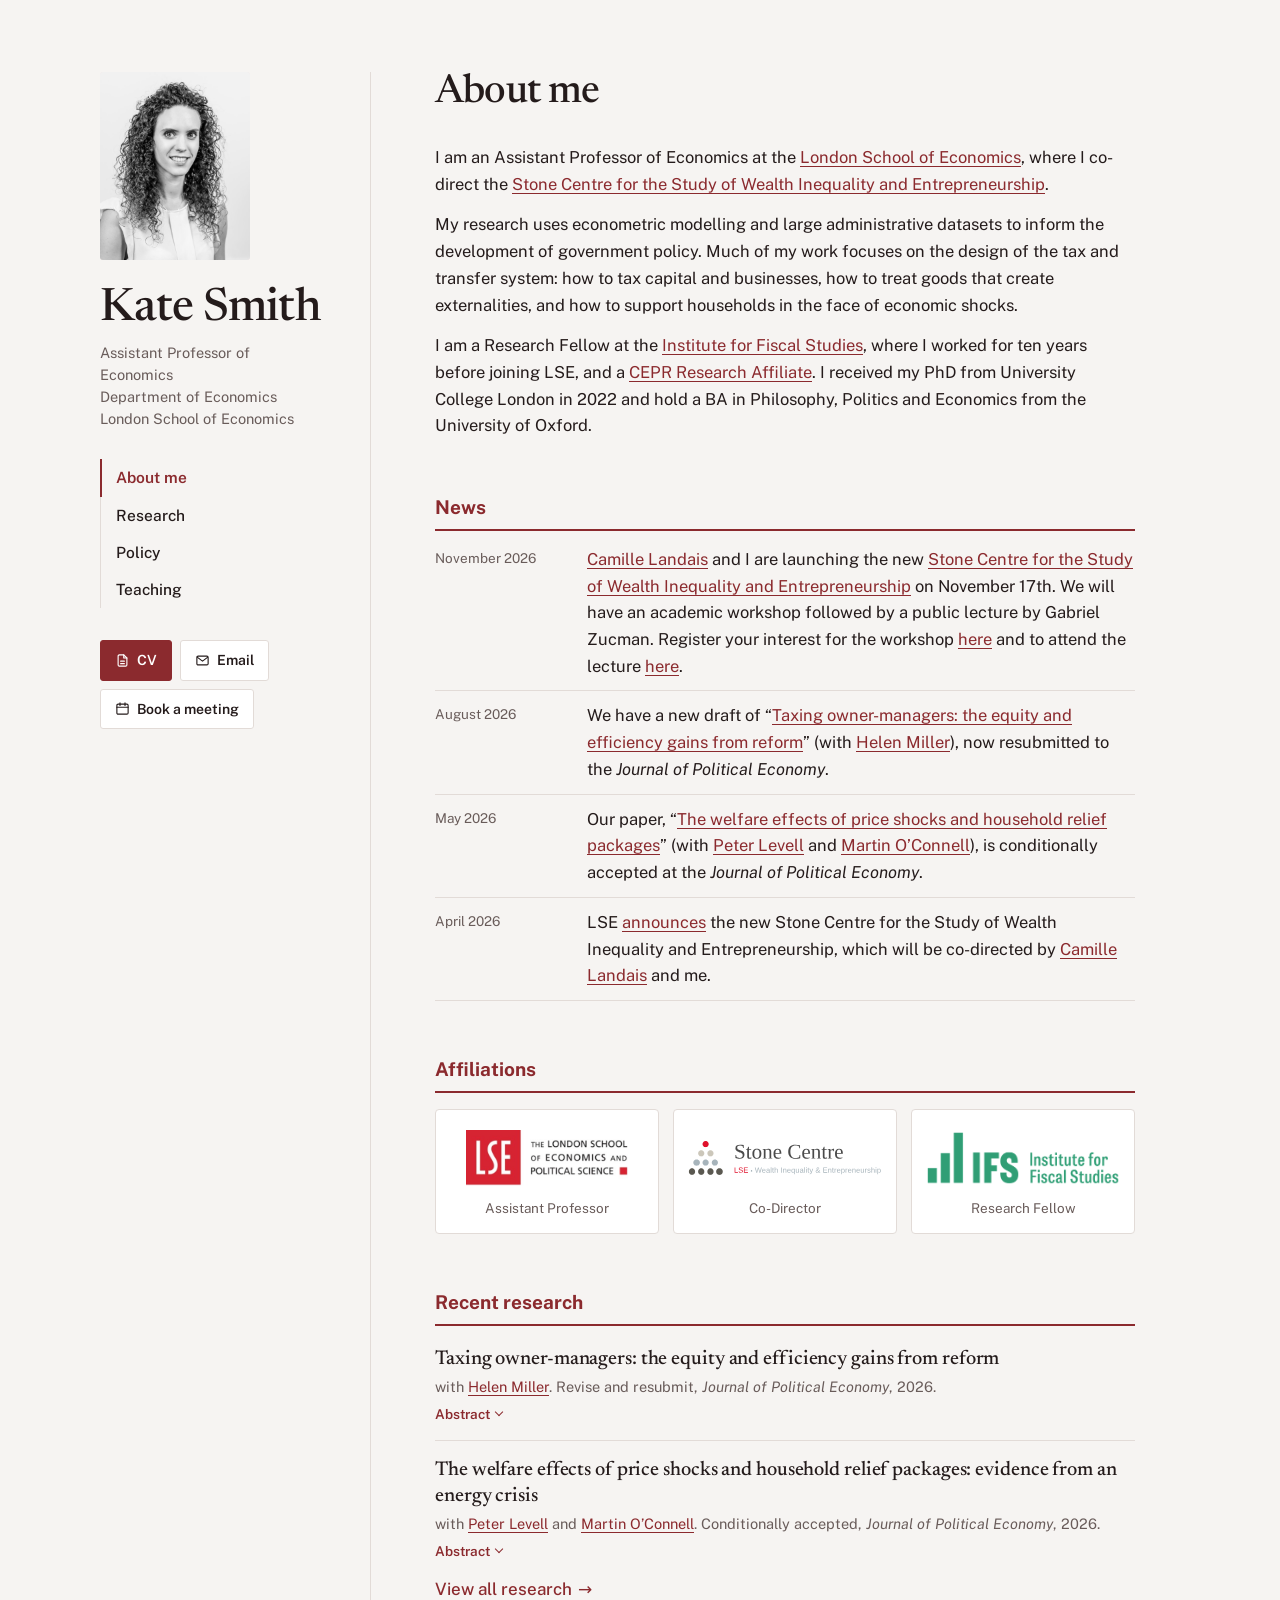
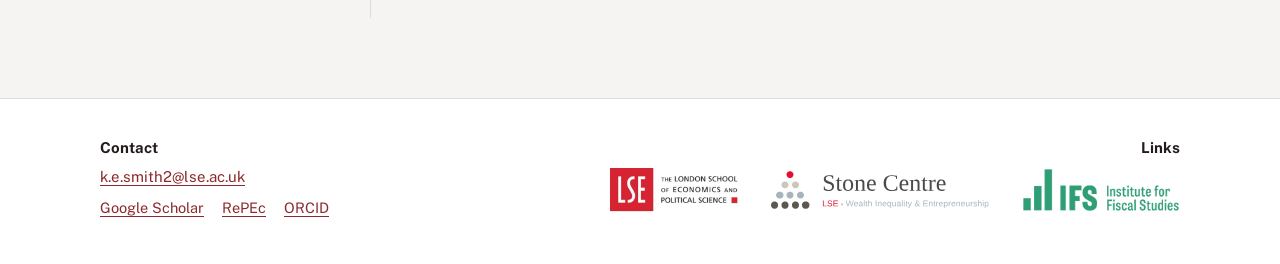
==== index.html @ f7a87a7f "Add files via upload" ====
<!DOCTYPE html>
<html lang="en-GB" class="vA"><head>
<meta charset="utf-8">

<meta name="viewport" content="width=device-width, initial-scale=1, viewport-fit=cover">
<title>Kate Smith</title>
<meta name="description" content="Kate Smith is an Assistant Professor of Economics at the London School of Economics, co-director of the Stone Centre, and a Research Fellow at the Institute for Fiscal Studies.">
<meta name="theme-color" content="#F6F4F2">
<link rel="canonical" href="https://katesmith.me/">
<link rel="icon" href="favicon.svg" type="image/svg+xml">
<meta property="og:type" content="website">
<meta property="og:site_name" content="Kate Smith">
<meta property="og:title" content="Kate Smith">
<meta property="og:description" content="Kate Smith is an Assistant Professor of Economics at the London School of Economics, co-director of the Stone Centre, and a Research Fellow at the Institute for Fiscal Studies.">
<meta property="og:url" content="https://katesmith.me/">
<meta property="og:image" content="https://katesmith.me/wp-content/uploads/2013/09/ifsp_024.jpg">
<meta name="twitter:card" content="summary">
<link rel="stylesheet" href="assets/site.css">
<link rel="preconnect" href="https://fonts.googleapis.com">
<link rel="preconnect" href="https://fonts.gstatic.com" crossorigin="">
<link href="https://fonts.googleapis.com/css2?family=Newsreader:ital,opsz,wght@0,6..72,400;0,6..72,500;1,6..72,400&amp;family=Public+Sans:ital,wght@0,400;0,500;0,600;0,700;1,400&amp;display=swap" rel="stylesheet">

</head>
<body>

<div id="app"><div class="va page-home">
  <aside class="va-side">
    <img class="va-portrait" src="wp-content/uploads/2013/09/ifsp_024.jpg" alt="Kate Smith">
    <p class="va-name"><a href="./">Kate Smith</a></p>
    <p class="va-role">Assistant Professor of Economics<br>Department of Economics<br>London School of Economics</p>
    <nav class="va-nav" aria-label="Site">
      <a href="./" data-page="home" aria-current="page">About me</a><a href="research/" data-page="research">Research</a><a href="policy/" data-page="policy">Policy</a><a href="teaching/" data-page="teaching">Teaching</a>
    </nav>
    <div class="va-actions">
      <a class="va-btn primary" href="https://www.dropbox.com/scl/fi/2sx51ne8oxvomlgno3qdt/CV_KSmith.pdf?rlkey=33ikx7h8c22lcuieb03z72zxr&amp;st=sshk4lo8&amp;dl=0" target="_blank" rel="noopener"><svg viewBox="0 0 24 24" aria-hidden="true"><path d="M14 3H7a2 2 0 0 0-2 2v14a2 2 0 0 0 2 2h10a2 2 0 0 0 2-2V8z"></path><path d="M14 3v5h5M9 13h6M9 17h6"></path></svg>CV</a>
      <a class="va-btn" href="mailto:k.e.smith2@lse.ac.uk"><svg viewBox="0 0 24 24" aria-hidden="true"><rect x="3" y="5" width="18" height="14" rx="2"></rect><path d="m4 7 8 6 8-6"></path></svg>Email</a>
      <a class="va-btn" href="https://calendly.com/katesmith_meetings" target="_blank" rel="noopener"><svg viewBox="0 0 24 24" aria-hidden="true"><rect x="3" y="5" width="18" height="16" rx="2"></rect><path d="M3 10h18M8 3v4M16 3v4"></path></svg>Book a meeting</a>
    </div>
  </aside>
  <main class="va-main" id="main"><h1 class="va-ptitle">About me</h1>
    <section><p>I am an Assistant Professor of Economics at the <a href="https://www.lse.ac.uk/economics/people/faculty/kate-smith" target="_blank" rel="noopener">London School of Economics</a>, where I co-direct the <a href="https://www.stone-centre-lse.com/" target="_blank" rel="noopener">Stone Centre for the Study of Wealth Inequality and Entrepreneurship</a>.</p><p>My research uses econometric modelling and large administrative datasets to inform the development of government policy. Much of my work focuses on the design of the tax and transfer system: how to tax capital and businesses, how to treat goods that create externalities, and how to support households in the face of economic shocks.</p><p>I am a Research Fellow at the <a href="https://ifs.org.uk/people/kate-smith" target="_blank" rel="noopener">Institute for Fiscal Studies</a>, where I worked for ten years before joining LSE, and a <a href="https://cepr.org/about/people/kate-smith" target="_blank" rel="noopener">CEPR Research Affiliate</a>. I received my PhD from University College London in 2022 and hold a BA in Philosophy, Politics and Economics from the University of Oxford.</p></section>
    <section><h2>News</h2><ul class="va-news"><li><span class="d">November 2026</span><span><a href="https://www.camillelandais.com/" target="_blank" rel="noopener">Camille Landais</a> and I are launching the new <a href="https://www.stone-centre-lse.com/" target="_blank" rel="noopener">Stone Centre for the Study of Wealth Inequality and Entrepreneurship</a> on November 17th. We will have an academic workshop followed by a public lecture by Gabriel Zucman. Register your interest for the workshop <a href="https://forms.cloud.microsoft/pages/responsepage.aspx?id=_epnVXfnpUKRu5RA_UO4kzwd2AAm4IVBlGo14iNeoltUNURGQ0VZUEQzVDc4T1RYUkQ2R1ZJTkpFUi4u&amp;route=shorturl" target="_blank" rel="noopener">here</a> and to attend the lecture <a href="https://forms.cloud.microsoft/pages/responsepage.aspx?id=_epnVXfnpUKRu5RA_UO4kzwd2AAm4IVBlGo14iNeoltUQlBORzBYNFRVQkpURzlJSDE0MlJOSDRISy4u&amp;route=shorturl" target="_blank" rel="noopener">here</a>.</span></li><li><span class="d">August 2026</span><span>We have a new draft of “<a href="wp-content/uploads/2026/08/smithmiller2026.pdf" target="_blank" rel="noopener">Taxing owner-managers: the equity and efficiency gains from reform</a>” (with <a href="https://ifs.org.uk/people/helen-miller" target="_blank" rel="noopener">Helen Miller</a>), now resubmitted to the <i>Journal of Political Economy</i>.</span></li><li><span class="d">May 2026</span><span>Our paper, “<a href="https://ifs.org.uk/sites/default/files/2025-11/WP202555-The-welfare-effects-of-price-shocks-and-household-relief-packages-evidence-from-an-energy-crisis.pdf" target="_blank" rel="noopener">The welfare effects of price shocks and household relief packages</a>” (with <a href="https://sites.google.com/view/peter-levell/home" target="_blank" rel="noopener">Peter Levell</a> and <a href="https://sites.google.com/site/drmartinoconnell/home" target="_blank" rel="noopener">Martin O’Connell</a>), is conditionally accepted at the <i>Journal of Political Economy</i>.</span></li><li><span class="d">April 2026</span><span>LSE <a href="https://www.lse.ac.uk/news/latest-news-from-lse/lse-announces-stone-centre-for-study-of-wealth-inequality" target="_blank" rel="noopener">announces</a> the new Stone Centre for the Study of Wealth Inequality and Entrepreneurship, which will be co-directed by <a href="https://www.camillelandais.com/" target="_blank" rel="noopener">Camille Landais</a> and me.</span></li></ul></section>
    <section><h2>Affiliations</h2><ul class="va-affil"><li><a href="https://www.lse.ac.uk/economics" aria-label="London School of Economics (Assistant Professor)" target="_blank" rel="noopener"><span class="logo"><img src="logos/lse.jpg" alt="London School of Economics"></span><span class="r">Assistant Professor</span></a></li><li><a href="https://www.stone-centre-lse.com/" aria-label="Stone Centre at LSE (Co-Director)" target="_blank" rel="noopener"><span class="logo"><img src="logos/stone-centre.svg" alt="Stone Centre at LSE"></span><span class="r">Co-Director</span></a></li><li><a href="https://ifs.org.uk/people/kate-smith" aria-label="Institute for Fiscal Studies (Research Fellow)" target="_blank" rel="noopener"><span class="logo"><img src="logos/ifs.png" alt="Institute for Fiscal Studies"></span><span class="r">Research Fellow</span></a></li></ul></section>
    <section class="va-recent"><h2>Recent research</h2><article class="paper" data-tags="taxation inequality firms">
      <h4 class="p-title"><a href="wp-content/uploads/2026/08/smithmiller2026.pdf" target="_blank" rel="noopener">Taxing owner-managers: the equity and efficiency gains from reform</a></h4>
      <p class="p-meta">with <a href="https://ifs.org.uk/people/helen-miller" target="_blank" rel="noopener">Helen Miller</a>. Revise and resubmit, <i>Journal of Political Economy</i>, 2026.</p>
      
      
      <div class="p-actions"><button type="button" class="p-act" aria-expanded="false" aria-controls="p0-abs">Abstract<span class="chev" aria-hidden="true"></span></button></div>
      <div class="p-panel" id="p0-abs" hidden=""><p>We develop a dynamic model of business owner-managership to study the equity and efficiency effects of capital tax reforms. We model owner-managers’ choices in a rich tax environment, allowing for both real and shifting responses to tax. Increasing all capital tax rates by the same amount raises revenue progressively but comes at an efficiency cost. However, this ignores tax rate differentials and holds the tax base fixed—we show that relaxing these assumptions reveals the existence of implementable reforms that boost equity and efficiency. First, reducing the differentials between the tax rates on different types of capital return lowers income shifting and the associated distortions to the intertemporal allocation of resources. Second, further efficiency gains are achieved by reforming the tax base, which allows the policymaker to raise revenue from taxing inframarginal investments, while not discouraging marginal investments.</p></div>
  </article><article class="paper" data-tags="prices consumption inequality">
      <h4 class="p-title"><a href="https://ifs.org.uk/sites/default/files/2025-11/WP202555-The-welfare-effects-of-price-shocks-and-household-relief-packages-evidence-from-an-energy-crisis.pdf" target="_blank" rel="noopener">The welfare effects of price shocks and household relief packages: evidence from an energy crisis</a></h4>
      <p class="p-meta">with <a href="https://sites.google.com/view/peter-levell/home" target="_blank" rel="noopener">Peter Levell</a> and <a href="https://sites.google.com/site/drmartinoconnell/home" target="_blank" rel="noopener">Martin O’Connell</a>. Conditionally accepted, <i>Journal of Political Economy</i>, 2026.</p>
      
      
      <div class="p-actions"><button type="button" class="p-act" aria-expanded="false" aria-controls="p1-abs">Abstract<span class="chev" aria-hidden="true"></span></button></div>
      <div class="p-panel" id="p1-abs" hidden=""><p>Aggregate price shocks can lead to significant inequality in losses both across and within income groups. This creates a trade-off between supporting households through subsidies, which target those most affected but introduce inefficiencies, and transfers, which are less distortionary but harder to target precisely. We develop a framework to quantify this trade-off, using rich panel data on energy spending and income, alongside price and policy variation from the 2022-23 European Energy Crisis. We show that, in the absence of policy intervention, average household welfare losses would have been equivalent to 6% of income, with some households facing much larger losses. A combination of an energy price subsidy and universal transfers reduced both the mean and dispersion of household losses but incurred efficiency costs equivalent to 12% of the total funds spent on the relief package. Under a range of social preferences, better targeted transfers would have reduced the optimal subsidy rate, though not eliminated it entirely.</p></div>
  </article>
      <p class="va-more"><a class="va-btn-outline" href="research/">View all research <span class="arr" aria-hidden="true">→</span></a></p></section></main>
</div>
<footer class="foot"><div class="foot-in">
  <div class="foot-contact">
    <h2 class="foot-h">Contact</h2>
    <p><a href="mailto:k.e.smith2@lse.ac.uk">k.e.smith2@lse.ac.uk</a></p>
    <ul class="foot-profiles"><li><a href="https://scholar.google.com/citations?user=Jk-JDFUAAAAJ&amp;hl=en" target="_blank" rel="noopener">Google Scholar</a></li><li><a href="https://ideas.repec.org/e/psm177.html" target="_blank" rel="noopener">RePEc</a></li><li><a href="https://orcid.org/0000-0003-3229-0439" target="_blank" rel="noopener">ORCID</a></li></ul>
  </div>
  <div class="foot-links">
    <h2 class="foot-h">Links</h2>
    <ul class="foot-logos"><li><a href="https://www.lse.ac.uk/economics" aria-label="London School of Economics" target="_blank" rel="noopener"><img src="logos/lse.jpg" alt="London School of Economics"></a></li><li><a href="https://www.stone-centre-lse.com/" aria-label="Stone Centre at LSE" target="_blank" rel="noopener"><img src="logos/stone-centre.svg" alt="Stone Centre at LSE"></a></li><li><a href="https://ifs.org.uk/people/kate-smith" aria-label="Institute for Fiscal Studies" target="_blank" rel="noopener"><img src="logos/ifs.png" alt="Institute for Fiscal Studies"></a></li></ul>
  </div>
</div></footer></div>






<script src="assets/site.js" defer></script>
</body></html>
---- assets/site.css ----
:root{
  --bg:#F6F4F2; --panel:#FFFFFF; --ink:#241B1B; --muted:#695C5A; --rule:#E2DBD7; --accent:#8B2A2E; --link:#8B2A2E; --soft:#F1E3E2; --on:#FFFFFF;
  --f-head:"Newsreader",Georgia,serif; --f-body:"Public Sans",system-ui,sans-serif; --f-ui:"Public Sans",system-ui,sans-serif;
  --hw:500; --tw:500; --hs:1; --bs:16.5px; --blh:1.62;
  box-sizing:border-box;padding-top:env(safe-area-inset-top,0px);padding-bottom:env(safe-area-inset-bottom,0px);background:var(--bg)
}
html{scroll-padding-top:env(safe-area-inset-top,0px)}
*,*::before,*::after{box-sizing:inherit}
body{margin:0;background:var(--bg);color:var(--ink);-webkit-font-smoothing:antialiased;text-rendering:optimizeLegibility}
img,svg{max-width:100%}
[hidden]{display:none!important}
ul{padding:0;margin:0;list-style:none}
details>summary{list-style:none;cursor:pointer}
details>summary::-webkit-details-marker{display:none}
.p-gutter{display:none}

/* ---------- Layout: centred column with sidebar ---------- */
.va{max-width:1160px;margin:0 auto;display:grid;grid-template-columns:270px minmax(0,1fr);padding:72px 40px 80px;font-family:var(--f-body);font-size:var(--bs);line-height:var(--blh);color:var(--ink)}
.va a{color:var(--link);text-decoration-thickness:1px;text-underline-offset:3px}
.va a:hover{text-decoration-thickness:2px}
.va :focus-visible{outline:2px solid var(--accent);outline-offset:2px;border-radius:2px}
.va-side{align-self:start;padding-right:48px;font-family:var(--f-ui)}
@media (min-width:901px) and (min-height:860px){.va-side{position:sticky;top:calc(56px + env(safe-area-inset-top,0px))}}
.va-portrait{width:150px;aspect-ratio:4/5;border-radius:3px;background:var(--soft);display:block;object-fit:cover;object-position:center top;margin-bottom:26px}
.va-name{font-family:var(--f-head);font-weight:var(--hw);font-size:calc(46px * var(--hs));line-height:1.02;letter-spacing:-.015em;margin:0 0 10px}
.va-name a{color:var(--ink)!important;text-decoration:none!important}
.va-role{margin:0 0 30px;color:var(--muted);font-size:14.5px;line-height:1.5}
.va-nav{display:flex;flex-direction:column;margin-bottom:32px;border-left:1px solid var(--rule)}
.va-nav a{color:var(--ink);text-decoration:none;padding:6px 0 6px 14px;margin-left:-1px;border-left:2px solid transparent;font-weight:500;font-size:15.5px}
.va-nav a:hover{color:var(--link)}
.va-nav a[aria-current="page"]{color:var(--accent);border-left-color:var(--accent);font-weight:600}
.va-actions{display:flex;flex-wrap:wrap;gap:8px;margin-bottom:28px}
.va-btn{display:inline-flex;align-items:center;gap:7px;font-size:14px;font-weight:600;padding:8px 14px;border-radius:3px;border:1px solid var(--rule);color:var(--ink)!important;text-decoration:none!important;background:var(--panel)}
.va-btn.primary{background:var(--accent);border-color:var(--accent);color:var(--on)!important}
.va-btn:hover{border-color:var(--accent)}
.va-btn svg{width:15px;height:15px;flex:none;fill:none;stroke:currentColor;stroke-width:1.8;stroke-linecap:round;stroke-linejoin:round}
.va-profiles{font-size:14px;color:var(--muted)}
.va-profiles ul{display:flex;flex-wrap:wrap;gap:4px 14px}
.va-main{min-width:0;padding-left:64px;border-left:1px solid var(--rule)}
.va-main>*{max-width:700px}
.va .va-main:focus,.va .va-main:focus-visible{outline:none}
.va-ptitle{font-family:var(--f-head);font-weight:var(--hw);font-size:calc(40px * var(--hs));line-height:1.05;letter-spacing:-.02em;margin:0 0 30px}
.va-main section+section{margin-top:56px}
.va-main h2,.va-main h3{font-family:var(--f-ui);font-weight:700;font-size:19px;line-height:1.3;letter-spacing:0;color:var(--accent);margin:0 0 4px;padding-bottom:9px;border-bottom:2px solid var(--accent)}
.va-main h3{margin:48px 0 0}
.va-topics+.va-papers>.rgroup:first-child>h3{margin-top:36px}
.va-recent .paper:last-of-type{border-bottom:0}
.va-main p{margin:0 0 14px}
.va-lead{font-family:var(--f-head);font-size:calc(22px * var(--hs));line-height:1.45}
.va-news li{display:grid;grid-template-columns:8.5rem 1fr;gap:16px;padding:11px 0;border-bottom:1px solid var(--rule)}
.va-news .d{font-family:var(--f-ui);color:var(--muted);font-size:13.5px;padding-top:2px}
.va-more{margin-top:28px}
.va-btn-outline{display:inline-flex;align-items:center;gap:6px;font-family:var(--f-ui);font-size:17px;font-weight:500;color:var(--accent)!important;text-decoration:none!important}
.va-btn-outline:hover{text-decoration:underline!important;text-underline-offset:4px}
.va-btn-outline .arr{transition:transform .15s}
.va-btn-outline:hover .arr{transform:translateX(3px)}
@media (prefers-reduced-motion: reduce){.va-btn-outline .arr{transition:none}}
.va-affil{display:grid;grid-template-columns:repeat(3,minmax(0,1fr));gap:14px;margin-top:16px}
.va-affil a{display:flex;flex-direction:column;align-items:center;justify-content:space-between;gap:12px;height:100%;padding:20px 14px 14px;background:var(--panel);border:1px solid var(--rule);border-radius:4px;text-decoration:none!important;text-align:center}
.va-affil a:hover{border-color:var(--accent)}
.va-affil .logo{height:56px;display:flex;align-items:center;justify-content:center;width:100%}
.va-affil img{max-height:56px;max-width:100%;object-fit:contain}
.va-affil .aff-text{font-family:var(--f-head);font-size:19px;line-height:1.2;color:var(--ink)}
.va-affil .r{font-family:var(--f-ui);color:var(--muted);font-size:13.5px}
.va-topics{display:flex;align-items:flex-start;gap:14px;margin:0 0 6px}
.va-topics-label{font-family:var(--f-ui);font-size:14px;font-weight:600;color:var(--muted);padding-top:7px;flex:none}
@media (max-width:560px){.va-affil{grid-template-columns:1fr}.va-topics{flex-direction:column;gap:8px}.va-topics-label{padding-top:0}}
.va-chips{display:flex;flex-wrap:wrap;gap:8px}
.va-chips button{font:500 14px/1 var(--f-ui);padding:8px 13px;border-radius:999px;border:1px solid var(--rule);background:var(--panel);color:var(--ink);cursor:pointer}
.va-chips button:hover{border-color:var(--accent)}
.va-chips button[aria-pressed="true"]{background:var(--accent);border-color:var(--accent);color:var(--on)}
.va-chips button .n{opacity:.7;margin-left:5px}
.va .paper{padding:16px 0;border-bottom:1px solid var(--rule)}
.va .p-title{font-family:var(--f-head);font-weight:var(--tw);font-size:calc(20px * var(--hs));line-height:1.3;letter-spacing:-.005em;margin:0 0 4px}
.va .p-title a{color:var(--ink);text-decoration:none}
.va .p-title a:hover{color:var(--link);text-decoration:underline}
.va .p-note{font-style:italic}
.va .lede{color:var(--muted)}
.va .p-meta,.va .p-note{font-family:var(--f-ui);font-size:14.5px;line-height:1.5;color:var(--muted);margin:0}
.va .p-note{margin-top:2px}
.va .p-actions{display:flex;flex-wrap:wrap;gap:4px 20px;margin-top:7px}
.va .p-act{display:inline-flex;align-items:center;gap:6px;font:600 13.5px/1.4 var(--f-ui);color:var(--link)!important;background:none;border:0;border-radius:0;padding:0;text-decoration:none!important;cursor:pointer}
.va .p-act:hover{text-decoration:underline!important;text-underline-offset:3px}
.va .p-act .chev{width:6px;height:6px;border-right:1.5px solid currentColor;border-bottom:1.5px solid currentColor;transform:translateY(-2px) rotate(45deg);transition:transform .15s}
.va .p-act[aria-expanded="true"] .chev{transform:translateY(1px) rotate(-135deg)}
@media (prefers-reduced-motion: reduce){.va .p-act .chev{transition:none}}
.va .p-panel{margin-top:8px;padding-left:16px;border-left:2px solid var(--soft)}
.va .p-panel p{margin:0}
.va .p-press{display:flex;flex-wrap:wrap;gap:4px 20px;font-family:var(--f-ui);font-size:14.5px}
.va .p-desc{margin:5px 0 0;font-size:15.5px;line-height:1.55}
.va .va-quals{margin-top:22px;color:var(--muted);font-size:15px}
.va .pl-meta{font-family:var(--f-ui);color:var(--muted);font-size:14.5px}
.foot{background:var(--panel);border-top:1px solid var(--rule);font-family:var(--f-ui)}
.foot-in{max-width:1160px;margin:0 auto;padding:40px 40px 48px;display:grid;grid-template-columns:1fr auto;gap:32px 48px;align-items:start}
.foot-h{font-size:15px;font-weight:700;color:var(--ink);margin:0 0 12px}
.foot-contact p{margin:0 0 6px;font-size:15px}
.foot-profiles{display:flex;flex-wrap:wrap;gap:4px 18px;margin-top:14px;font-size:14.5px}
.foot a{color:var(--link);text-underline-offset:3px}
.foot :focus-visible{outline:2px solid var(--accent);outline-offset:3px}
.foot-links{text-align:right}
.foot-logos{display:flex;flex-wrap:wrap;justify-content:flex-end;align-items:center;gap:16px 32px}
.foot-logos a{display:flex;align-items:center;height:44px;text-decoration:none}
.foot-logos img{max-height:44px;max-width:220px;object-fit:contain}
.foot-logos .aff-text{font-family:var(--f-head);font-size:18px;color:var(--ink)}
@media (max-width:900px){.foot-in{grid-template-columns:1fr;padding:32px 22px calc(40px + env(safe-area-inset-bottom,0px))}.foot-links{text-align:left}.foot-logos{justify-content:flex-start}}
@media (max-width:900px){
  .va{grid-template-columns:1fr;padding:0 0 56px}
  .va-side{position:static;padding:28px 22px 22px;border-bottom:1px solid var(--rule);display:grid;grid-template-columns:96px 1fr;column-gap:20px}
  .va-portrait{width:96px;grid-row:span 2;margin:0}
  .va-name{align-self:end;font-size:calc(34px * var(--hs))}
  .va-role{margin:0}
  .va-nav,.va-actions,.va-profiles{grid-column:1/-1}
  .va-side{padding-bottom:0}
  .va-actions{order:1;margin:18px 0 0;gap:6px}
  .va-btn{padding:8px 11px;font-size:13.5px;white-space:nowrap}
  .va-btn svg{width:14px;height:14px}
  .va-nav{order:2;flex-direction:row;gap:0 24px;margin:16px 0 -1px;border-left:0;overflow-x:auto;scrollbar-width:none}
  .va-nav a{padding:12px 0 11px;margin:0;border-left:0;border-bottom:2px solid transparent;white-space:nowrap}
  .va-nav a[aria-current="page"]{border-bottom-color:var(--accent)}
  .va-main{padding:32px 22px 0;border-left:0}
  .va-ptitle{font-size:calc(30px * var(--hs))}
  .va-news li{grid-template-columns:1fr;gap:2px}
  .va:not(.page-home) .va-portrait,.va:not(.page-home) .va-actions,.va:not(.page-home) .va-profiles,.va:not(.page-home) .va-role{display:none}
  .va:not(.page-home) .va-side{grid-template-columns:1fr;padding-top:22px}
  .va:not(.page-home) .va-nav{margin-top:8px}
}
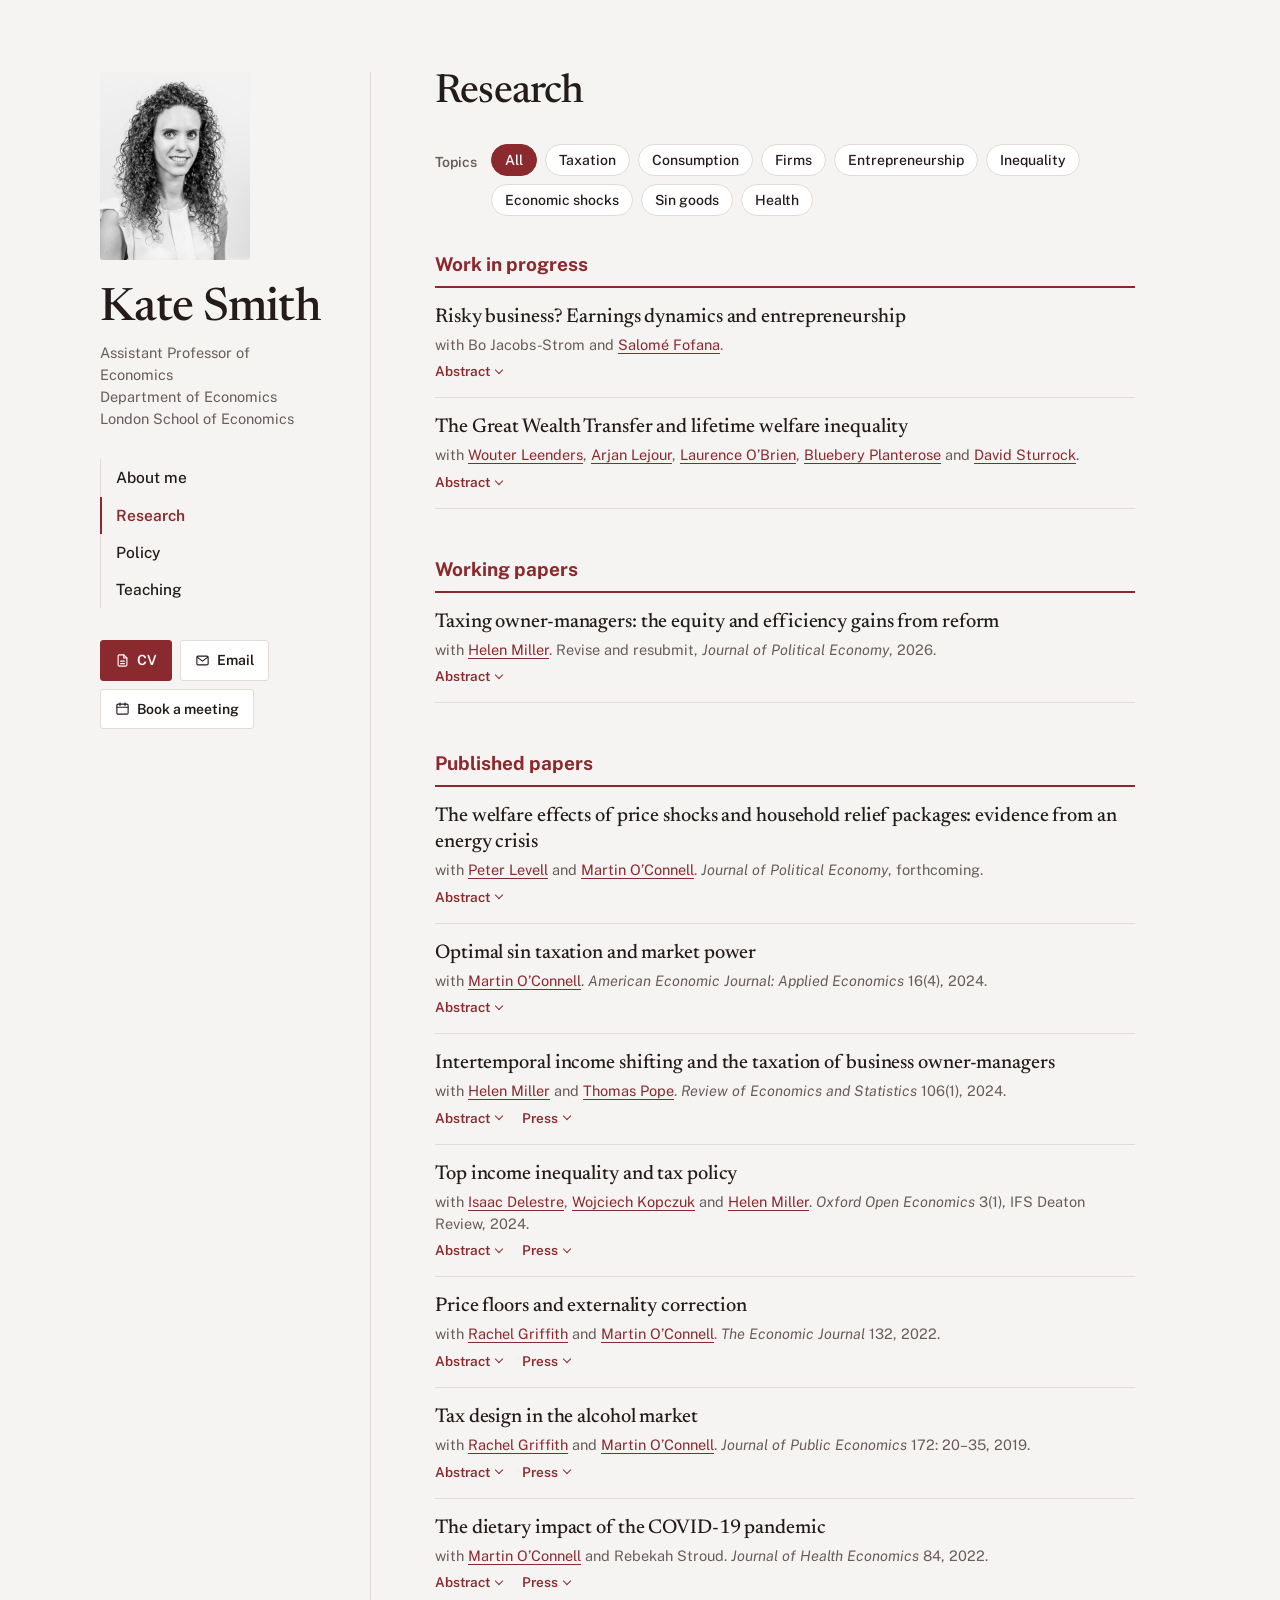
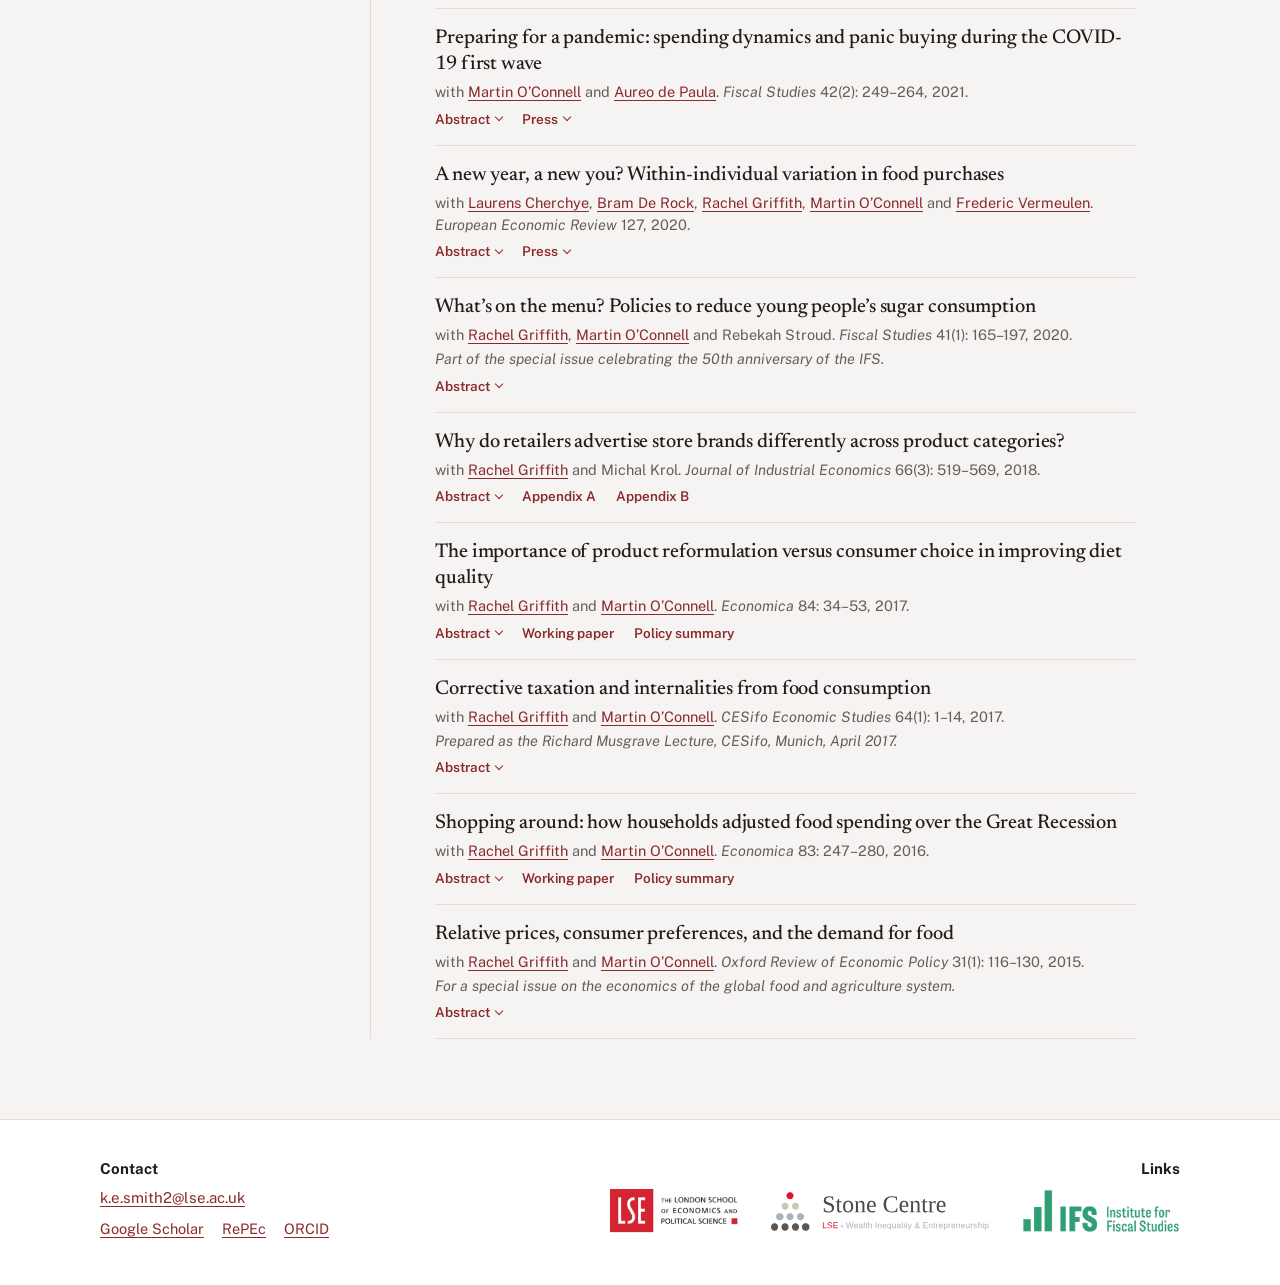
==== commit 4b1cd5ad: "Add files via upload" ====
--- a/index.html
+++ b/index.html
@@ -3,19 +3,19 @@
 <meta charset="utf-8">
 
 <meta name="viewport" content="width=device-width, initial-scale=1, viewport-fit=cover">
-<title>Kate Smith</title>
-<meta name="description" content="Kate Smith is an Assistant Professor of Economics at the London School of Economics, co-director of the Stone Centre, and a Research Fellow at the Institute for Fiscal Studies.">
+<title>Research | Kate Smith</title>
+<meta name="description" content="Research papers by Kate Smith on taxation, consumption, sin goods, economic shocks, inequality, health and firms.">
 <meta name="theme-color" content="#F6F4F2">
-<link rel="canonical" href="https://katesmith.me/">
-<link rel="icon" href="favicon.svg" type="image/svg+xml">
+<link rel="canonical" href="https://katesmith.me/research/">
+<link rel="icon" href="../favicon.svg" type="image/svg+xml">
 <meta property="og:type" content="website">
 <meta property="og:site_name" content="Kate Smith">
-<meta property="og:title" content="Kate Smith">
-<meta property="og:description" content="Kate Smith is an Assistant Professor of Economics at the London School of Economics, co-director of the Stone Centre, and a Research Fellow at the Institute for Fiscal Studies.">
-<meta property="og:url" content="https://katesmith.me/">
+<meta property="og:title" content="Research | Kate Smith">
+<meta property="og:description" content="Research papers by Kate Smith on taxation, consumption, sin goods, economic shocks, inequality, health and firms.">
+<meta property="og:url" content="https://katesmith.me/research/">
 <meta property="og:image" content="https://katesmith.me/wp-content/uploads/2013/09/ifsp_024.jpg">
 <meta name="twitter:card" content="summary">
-<link rel="stylesheet" href="assets/site.css">
+<link rel="stylesheet" href="../assets/site.css">
 <link rel="preconnect" href="https://fonts.googleapis.com">
 <link rel="preconnect" href="https://fonts.gstatic.com" crossorigin="">
 <link href="https://fonts.googleapis.com/css2?family=Newsreader:ital,opsz,wght@0,6..72,400;0,6..72,500;1,6..72,400&amp;family=Public+Sans:ital,wght@0,400;0,500;0,600;0,700;1,400&amp;display=swap" rel="stylesheet">
@@ -23,13 +23,13 @@
 </head>
 <body>
 
-<div id="app"><div class="va page-home">
+<div id="app"><div class="va page-research">
   <aside class="va-side">
-    <img class="va-portrait" src="wp-content/uploads/2013/09/ifsp_024.jpg" alt="Kate Smith">
-    <p class="va-name"><a href="./">Kate Smith</a></p>
+    <img class="va-portrait" src="../wp-content/uploads/2013/09/ifsp_024.jpg" alt="Kate Smith">
+    <p class="va-name"><a href="../">Kate Smith</a></p>
     <p class="va-role">Assistant Professor of Economics<br>Department of Economics<br>London School of Economics</p>
     <nav class="va-nav" aria-label="Site">
-      <a href="./" data-page="home" aria-current="page">About me</a><a href="research/" data-page="research">Research</a><a href="policy/" data-page="policy">Policy</a><a href="teaching/" data-page="teaching">Teaching</a>
+      <a href="../" data-page="home">About me</a><a href="../research/" data-page="research" aria-current="page">Research</a><a href="../policy/" data-page="policy">Policy</a><a href="../teaching/" data-page="teaching">Teaching</a>
     </nav>
     <div class="va-actions">
       <a class="va-btn primary" href="https://www.dropbox.com/scl/fi/2sx51ne8oxvomlgno3qdt/CV_KSmith.pdf?rlkey=33ikx7h8c22lcuieb03z72zxr&amp;st=sshk4lo8&amp;dl=0" target="_blank" rel="noopener"><svg viewBox="0 0 24 24" aria-hidden="true"><path d="M14 3H7a2 2 0 0 0-2 2v14a2 2 0 0 0 2 2h10a2 2 0 0 0 2-2V8z"></path><path d="M14 3v5h5M9 13h6M9 17h6"></path></svg>CV</a>
@@ -37,26 +37,145 @@
       <a class="va-btn" href="https://calendly.com/katesmith_meetings" target="_blank" rel="noopener"><svg viewBox="0 0 24 24" aria-hidden="true"><rect x="3" y="5" width="18" height="16" rx="2"></rect><path d="M3 10h18M8 3v4M16 3v4"></path></svg>Book a meeting</a>
     </div>
   </aside>
-  <main class="va-main" id="main"><h1 class="va-ptitle">About me</h1>
-    <section><p>I am an Assistant Professor of Economics at the <a href="https://www.lse.ac.uk/economics/people/faculty/kate-smith" target="_blank" rel="noopener">London School of Economics</a>, where I co-direct the <a href="https://www.stone-centre-lse.com/" target="_blank" rel="noopener">Stone Centre for the Study of Wealth Inequality and Entrepreneurship</a>.</p><p>My research uses econometric modelling and large administrative datasets to inform the development of government policy. Much of my work focuses on the design of the tax and transfer system: how to tax capital and businesses, how to treat goods that create externalities, and how to support households in the face of economic shocks.</p><p>I am a Research Fellow at the <a href="https://ifs.org.uk/people/kate-smith" target="_blank" rel="noopener">Institute for Fiscal Studies</a>, where I worked for ten years before joining LSE, and a <a href="https://cepr.org/about/people/kate-smith" target="_blank" rel="noopener">CEPR Research Affiliate</a>. I received my PhD from University College London in 2022 and hold a BA in Philosophy, Politics and Economics from the University of Oxford.</p></section>
-    <section><h2>News</h2><ul class="va-news"><li><span class="d">November 2026</span><span><a href="https://www.camillelandais.com/" target="_blank" rel="noopener">Camille Landais</a> and I are launching the new <a href="https://www.stone-centre-lse.com/" target="_blank" rel="noopener">Stone Centre for the Study of Wealth Inequality and Entrepreneurship</a> on November 17th. We will have an academic workshop followed by a public lecture by Gabriel Zucman. Register your interest for the workshop <a href="https://forms.cloud.microsoft/pages/responsepage.aspx?id=_epnVXfnpUKRu5RA_UO4kzwd2AAm4IVBlGo14iNeoltUNURGQ0VZUEQzVDc4T1RYUkQ2R1ZJTkpFUi4u&amp;route=shorturl" target="_blank" rel="noopener">here</a> and to attend the lecture <a href="https://forms.cloud.microsoft/pages/responsepage.aspx?id=_epnVXfnpUKRu5RA_UO4kzwd2AAm4IVBlGo14iNeoltUQlBORzBYNFRVQkpURzlJSDE0MlJOSDRISy4u&amp;route=shorturl" target="_blank" rel="noopener">here</a>.</span></li><li><span class="d">August 2026</span><span>We have a new draft of “<a href="wp-content/uploads/2026/08/smithmiller2026.pdf" target="_blank" rel="noopener">Taxing owner-managers: the equity and efficiency gains from reform</a>” (with <a href="https://ifs.org.uk/people/helen-miller" target="_blank" rel="noopener">Helen Miller</a>), now resubmitted to the <i>Journal of Political Economy</i>.</span></li><li><span class="d">May 2026</span><span>Our paper, “<a href="https://ifs.org.uk/sites/default/files/2025-11/WP202555-The-welfare-effects-of-price-shocks-and-household-relief-packages-evidence-from-an-energy-crisis.pdf" target="_blank" rel="noopener">The welfare effects of price shocks and household relief packages</a>” (with <a href="https://sites.google.com/view/peter-levell/home" target="_blank" rel="noopener">Peter Levell</a> and <a href="https://sites.google.com/site/drmartinoconnell/home" target="_blank" rel="noopener">Martin O’Connell</a>), is conditionally accepted at the <i>Journal of Political Economy</i>.</span></li><li><span class="d">April 2026</span><span>LSE <a href="https://www.lse.ac.uk/news/latest-news-from-lse/lse-announces-stone-centre-for-study-of-wealth-inequality" target="_blank" rel="noopener">announces</a> the new Stone Centre for the Study of Wealth Inequality and Entrepreneurship, which will be co-directed by <a href="https://www.camillelandais.com/" target="_blank" rel="noopener">Camille Landais</a> and me.</span></li></ul></section>
-    <section><h2>Affiliations</h2><ul class="va-affil"><li><a href="https://www.lse.ac.uk/economics" aria-label="London School of Economics (Assistant Professor)" target="_blank" rel="noopener"><span class="logo"><img src="logos/lse.jpg" alt="London School of Economics"></span><span class="r">Assistant Professor</span></a></li><li><a href="https://www.stone-centre-lse.com/" aria-label="Stone Centre at LSE (Co-Director)" target="_blank" rel="noopener"><span class="logo"><img src="logos/stone-centre.svg" alt="Stone Centre at LSE"></span><span class="r">Co-Director</span></a></li><li><a href="https://ifs.org.uk/people/kate-smith" aria-label="Institute for Fiscal Studies (Research Fellow)" target="_blank" rel="noopener"><span class="logo"><img src="logos/ifs.png" alt="Institute for Fiscal Studies"></span><span class="r">Research Fellow</span></a></li></ul></section>
-    <section class="va-recent"><h2>Recent research</h2><article class="paper" data-tags="taxation inequality firms">
-      <h4 class="p-title"><a href="wp-content/uploads/2026/08/smithmiller2026.pdf" target="_blank" rel="noopener">Taxing owner-managers: the equity and efficiency gains from reform</a></h4>
+  <main class="va-main" id="main"><h1 class="va-ptitle">Research</h1>
+      <div class="va-topics"><span class="va-topics-label" id="topics-label">Topics</span><div class="va-chips" role="group" aria-labelledby="topics-label"><button type="button" data-tag="all" aria-pressed="true">All</button><button type="button" data-tag="taxation" aria-pressed="false">Taxation</button><button type="button" data-tag="consumption" aria-pressed="false">Consumption</button><button type="button" data-tag="firms" aria-pressed="false">Firms</button><button type="button" data-tag="entrepreneurship" aria-pressed="false">Entrepreneurship</button><button type="button" data-tag="inequality" aria-pressed="false">Inequality</button><button type="button" data-tag="prices" aria-pressed="false">Economic shocks</button><button type="button" data-tag="sin" aria-pressed="false">Sin goods</button><button type="button" data-tag="health" aria-pressed="false">Health</button></div></div>
+      <div class="va-papers"><div class="rgroup" data-group="wip">
+    <h3>Work in progress</h3>
+    <article class="paper" data-tags="taxation firms entrepreneurship">
+      <h4 class="p-title">Risky business? Earnings dynamics and entrepreneurship</h4>
+      <p class="p-meta">with Bo Jacobs-Strom and <a href="https://www.salomefofana.com/" target="_blank" rel="noopener">Salomé Fofana</a>.</p>
+      
+      
+      <div class="p-actions"><button type="button" class="p-act" aria-expanded="false" aria-controls="p16-abs">Abstract<span class="chev" aria-hidden="true"></span></button></div>
+      <div class="p-panel" id="p16-abs" hidden=""><p>To what extent do the risks of starting and running a business deter entrepreneurial activity? Individuals face a variety of risks when starting a business - a key one is the difference in earnings relative to staying in salaried employment. Starting a business may offer a higher probability of faster earnings growth, but can also increase the probability of very low earnings realizations. We provide novel evidence on the earnings dynamics of business owners compared with employees using rich administrative data from the UK. We complement these findings by implementing a new survey to elicit the risk preferences and constraints faced by potential and current business owners. Informed by these findings we develop and estimate a model of occupational choice to quantify the extent to which earning risk discourages entrepreneurship and study the different ways policy can alleviate these risks.</p></div>
+  </article><article class="paper" data-tags="taxation inequality">
+      <h4 class="p-title">The Great Wealth Transfer and lifetime welfare inequality</h4>
+      <p class="p-meta">with <a href="https://wouterleenders.eu/" target="_blank" rel="noopener">Wouter Leenders</a>, <a href="https://www.tilburguniversity.edu/staff/a-m-lejour" target="_blank" rel="noopener">Arjan Lejour</a>, <a href="https://sites.google.com/view/laurenceobrien" target="_blank" rel="noopener">Laurence O’Brien</a>, <a href="https://bluebery-planterose.com/" target="_blank" rel="noopener">Bluebery Planterose</a> and <a href="https://sites.google.com/site/davidjsturrock/home" target="_blank" rel="noopener">David Sturrock</a>.</p>
+      
+      
+      <div class="p-actions"><button type="button" class="p-act" aria-expanded="false" aria-controls="p17-abs">Abstract<span class="chev" aria-hidden="true"></span></button></div>
+      <div class="p-panel" id="p17-abs" hidden=""><p>Inheritance and gift flows are increasingly important in many countries, a trend likely to continue as baby boomers bequeath their wealth in the “Great Wealth Transfer.” We provide new evidence on the long-term distributional effects of intergenerational wealth transfers using rich administrative data from the Netherlands and an empirical strategy that exploits randomness in the timing of parental and grandparental deaths. We first estimate how transfer receipt affects outcomes in the short to medium-run, describing heterogeneity across ages, transfer size, and economic circumstances. Informed by this evidence, we estimate a structural lifecycle model that allows us to trace out impacts across individuals’ entire lifetimes and decompose the channels through which inheritances affect welfare.</p></div>
+  </article>
+  </div>
+<div class="rgroup" data-group="wp">
+    <h3>Working papers</h3>
+    <article class="paper" data-tags="taxation inequality firms entrepreneurship">
+      <h4 class="p-title"><a href="../wp-content/uploads/2026/08/smithmiller2026.pdf" target="_blank" rel="noopener">Taxing owner-managers: the equity and efficiency gains from reform</a></h4>
       <p class="p-meta">with <a href="https://ifs.org.uk/people/helen-miller" target="_blank" rel="noopener">Helen Miller</a>. Revise and resubmit, <i>Journal of Political Economy</i>, 2026.</p>
       
       
       <div class="p-actions"><button type="button" class="p-act" aria-expanded="false" aria-controls="p0-abs">Abstract<span class="chev" aria-hidden="true"></span></button></div>
       <div class="p-panel" id="p0-abs" hidden=""><p>We develop a dynamic model of business owner-managership to study the equity and efficiency effects of capital tax reforms. We model owner-managers’ choices in a rich tax environment, allowing for both real and shifting responses to tax. Increasing all capital tax rates by the same amount raises revenue progressively but comes at an efficiency cost. However, this ignores tax rate differentials and holds the tax base fixed—we show that relaxing these assumptions reveals the existence of implementable reforms that boost equity and efficiency. First, reducing the differentials between the tax rates on different types of capital return lowers income shifting and the associated distortions to the intertemporal allocation of resources. Second, further efficiency gains are achieved by reforming the tax base, which allows the policymaker to raise revenue from taxing inframarginal investments, while not discouraging marginal investments.</p></div>
-  </article><article class="paper" data-tags="prices consumption inequality">
+  </article>
+  </div><div class="rgroup" data-group="pub">
+    <h3>Published papers</h3>
+    <article class="paper" data-tags="prices consumption inequality">
       <h4 class="p-title"><a href="https://ifs.org.uk/sites/default/files/2025-11/WP202555-The-welfare-effects-of-price-shocks-and-household-relief-packages-evidence-from-an-energy-crisis.pdf" target="_blank" rel="noopener">The welfare effects of price shocks and household relief packages: evidence from an energy crisis</a></h4>
-      <p class="p-meta">with <a href="https://sites.google.com/view/peter-levell/home" target="_blank" rel="noopener">Peter Levell</a> and <a href="https://sites.google.com/site/drmartinoconnell/home" target="_blank" rel="noopener">Martin O’Connell</a>. Conditionally accepted, <i>Journal of Political Economy</i>, 2026.</p>
+      <p class="p-meta">with <a href="https://sites.google.com/view/peter-levell/home" target="_blank" rel="noopener">Peter Levell</a> and <a href="https://sites.google.com/site/drmartinoconnell/home" target="_blank" rel="noopener">Martin O’Connell</a>. <i>Journal of Political Economy</i>, forthcoming.</p>
       
       
       <div class="p-actions"><button type="button" class="p-act" aria-expanded="false" aria-controls="p1-abs">Abstract<span class="chev" aria-hidden="true"></span></button></div>
       <div class="p-panel" id="p1-abs" hidden=""><p>Aggregate price shocks can lead to significant inequality in losses both across and within income groups. This creates a trade-off between supporting households through subsidies, which target those most affected but introduce inefficiencies, and transfers, which are less distortionary but harder to target precisely. We develop a framework to quantify this trade-off, using rich panel data on energy spending and income, alongside price and policy variation from the 2022-23 European Energy Crisis. We show that, in the absence of policy intervention, average household welfare losses would have been equivalent to 6% of income, with some households facing much larger losses. A combination of an energy price subsidy and universal transfers reduced both the mean and dispersion of household losses but incurred efficiency costs equivalent to 12% of the total funds spent on the relief package. Under a range of social preferences, better targeted transfers would have reduced the optimal subsidy rate, though not eliminated it entirely.</p></div>
+  </article><article class="paper" data-tags="taxation sin firms">
+      <h4 class="p-title"><a href="https://www.aeaweb.org/articles?id=10.1257/app.20220407" target="_blank" rel="noopener">Optimal sin taxation and market power</a></h4>
+      <p class="p-meta">with <a href="https://sites.google.com/site/drmartinoconnell/home" target="_blank" rel="noopener">Martin O’Connell</a>. <i>American Economic Journal: Applied Economics</i> 16(4), 2024.</p>
+      
+      
+      <div class="p-actions"><button type="button" class="p-act" aria-expanded="false" aria-controls="p2-abs">Abstract<span class="chev" aria-hidden="true"></span></button></div>
+      <div class="p-panel" id="p2-abs" hidden=""><p>We study how market power impacts the efficiency and redistributive properties of sin taxation, with an empirical application to sugar-sweetened beverage taxation. We estimate an equilibrium model of the UK drinks market, which we embed in a tax design framework to solve for optimal sugar-sweetened beverage tax policy. Positive price-cost margins for drinks create inefficiencies that lower the optimal rate compared with a perfectly competitive setting. Since profits mainly accrue to the rich, this is partially mitigated under social preferences for equity. Overall, ignoring market power when setting tax policy leads to welfare gains 40% below those at the optimum.</p></div>
+  </article><article class="paper" data-tags="taxation firms entrepreneurship">
+      <h4 class="p-title"><a href="https://doi.org/10.1162/rest_a_01166" target="_blank" rel="noopener">Intertemporal income shifting and the taxation of business owner-managers</a></h4>
+      <p class="p-meta">with <a href="https://ifs.org.uk/people/helen-miller" target="_blank" rel="noopener">Helen Miller</a> and <a href="https://www.instituteforgovernment.org.uk/person/thomas-pope" target="_blank" rel="noopener">Thomas Pope</a>. <i>Review of Economics and Statistics</i> 106(1), 2024.</p>
+      
+      
+      <div class="p-actions"><button type="button" class="p-act" aria-expanded="false" aria-controls="p3-abs">Abstract<span class="chev" aria-hidden="true"></span></button><button type="button" class="p-act" aria-expanded="false" aria-controls="p3-press">Press<span class="chev" aria-hidden="true"></span></button></div>
+      <div class="p-panel" id="p3-abs" hidden=""><p>We use newly linked tax records to show that the large responses of UK company owner-managers to personal taxes are due to intertemporal income shifting and not to reductions in real business activity. Around half of this shifting is short-term and helps prevent volatile incomes being taxed more heavily under progressive personal taxes. The remainder reflects systemic profit retention over long periods to take advantage of lower tax rates, including preferential treatment of capital gains. We find no evidence that this tax-induced retention increases business investment. It does, however, substantially reduce the tax revenue raised from high income business owners.</p></div><div class="p-panel" id="p3-press" hidden=""><ul class="p-press"><li><a href="https://www.prospectmagazine.co.uk/economics-and-finance/expensive-distortionary-and-inequitable-time-to-sort-out-the-way-we-tax-business-owners" target="_blank" rel="noopener">Prospect</a></li><li><a href="https://www.thetimes.co.uk/article/entrepreneurs-relief-criticised-by-institute-for-fiscal-studies-2k6m8vg7p" target="_blank" rel="noopener">The Times</a></li><li><a href="https://www.theguardian.com/politics/2019/oct/21/entrepreneurs-tax-break-fails-to-boost-investment-says-ifs" target="_blank" rel="noopener">The Guardian</a></li></ul></div>
+  </article><article class="paper" data-tags="taxation inequality">
+      <h4 class="p-title"><a href="https://ifs.org.uk/inequality/top-income-inequality-and-tax-policy/" target="_blank" rel="noopener">Top income inequality and tax policy</a></h4>
+      <p class="p-meta">with <a href="https://ifs.org.uk/people/isaac-delestre" target="_blank" rel="noopener">Isaac Delestre</a>, <a href="https://www.columbia.edu/~wk2110/" target="_blank" rel="noopener">Wojciech Kopczuk</a> and <a href="https://ifs.org.uk/people/helen-miller" target="_blank" rel="noopener">Helen Miller</a>. <i>Oxford Open Economics</i> 3(1), IFS Deaton Review, 2024.</p>
+      
+      
+      <div class="p-actions"><button type="button" class="p-act" aria-expanded="false" aria-controls="p4-abs">Abstract<span class="chev" aria-hidden="true"></span></button><button type="button" class="p-act" aria-expanded="false" aria-controls="p4-press">Press<span class="chev" aria-hidden="true"></span></button></div>
+      <div class="p-panel" id="p4-abs" hidden=""><p>The share of pre-tax income flowing to the top of the UK income distribution increased continually and substantially in the three decades leading up to the financial crisis, but has changed little since 2013. Using microdata sampled from UK tax records, we describe the nature of top incomes in the UK and how they are taxed. We show that wage income is the dominant source of pre-tax income, even for highest-income 0.1% of UK adults. But, ‘active’ business income – derived from self-employment or closely-held incorporated businesses – is considerably more important for the top 1% than for those with lower incomes. High-income wage earners work disproportionately in financial services. The high-income self-employed predominantly work in partnerships in professions such as accountancy and legal services. Overall, UK income taxes are progressive: average tax rates rise with income. Taxes on top incomes have been increased since 2010, with the result that the post-tax share of income flowing to the top has fallen. But average tax rates vary significantly within the top and depend on how income is received. Incomes from business ownership and investment are taxed at lower rates than employment income. We discuss options for reforming the taxation of top incomes.</p></div><div class="p-panel" id="p4-press" hidden=""><ul class="p-press"><li><a href="https://www.ft.com/content/beecf203-a2a5-46fc-be98-abc7a68cf74d" target="_blank" rel="noopener">FT</a></li><li><a href="https://www.theguardian.com/business/2022/apr/07/uks-top-01-earners-have-annual-income-of-over-half-a-million-says-ifs" target="_blank" rel="noopener">The Guardian</a></li><li><a href="https://cepr.org/voxeu/columns/top-income-inequality-and-tax-policy" target="_blank" rel="noopener">VoxEU</a></li></ul></div>
+  </article><article class="paper" data-tags="taxation sin">
+      <h4 class="p-title"><a href="https://academic.oup.com/ej/advance-article/doi/10.1093/ej/ueac011/6517679" target="_blank" rel="noopener">Price floors and externality correction</a></h4>
+      <p class="p-meta">with <a href="https://www.rachelgriffith.org/" target="_blank" rel="noopener">Rachel Griffith</a> and <a href="https://sites.google.com/site/drmartinoconnell/home" target="_blank" rel="noopener">Martin O’Connell</a>. <i>The Economic Journal</i> 132, 2022.</p>
+      
+      
+      <div class="p-actions"><button type="button" class="p-act" aria-expanded="false" aria-controls="p5-abs">Abstract<span class="chev" aria-hidden="true"></span></button><button type="button" class="p-act" aria-expanded="false" aria-controls="p5-press">Press<span class="chev" aria-hidden="true"></span></button></div>
+      <div class="p-panel" id="p5-abs" hidden=""><p>We evaluate the impact of a price floor for alcohol introduced in Scotland in 2018, using a difference-in-differences strategy with England as a control group. We show that the policy led to the largest reductions in alcohol units purchased among the heaviest drinkers — the group who, at the margin, are likely to create the largest externalities from drinking. The price floor is well targeted at heavy drinkers because they buy a much greater fraction of their units from cheap products and switched away from these products strongly, with only limited substitution towards more expensive products. We show that if the marginal external cost of drinking is at least moderately higher for heavy than lighter drinkers, then a price floor outperforms an ethanol tax. However, more flexible tax systems can achieve similar reductions in externalities to the price floor, but avoid the large transfers from public funds to the alcohol industry that arise under the floor.</p></div><div class="p-panel" id="p5-press" hidden=""><ul class="p-press"><li><a href="https://www.thetimes.co.uk/article/alcohol-tax-reform-would-target-heavy-drinkers-fszl7cpgk" target="_blank" rel="noopener">The Times</a></li></ul></div>
+  </article><article class="paper" data-tags="taxation sin">
+      <h4 class="p-title"><a href="https://www.sciencedirect.com/science/article/pii/S0047272718302329" target="_blank" rel="noopener">Tax design in the alcohol market</a></h4>
+      <p class="p-meta">with <a href="https://www.rachelgriffith.org/" target="_blank" rel="noopener">Rachel Griffith</a> and <a href="https://sites.google.com/site/drmartinoconnell/home" target="_blank" rel="noopener">Martin O’Connell</a>. <i>Journal of Public Economics</i> 172: 20–35, 2019.</p>
+      
+      
+      <div class="p-actions"><button type="button" class="p-act" aria-expanded="false" aria-controls="p6-abs">Abstract<span class="chev" aria-hidden="true"></span></button><button type="button" class="p-act" aria-expanded="false" aria-controls="p6-press">Press<span class="chev" aria-hidden="true"></span></button></div>
+      <div class="p-panel" id="p6-abs" hidden=""><p>We study optimal corrective taxation in the alcohol market. Consumption generates negative externalities that are non-linear in the total amount of alcohol consumed. If tastes for products are heterogeneous and correlated with marginal externalities, then varying tax rates on different products can lead to welfare gains. We study this problem in an optimal tax framework and empirically for the UK alcohol market. We find heavy drinkers have systematically different patterns of alcohol demands and that welfare gains from optimally varying rates are higher the more concentrated externalities are amongst heavy drinkers.</p></div><div class="p-panel" id="p6-press" hidden=""><ul class="p-press"><li><a href="http://voxeu.org/article/designing-alcohol-taxes" target="_blank" rel="noopener">VoxEU</a></li></ul></div>
+  </article><article class="paper" data-tags="consumption health prices">
+      <h4 class="p-title"><a href="https://www.sciencedirect.com/science/article/pii/S0167629622000601" target="_blank" rel="noopener">The dietary impact of the COVID-19 pandemic</a></h4>
+      <p class="p-meta">with <a href="https://sites.google.com/site/drmartinoconnell/home" target="_blank" rel="noopener">Martin O’Connell</a> and Rebekah Stroud. <i>Journal of Health Economics</i> 84, 2022.</p>
+      
+      
+      <div class="p-actions"><button type="button" class="p-act" aria-expanded="false" aria-controls="p7-abs">Abstract<span class="chev" aria-hidden="true"></span></button><button type="button" class="p-act" aria-expanded="false" aria-controls="p7-press">Press<span class="chev" aria-hidden="true"></span></button></div>
+      <div class="p-panel" id="p7-abs" hidden=""><p>The COVID-19 pandemic has led to significant changes in where people work, eat and socialise. We use novel data on the food and non-alcoholic drink purchases from stores, takeaways, restaurants and other outlets to quantify the impact of the pandemic on the diets of a large, representative panel of British households. We find that a substantial and persistent increase in calories consumed at home more than offset reductions in calories eaten out. By May 2020 (towards the end of the UK’s first national lockdown), total calories were, on average, 15% above normal levels, and they remained higher than normal for the rest of 2020. All socioeconomic groups increased their calorie purchases, with the largest rises for the highest SES households and the smallest for retired ones. Our findings suggest that the COVID-19 pandemic and the associated changes in people’s lifestyles have exacerbated the challenges of improving population diet and reducing obesity levels.</p></div><div class="p-panel" id="p7-press" hidden=""><ul class="p-press"><li><a href="https://www.bbc.co.uk/news/health-57968651" target="_blank" rel="noopener">BBC</a></li><li><a href="https://news.sky.com/story/covid-19-calorie-intake-rises-in-90-of-households-during-pandemic-and-working-from-home-could-be-a-factor-12345696" target="_blank" rel="noopener">Sky News</a></li><li><a href="https://www.theguardian.com/food/2021/jul/01/british-households-increased-calorie-intake-in-pandemic-study-finds" target="_blank" rel="noopener">The Guardian</a></li><li><a href="https://www.thenational.scot/news/national/19410973.pandemic-leads-significant-increase-calorie-consumption/" target="_blank" rel="noopener">The National</a></li></ul></div>
+  </article><article class="paper" data-tags="consumption prices">
+      <h4 class="p-title"><a href="https://onlinelibrary.wiley.com/doi/10.1111/1475-5890.12271" target="_blank" rel="noopener">Preparing for a pandemic: spending dynamics and panic buying during the COVID-19 first wave</a></h4>
+      <p class="p-meta">with <a href="https://sites.google.com/site/drmartinoconnell/home" target="_blank" rel="noopener">Martin O’Connell</a> and <a href="https://www.homepages.ucl.ac.uk/~uctpand/" target="_blank" rel="noopener">Aureo de Paula</a>. <i>Fiscal Studies</i> 42(2): 249–264, 2021.</p>
+      
+      
+      <div class="p-actions"><button type="button" class="p-act" aria-expanded="false" aria-controls="p8-abs">Abstract<span class="chev" aria-hidden="true"></span></button><button type="button" class="p-act" aria-expanded="false" aria-controls="p8-press">Press<span class="chev" aria-hidden="true"></span></button></div>
+      <div class="p-panel" id="p8-abs" hidden=""><p>We study consumer spending dynamics during the first infection wave of the COVID-19 pandemic using household scanner data covering fast-moving consumer goods in the United Kingdom. We document a large spike in spending for storable products, such as food staples and household supplies, in the days before lockdown. Demand increases were concentrated in 30 of 138 product categories, e.g. soap, soup, canned goods and dried pasta. Households in all socioeconomic groups exhibit unusually high demand pre-lockdown, but there is a clear gradient, with the largest demand spikes for wealthier households. Although stories of people purchasing extreme amounts received a lot of attention, higher aggregate demand was mainly driven by more households than usual choosing to buy storable products, with only small increases in average quantities bought on a given trip. Temporary limits on the number of units per transaction, introduced following the demand spike, are therefore unlikely to lead to the avoidance of stock-outs. Given rapidly increasing case numbers in the ongoing second wave, and the spectre of further national lockdowns, our work provides timely evidence for preparing for a future demand spike.</p></div><div class="p-panel" id="p8-press" hidden=""><ul class="p-press"><li><a href="https://www.thetimes.co.uk/article/supermarket-rationing-did-not-prevent-food-shortages-before-the-lockdown-7wp3jp2sq" target="_blank" rel="noopener">The Times</a></li><li><a href="https://voxeu.org/article/spending-dynamics-and-panic-buying-during-covid-19-first-wave" target="_blank" rel="noopener">VoxEU</a></li><li><a href="https://www.coronavirusandtheeconomy.com/question/does-rationing-essential-goods-help-prevent-panic-buying-and-shortages" target="_blank" rel="noopener">Economics Observatory</a></li></ul></div>
+  </article><article class="paper" data-tags="consumption health">
+      <h4 class="p-title"><a href="https://doi.org/10.1016/j.euroecorev.2020.103478" target="_blank" rel="noopener">A new year, a new you? Within-individual variation in food purchases</a></h4>
+      <p class="p-meta">with <a href="https://sites.google.com/site/laurenscherchye/home" target="_blank" rel="noopener">Laurens Cherchye</a>, <a href="https://sites.google.com/site/bramderock/" target="_blank" rel="noopener">Bram De Rock</a>, <a href="https://www.rachelgriffith.org/" target="_blank" rel="noopener">Rachel Griffith</a>, <a href="https://sites.google.com/site/drmartinoconnell/home" target="_blank" rel="noopener">Martin O’Connell</a> and <a href="https://sites.google.com/site/fmpvermeulen/" target="_blank" rel="noopener">Frederic Vermeulen</a>. <i>European Economic Review</i> 127, 2020.</p>
+      
+      
+      <div class="p-actions"><button type="button" class="p-act" aria-expanded="false" aria-controls="p9-abs">Abstract<span class="chev" aria-hidden="true"></span></button><button type="button" class="p-act" aria-expanded="false" aria-controls="p9-press">Press<span class="chev" aria-hidden="true"></span></button></div>
+      <div class="p-panel" id="p9-abs" hidden=""><p>We document that within-individual variation in food choices is substantial and has potentially important consequences for nutrition, and hence well-being. We develop an approach that allows us to study the determinants of this within-individual variation within an economic framework and allow for across-individual preference heterogeneity. We show that around one-fifth of within-individual fluctuations in diet quality is explained by standard economic variables (prices and budgets), along with advertising and weather. The residual fluctuations are important and are larger for lower income and younger people, and individuals who state they are impulsive. We propose a two-selves model of food purchase behavior to structurally interpret these empirical patterns. We use nonparametric revealed preference techniques to show that this model rationalizes our food purchase data.</p></div><div class="p-panel" id="p9-press" hidden=""><ul class="p-press"><li><a href="https://voxeu.org/article/new-year-new-you" target="_blank" rel="noopener">VoxEU</a></li></ul></div>
+  </article><article class="paper" data-tags="sin health">
+      <h4 class="p-title"><a href="https://doi.org/10.1111/1475-5890.12194" target="_blank" rel="noopener">What’s on the menu? Policies to reduce young people’s sugar consumption</a></h4>
+      <p class="p-meta">with <a href="https://www.rachelgriffith.org/" target="_blank" rel="noopener">Rachel Griffith</a>, <a href="https://sites.google.com/site/drmartinoconnell/home" target="_blank" rel="noopener">Martin O’Connell</a> and Rebekah Stroud. <i>Fiscal Studies</i> 41(1): 165–197, 2020.</p>
+      <p class="p-note">Part of the special issue celebrating the 50th anniversary of the IFS.</p>
+      
+      <div class="p-actions"><button type="button" class="p-act" aria-expanded="false" aria-controls="p10-abs">Abstract<span class="chev" aria-hidden="true"></span></button></div>
+      <div class="p-panel" id="p10-abs" hidden=""><p>Young people in the UK consume far above the maximum recommended levels of added sugar. It is likely that neither they nor their parents fully take account of the future health, social and economic costs of this high sugar consumption. This provides a rationale for policy intervention. The majority of young people’s added sugar consumption occurs in the home, where purchases are typically made by parents. This means that understanding the purchase decisions of adults is important for policy design, even if the policies aim to reduce the consumption of young people. We discuss the merits of popular policies, including taxes, advertising restrictions and restrictions on the availability of specific foods, and we identify promising avenues for future research.</p></div>
+  </article><article class="paper" data-tags="firms consumption">
+      <h4 class="p-title"><a href="https://onlinelibrary.wiley.com/doi/10.1111/joie.12178" target="_blank" rel="noopener">Why do retailers advertise store brands differently across product categories?</a></h4>
+      <p class="p-meta">with <a href="https://www.rachelgriffith.org/" target="_blank" rel="noopener">Rachel Griffith</a> and Michal Krol. <i>Journal of Industrial Economics</i> 66(3): 519–569, 2018.</p>
+      
+      
+      <div class="p-actions"><button type="button" class="p-act" aria-expanded="false" aria-controls="p11-abs">Abstract<span class="chev" aria-hidden="true"></span></button><a class="p-act" href="../wp-content/uploads/2016/12/appendix-a.pdf" target="_blank" rel="noopener">Appendix A</a><a class="p-act" href="../wp-content/uploads/2016/12/appendix-b.pdf" target="_blank" rel="noopener">Appendix B</a></div>
+      <div class="p-panel" id="p11-abs" hidden=""><p>We provide new evidence on retailers’ pricing and advertising of store brands in the UK grocery markets. We analyse a simple Hotelling model in which retailers and manufacturers endogenously advertise their respective brands; we account for the impact of advertising on retailer–manufacturer bargaining and downstream competition. The model predicts that retailers advertise their store brands less when advertising is more rivalrous. We present empirical evidence consistent with this prediction. According to our model, aggregate consumer surplus can be higher with store brands than when they are absent from the market.</p></div>
+  </article><article class="paper" data-tags="health firms consumption">
+      <h4 class="p-title"><a href="https://onlinelibrary.wiley.com/doi/10.1111/ecca.12192/full" target="_blank" rel="noopener">The importance of product reformulation versus consumer choice in improving diet quality</a></h4>
+      <p class="p-meta">with <a href="https://www.rachelgriffith.org/" target="_blank" rel="noopener">Rachel Griffith</a> and <a href="https://sites.google.com/site/drmartinoconnell/home" target="_blank" rel="noopener">Martin O’Connell</a>. <i>Economica</i> 84: 34–53, 2017.</p>
+      
+      
+      <div class="p-actions"><button type="button" class="p-act" aria-expanded="false" aria-controls="p12-abs">Abstract<span class="chev" aria-hidden="true"></span></button><a class="p-act" href="http://www.ifs.org.uk/uploads/publications/wps/wp201415.pdf" target="_blank" rel="noopener">Working paper</a><a class="p-act" href="http://www.ifs.org.uk/publications/7330" target="_blank" rel="noopener">Policy summary</a></div>
+      <div class="p-panel" id="p12-abs" hidden=""><p>Improving diet quality has been a target of public health policy. Governments have encouraged consumers to make healthier food choices and firms to reformulate food products. Evaluation of such policies has focused on the impact on consumer behaviour; firm behaviour has been less well studied. We show that the recent decline in dietary salt intake in the UK was entirely attributable to product reformulation; consumer switching between products worked in the opposite direction and led to a slight increase in grocery salt intensity. These findings point to the important role that firms can play in achieving public policy goals.</p></div>
+  </article><article class="paper" data-tags="taxation sin health">
+      <h4 class="p-title"><a href="https://doi.org/10.1093/cesifo/ifx018" target="_blank" rel="noopener">Corrective taxation and internalities from food consumption</a></h4>
+      <p class="p-meta">with <a href="https://www.rachelgriffith.org/" target="_blank" rel="noopener">Rachel Griffith</a> and <a href="https://sites.google.com/site/drmartinoconnell/home" target="_blank" rel="noopener">Martin O’Connell</a>. <i>CESifo Economic Studies</i> 64(1): 1–14, 2017.</p>
+      <p class="p-note">Prepared as the Richard Musgrave Lecture, CESifo, Munich, April 2017.</p>
+      
+      <div class="p-actions"><button type="button" class="p-act" aria-expanded="false" aria-controls="p13-abs">Abstract<span class="chev" aria-hidden="true"></span></button></div>
+      <div class="p-panel" id="p13-abs" hidden=""><p>Corrective taxes have been implemented in a number of countries with the aim of addressing growing concern about the rise in obesity- and diet-related diseases. The rationale is that food consumption imposes costs on the consumer in the future that they do not fully take into account at the point of consumption (‘internalities’). Corrective taxes have the potential to improve welfare by reducing suboptimally high consumption. We review the literature on the size of these internalities and on the optimal corrective tax, which depends on the patterns of internalities, the price responsiveness of consumers, and on redistributive aims.</p></div>
+  </article><article class="paper" data-tags="consumption prices health">
+      <h4 class="p-title"><a href="http://onlinelibrary.wiley.com/doi/10.1111/ecca.12166/abstract" target="_blank" rel="noopener">Shopping around: how households adjusted food spending over the Great Recession</a></h4>
+      <p class="p-meta">with <a href="https://www.rachelgriffith.org/" target="_blank" rel="noopener">Rachel Griffith</a> and <a href="https://sites.google.com/site/drmartinoconnell/home" target="_blank" rel="noopener">Martin O’Connell</a>. <i>Economica</i> 83: 247–280, 2016.</p>
+      
+      
+      <div class="p-actions"><button type="button" class="p-act" aria-expanded="false" aria-controls="p14-abs">Abstract<span class="chev" aria-hidden="true"></span></button><a class="p-act" href="http://www.ifs.org.uk/uploads/publications/wps/WP201529.pdf" target="_blank" rel="noopener">Working paper</a><a class="p-act" href="http://www.ifs.org.uk/bns/bn143.pdf" target="_blank" rel="noopener">Policy summary</a></div>
+      <div class="p-panel" id="p14-abs" hidden=""><p>Over the Great Recession UK households reduced real food expenditure. We show that they were able to maintain the number of calories that they purchased, and the nutritional quality of these calories, by adjusting their shopping behaviour. We document the mechanisms that households used. We motivate our analysis with a model of shopping behaviour in which households adjust shopping effort and the characteristics of their shopping basket in response to economic shocks. We use detailed longitudinal data and focus on within household changes in basket characteristics and proxies for shopping effort.</p></div>
+  </article><article class="paper" data-tags="prices consumption health">
+      <h4 class="p-title"><a href="https://academic.oup.com/oxrep/article-lookup/doi/10.1093/oxrep/grv004" target="_blank" rel="noopener">Relative prices, consumer preferences, and the demand for food</a></h4>
+      <p class="p-meta">with <a href="https://www.rachelgriffith.org/" target="_blank" rel="noopener">Rachel Griffith</a> and <a href="https://sites.google.com/site/drmartinoconnell/home" target="_blank" rel="noopener">Martin O’Connell</a>. <i>Oxford Review of Economic Policy</i> 31(1): 116–130, 2015.</p>
+      <p class="p-note">For a special issue on the economics of the global food and agriculture system.</p>
+      
+      <div class="p-actions"><button type="button" class="p-act" aria-expanded="false" aria-controls="p15-abs">Abstract<span class="chev" aria-hidden="true"></span></button></div>
+      <div class="p-panel" id="p15-abs" hidden=""><p>Shocks to world commodity prices and the depreciation of sterling led to a large increase in the price of food in the UK. It also resulted in large changes in the relative prices of different foods. We document these changes, and consider how they affected the composition of households’ shopping baskets. We isolate the impact of changes in relative food prices from variation in preferences using data on purchasing decisions made by a representative panel of British households. We show that changes in relative food prices led to a worsening in the nutritional quality of households’ shopping baskets, though this was partially mitigated by offsetting changes in preferences.</p></div>
   </article>
-      <p class="va-more"><a class="va-btn-outline" href="research/">View all research <span class="arr" aria-hidden="true">→</span></a></p></section></main>
+  </div></div></main>
 </div>
 <footer class="foot"><div class="foot-in">
   <div class="foot-contact">
@@ -66,7 +185,7 @@
   </div>
   <div class="foot-links">
     <h2 class="foot-h">Links</h2>
-    <ul class="foot-logos"><li><a href="https://www.lse.ac.uk/economics" aria-label="London School of Economics" target="_blank" rel="noopener"><img src="logos/lse.jpg" alt="London School of Economics"></a></li><li><a href="https://www.stone-centre-lse.com/" aria-label="Stone Centre at LSE" target="_blank" rel="noopener"><img src="logos/stone-centre.svg" alt="Stone Centre at LSE"></a></li><li><a href="https://ifs.org.uk/people/kate-smith" aria-label="Institute for Fiscal Studies" target="_blank" rel="noopener"><img src="logos/ifs.png" alt="Institute for Fiscal Studies"></a></li></ul>
+    <ul class="foot-logos"><li><a href="https://www.lse.ac.uk/economics" aria-label="London School of Economics" target="_blank" rel="noopener"><img src="../logos/lse.jpg" alt="London School of Economics"></a></li><li><a href="https://www.stone-centre-lse.com/" aria-label="Stone Centre at LSE" target="_blank" rel="noopener"><img src="../logos/stone-centre.svg" alt="Stone Centre at LSE"></a></li><li><a href="https://ifs.org.uk/people/kate-smith" aria-label="Institute for Fiscal Studies" target="_blank" rel="noopener"><img src="../logos/ifs.png" alt="Institute for Fiscal Studies"></a></li></ul>
   </div>
 </div></footer></div>
 
@@ -75,5 +194,5 @@
 
 
 
-<script src="assets/site.js" defer></script>
+<script src="../assets/site.js" defer></script>
 </body></html>
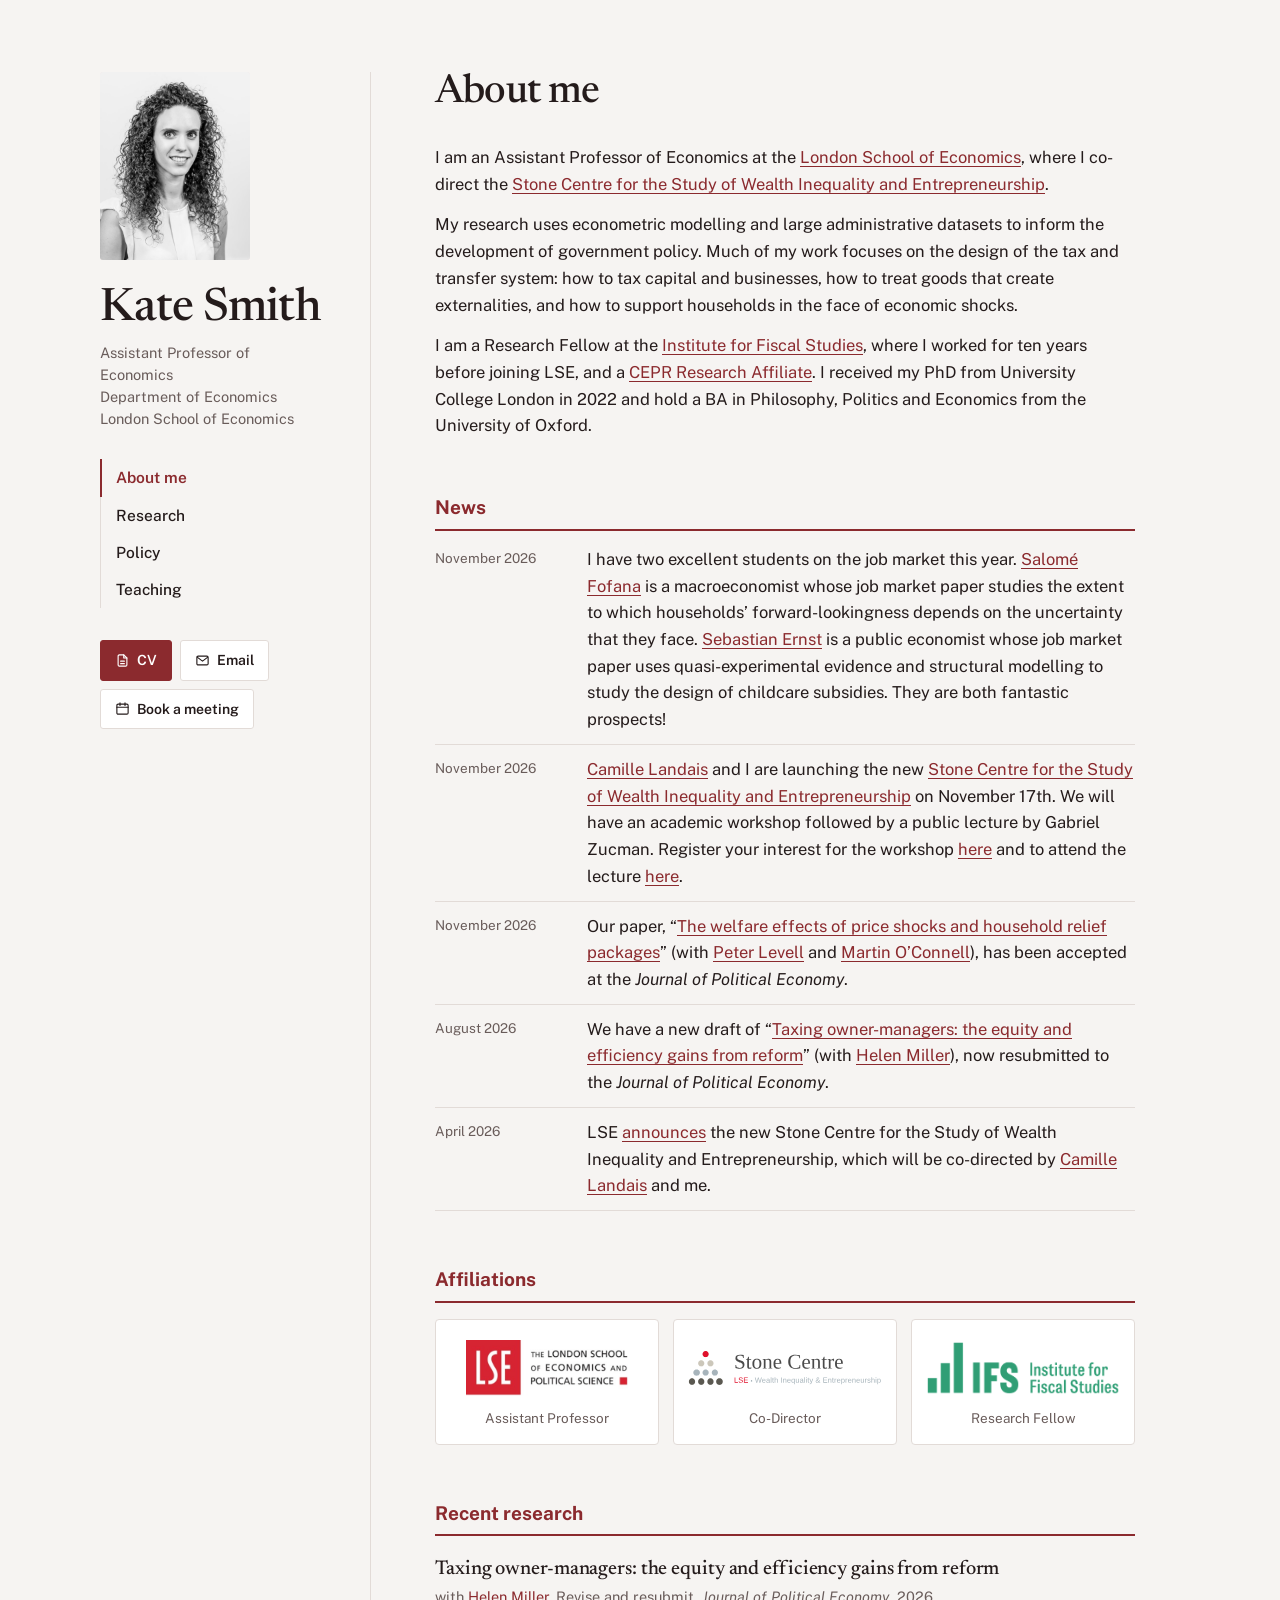
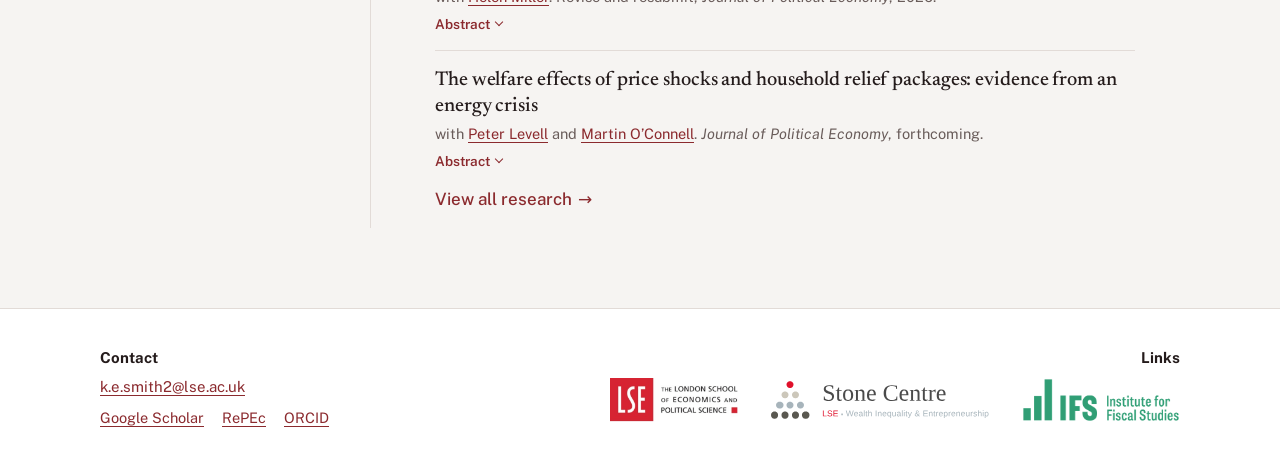
==== commit f7b6e3a3: "Add files via upload" ====
--- a/index.html
+++ b/index.html
@@ -3,19 +3,19 @@
 <meta charset="utf-8">
 
 <meta name="viewport" content="width=device-width, initial-scale=1, viewport-fit=cover">
-<title>Research | Kate Smith</title>
-<meta name="description" content="Research papers by Kate Smith on taxation, consumption, sin goods, economic shocks, inequality, health and firms.">
+<title>Kate Smith</title>
+<meta name="description" content="Kate Smith is an Assistant Professor of Economics at the London School of Economics, co-director of the Stone Centre, and a Research Fellow at the Institute for Fiscal Studies.">
 <meta name="theme-color" content="#F6F4F2">
-<link rel="canonical" href="https://katesmith.me/research/">
-<link rel="icon" href="../favicon.svg" type="image/svg+xml">
+<link rel="canonical" href="https://katesmith.me/">
+<link rel="icon" href="favicon.svg" type="image/svg+xml">
 <meta property="og:type" content="website">
 <meta property="og:site_name" content="Kate Smith">
-<meta property="og:title" content="Research | Kate Smith">
-<meta property="og:description" content="Research papers by Kate Smith on taxation, consumption, sin goods, economic shocks, inequality, health and firms.">
-<meta property="og:url" content="https://katesmith.me/research/">
+<meta property="og:title" content="Kate Smith">
+<meta property="og:description" content="Kate Smith is an Assistant Professor of Economics at the London School of Economics, co-director of the Stone Centre, and a Research Fellow at the Institute for Fiscal Studies.">
+<meta property="og:url" content="https://katesmith.me/">
 <meta property="og:image" content="https://katesmith.me/wp-content/uploads/2013/09/ifsp_024.jpg">
 <meta name="twitter:card" content="summary">
-<link rel="stylesheet" href="../assets/site.css">
+<link rel="stylesheet" href="assets/site.css">
 <link rel="preconnect" href="https://fonts.googleapis.com">
 <link rel="preconnect" href="https://fonts.gstatic.com" crossorigin="">
 <link href="https://fonts.googleapis.com/css2?family=Newsreader:ital,opsz,wght@0,6..72,400;0,6..72,500;1,6..72,400&amp;family=Public+Sans:ital,wght@0,400;0,500;0,600;0,700;1,400&amp;display=swap" rel="stylesheet">
@@ -23,13 +23,13 @@
 </head>
 <body>
 
-<div id="app"><div class="va page-research">
+<div id="app"><div class="va page-home">
   <aside class="va-side">
-    <img class="va-portrait" src="../wp-content/uploads/2013/09/ifsp_024.jpg" alt="Kate Smith">
-    <p class="va-name"><a href="../">Kate Smith</a></p>
+    <img class="va-portrait" src="wp-content/uploads/2013/09/ifsp_024.jpg" alt="Kate Smith">
+    <p class="va-name"><a href="./">Kate Smith</a></p>
     <p class="va-role">Assistant Professor of Economics<br>Department of Economics<br>London School of Economics</p>
     <nav class="va-nav" aria-label="Site">
-      <a href="../" data-page="home">About me</a><a href="../research/" data-page="research" aria-current="page">Research</a><a href="../policy/" data-page="policy">Policy</a><a href="../teaching/" data-page="teaching">Teaching</a>
+      <a href="./" data-page="home" aria-current="page">About me</a><a href="research/" data-page="research">Research</a><a href="policy/" data-page="policy">Policy</a><a href="teaching/" data-page="teaching">Teaching</a>
     </nav>
     <div class="va-actions">
       <a class="va-btn primary" href="https://www.dropbox.com/scl/fi/2sx51ne8oxvomlgno3qdt/CV_KSmith.pdf?rlkey=33ikx7h8c22lcuieb03z72zxr&amp;st=sshk4lo8&amp;dl=0" target="_blank" rel="noopener"><svg viewBox="0 0 24 24" aria-hidden="true"><path d="M14 3H7a2 2 0 0 0-2 2v14a2 2 0 0 0 2 2h10a2 2 0 0 0 2-2V8z"></path><path d="M14 3v5h5M9 13h6M9 17h6"></path></svg>CV</a>
@@ -37,145 +37,26 @@
       <a class="va-btn" href="https://calendly.com/katesmith_meetings" target="_blank" rel="noopener"><svg viewBox="0 0 24 24" aria-hidden="true"><rect x="3" y="5" width="18" height="16" rx="2"></rect><path d="M3 10h18M8 3v4M16 3v4"></path></svg>Book a meeting</a>
     </div>
   </aside>
-  <main class="va-main" id="main"><h1 class="va-ptitle">Research</h1>
-      <div class="va-topics"><span class="va-topics-label" id="topics-label">Topics</span><div class="va-chips" role="group" aria-labelledby="topics-label"><button type="button" data-tag="all" aria-pressed="true">All</button><button type="button" data-tag="taxation" aria-pressed="false">Taxation</button><button type="button" data-tag="consumption" aria-pressed="false">Consumption</button><button type="button" data-tag="firms" aria-pressed="false">Firms</button><button type="button" data-tag="entrepreneurship" aria-pressed="false">Entrepreneurship</button><button type="button" data-tag="inequality" aria-pressed="false">Inequality</button><button type="button" data-tag="prices" aria-pressed="false">Economic shocks</button><button type="button" data-tag="sin" aria-pressed="false">Sin goods</button><button type="button" data-tag="health" aria-pressed="false">Health</button></div></div>
-      <div class="va-papers"><div class="rgroup" data-group="wip">
-    <h3>Work in progress</h3>
-    <article class="paper" data-tags="taxation firms entrepreneurship">
-      <h4 class="p-title">Risky business? Earnings dynamics and entrepreneurship</h4>
-      <p class="p-meta">with Bo Jacobs-Strom and <a href="https://www.salomefofana.com/" target="_blank" rel="noopener">Salomé Fofana</a>.</p>
-      
-      
-      <div class="p-actions"><button type="button" class="p-act" aria-expanded="false" aria-controls="p16-abs">Abstract<span class="chev" aria-hidden="true"></span></button></div>
-      <div class="p-panel" id="p16-abs" hidden=""><p>To what extent do the risks of starting and running a business deter entrepreneurial activity? Individuals face a variety of risks when starting a business - a key one is the difference in earnings relative to staying in salaried employment. Starting a business may offer a higher probability of faster earnings growth, but can also increase the probability of very low earnings realizations. We provide novel evidence on the earnings dynamics of business owners compared with employees using rich administrative data from the UK. We complement these findings by implementing a new survey to elicit the risk preferences and constraints faced by potential and current business owners. Informed by these findings we develop and estimate a model of occupational choice to quantify the extent to which earning risk discourages entrepreneurship and study the different ways policy can alleviate these risks.</p></div>
-  </article><article class="paper" data-tags="taxation inequality">
-      <h4 class="p-title">The Great Wealth Transfer and lifetime welfare inequality</h4>
-      <p class="p-meta">with <a href="https://wouterleenders.eu/" target="_blank" rel="noopener">Wouter Leenders</a>, <a href="https://www.tilburguniversity.edu/staff/a-m-lejour" target="_blank" rel="noopener">Arjan Lejour</a>, <a href="https://sites.google.com/view/laurenceobrien" target="_blank" rel="noopener">Laurence O’Brien</a>, <a href="https://bluebery-planterose.com/" target="_blank" rel="noopener">Bluebery Planterose</a> and <a href="https://sites.google.com/site/davidjsturrock/home" target="_blank" rel="noopener">David Sturrock</a>.</p>
-      
-      
-      <div class="p-actions"><button type="button" class="p-act" aria-expanded="false" aria-controls="p17-abs">Abstract<span class="chev" aria-hidden="true"></span></button></div>
-      <div class="p-panel" id="p17-abs" hidden=""><p>Inheritance and gift flows are increasingly important in many countries, a trend likely to continue as baby boomers bequeath their wealth in the “Great Wealth Transfer.” We provide new evidence on the long-term distributional effects of intergenerational wealth transfers using rich administrative data from the Netherlands and an empirical strategy that exploits randomness in the timing of parental and grandparental deaths. We first estimate how transfer receipt affects outcomes in the short to medium-run, describing heterogeneity across ages, transfer size, and economic circumstances. Informed by this evidence, we estimate a structural lifecycle model that allows us to trace out impacts across individuals’ entire lifetimes and decompose the channels through which inheritances affect welfare.</p></div>
-  </article>
-  </div>
-<div class="rgroup" data-group="wp">
-    <h3>Working papers</h3>
-    <article class="paper" data-tags="taxation inequality firms entrepreneurship">
-      <h4 class="p-title"><a href="../wp-content/uploads/2026/08/smithmiller2026.pdf" target="_blank" rel="noopener">Taxing owner-managers: the equity and efficiency gains from reform</a></h4>
+  <main class="va-main" id="main"><h1 class="va-ptitle">About me</h1>
+    <section><p>I am an Assistant Professor of Economics at the <a href="https://www.lse.ac.uk/economics/people/faculty/kate-smith" target="_blank" rel="noopener">London School of Economics</a>, where I co-direct the <a href="https://www.stone-centre-lse.com/" target="_blank" rel="noopener">Stone Centre for the Study of Wealth Inequality and Entrepreneurship</a>.</p><p>My research uses econometric modelling and large administrative datasets to inform the development of government policy. Much of my work focuses on the design of the tax and transfer system: how to tax capital and businesses, how to treat goods that create externalities, and how to support households in the face of economic shocks.</p><p>I am a Research Fellow at the <a href="https://ifs.org.uk/people/kate-smith" target="_blank" rel="noopener">Institute for Fiscal Studies</a>, where I worked for ten years before joining LSE, and a <a href="https://cepr.org/about/people/kate-smith" target="_blank" rel="noopener">CEPR Research Affiliate</a>. I received my PhD from University College London in 2022 and hold a BA in Philosophy, Politics and Economics from the University of Oxford.</p></section>
+    <section><h2>News</h2><ul class="va-news"><li><span class="d">November 2026</span><span>I have two excellent students on the job market this year. <a href="https://www.salomefofana.com/" target="_blank" rel="noopener">Salomé Fofana</a> is a macroeconomist whose job market paper studies the extent to which households’ forward-lookingness depends on the uncertainty that they face. <a href="https://seb-ernst.github.io/" target="_blank" rel="noopener">Sebastian Ernst</a> is a public economist whose job market paper uses quasi-experimental evidence and structural modelling to study the design of childcare subsidies. They are both fantastic prospects!</span></li><li><span class="d">November 2026</span><span><a href="https://www.camillelandais.com/" target="_blank" rel="noopener">Camille Landais</a> and I are launching the new <a href="https://www.stone-centre-lse.com/" target="_blank" rel="noopener">Stone Centre for the Study of Wealth Inequality and Entrepreneurship</a> on November 17th. We will have an academic workshop followed by a public lecture by Gabriel Zucman. Register your interest for the workshop <a href="https://forms.cloud.microsoft/pages/responsepage.aspx?id=_epnVXfnpUKRu5RA_UO4kzwd2AAm4IVBlGo14iNeoltUNURGQ0VZUEQzVDc4T1RYUkQ2R1ZJTkpFUi4u&amp;route=shorturl" target="_blank" rel="noopener">here</a> and to attend the lecture <a href="https://forms.cloud.microsoft/pages/responsepage.aspx?id=_epnVXfnpUKRu5RA_UO4kzwd2AAm4IVBlGo14iNeoltUQlBORzBYNFRVQkpURzlJSDE0MlJOSDRISy4u&amp;route=shorturl" target="_blank" rel="noopener">here</a>.</span></li><li><span class="d">November 2026</span><span>Our paper, “<a href="https://ifs.org.uk/sites/default/files/2025-11/WP202555-The-welfare-effects-of-price-shocks-and-household-relief-packages-evidence-from-an-energy-crisis.pdf" target="_blank" rel="noopener">The welfare effects of price shocks and household relief packages</a>” (with <a href="https://sites.google.com/view/peter-levell/home" target="_blank" rel="noopener">Peter Levell</a> and <a href="https://sites.google.com/site/drmartinoconnell/home" target="_blank" rel="noopener">Martin O’Connell</a>), has been accepted at the <i>Journal of Political Economy</i>.</span></li><li><span class="d">August 2026</span><span>We have a new draft of “<a href="wp-content/uploads/2026/08/smithmiller2026.pdf" target="_blank" rel="noopener">Taxing owner-managers: the equity and efficiency gains from reform</a>” (with <a href="https://ifs.org.uk/people/helen-miller" target="_blank" rel="noopener">Helen Miller</a>), now resubmitted to the <i>Journal of Political Economy</i>.</span></li><li><span class="d">April 2026</span><span>LSE <a href="https://www.lse.ac.uk/news/latest-news-from-lse/lse-announces-stone-centre-for-study-of-wealth-inequality" target="_blank" rel="noopener">announces</a> the new Stone Centre for the Study of Wealth Inequality and Entrepreneurship, which will be co-directed by <a href="https://www.camillelandais.com/" target="_blank" rel="noopener">Camille Landais</a> and me.</span></li></ul></section>
+    <section><h2>Affiliations</h2><ul class="va-affil"><li><a href="https://www.lse.ac.uk/economics" aria-label="London School of Economics (Assistant Professor)" target="_blank" rel="noopener"><span class="logo"><img src="logos/lse.jpg" alt="London School of Economics"></span><span class="r">Assistant Professor</span></a></li><li><a href="https://www.stone-centre-lse.com/" aria-label="Stone Centre at LSE (Co-Director)" target="_blank" rel="noopener"><span class="logo"><img src="logos/stone-centre.svg" alt="Stone Centre at LSE"></span><span class="r">Co-Director</span></a></li><li><a href="https://ifs.org.uk/people/kate-smith" aria-label="Institute for Fiscal Studies (Research Fellow)" target="_blank" rel="noopener"><span class="logo"><img src="logos/ifs.png" alt="Institute for Fiscal Studies"></span><span class="r">Research Fellow</span></a></li></ul></section>
+    <section class="va-recent"><h2>Recent research</h2><article class="paper" data-tags="taxation inequality firms entrepreneurship">
+      <h4 class="p-title"><a href="wp-content/uploads/2026/08/smithmiller2026.pdf" target="_blank" rel="noopener">Taxing owner-managers: the equity and efficiency gains from reform</a></h4>
       <p class="p-meta">with <a href="https://ifs.org.uk/people/helen-miller" target="_blank" rel="noopener">Helen Miller</a>. Revise and resubmit, <i>Journal of Political Economy</i>, 2026.</p>
       
       
       <div class="p-actions"><button type="button" class="p-act" aria-expanded="false" aria-controls="p0-abs">Abstract<span class="chev" aria-hidden="true"></span></button></div>
       <div class="p-panel" id="p0-abs" hidden=""><p>We develop a dynamic model of business owner-managership to study the equity and efficiency effects of capital tax reforms. We model owner-managers’ choices in a rich tax environment, allowing for both real and shifting responses to tax. Increasing all capital tax rates by the same amount raises revenue progressively but comes at an efficiency cost. However, this ignores tax rate differentials and holds the tax base fixed—we show that relaxing these assumptions reveals the existence of implementable reforms that boost equity and efficiency. First, reducing the differentials between the tax rates on different types of capital return lowers income shifting and the associated distortions to the intertemporal allocation of resources. Second, further efficiency gains are achieved by reforming the tax base, which allows the policymaker to raise revenue from taxing inframarginal investments, while not discouraging marginal investments.</p></div>
-  </article>
-  </div><div class="rgroup" data-group="pub">
-    <h3>Published papers</h3>
-    <article class="paper" data-tags="prices consumption inequality">
+  </article><article class="paper" data-tags="prices consumption inequality">
       <h4 class="p-title"><a href="https://ifs.org.uk/sites/default/files/2025-11/WP202555-The-welfare-effects-of-price-shocks-and-household-relief-packages-evidence-from-an-energy-crisis.pdf" target="_blank" rel="noopener">The welfare effects of price shocks and household relief packages: evidence from an energy crisis</a></h4>
       <p class="p-meta">with <a href="https://sites.google.com/view/peter-levell/home" target="_blank" rel="noopener">Peter Levell</a> and <a href="https://sites.google.com/site/drmartinoconnell/home" target="_blank" rel="noopener">Martin O’Connell</a>. <i>Journal of Political Economy</i>, forthcoming.</p>
       
       
       <div class="p-actions"><button type="button" class="p-act" aria-expanded="false" aria-controls="p1-abs">Abstract<span class="chev" aria-hidden="true"></span></button></div>
       <div class="p-panel" id="p1-abs" hidden=""><p>Aggregate price shocks can lead to significant inequality in losses both across and within income groups. This creates a trade-off between supporting households through subsidies, which target those most affected but introduce inefficiencies, and transfers, which are less distortionary but harder to target precisely. We develop a framework to quantify this trade-off, using rich panel data on energy spending and income, alongside price and policy variation from the 2022-23 European Energy Crisis. We show that, in the absence of policy intervention, average household welfare losses would have been equivalent to 6% of income, with some households facing much larger losses. A combination of an energy price subsidy and universal transfers reduced both the mean and dispersion of household losses but incurred efficiency costs equivalent to 12% of the total funds spent on the relief package. Under a range of social preferences, better targeted transfers would have reduced the optimal subsidy rate, though not eliminated it entirely.</p></div>
-  </article><article class="paper" data-tags="taxation sin firms">
-      <h4 class="p-title"><a href="https://www.aeaweb.org/articles?id=10.1257/app.20220407" target="_blank" rel="noopener">Optimal sin taxation and market power</a></h4>
-      <p class="p-meta">with <a href="https://sites.google.com/site/drmartinoconnell/home" target="_blank" rel="noopener">Martin O’Connell</a>. <i>American Economic Journal: Applied Economics</i> 16(4), 2024.</p>
-      
-      
-      <div class="p-actions"><button type="button" class="p-act" aria-expanded="false" aria-controls="p2-abs">Abstract<span class="chev" aria-hidden="true"></span></button></div>
-      <div class="p-panel" id="p2-abs" hidden=""><p>We study how market power impacts the efficiency and redistributive properties of sin taxation, with an empirical application to sugar-sweetened beverage taxation. We estimate an equilibrium model of the UK drinks market, which we embed in a tax design framework to solve for optimal sugar-sweetened beverage tax policy. Positive price-cost margins for drinks create inefficiencies that lower the optimal rate compared with a perfectly competitive setting. Since profits mainly accrue to the rich, this is partially mitigated under social preferences for equity. Overall, ignoring market power when setting tax policy leads to welfare gains 40% below those at the optimum.</p></div>
-  </article><article class="paper" data-tags="taxation firms entrepreneurship">
-      <h4 class="p-title"><a href="https://doi.org/10.1162/rest_a_01166" target="_blank" rel="noopener">Intertemporal income shifting and the taxation of business owner-managers</a></h4>
-      <p class="p-meta">with <a href="https://ifs.org.uk/people/helen-miller" target="_blank" rel="noopener">Helen Miller</a> and <a href="https://www.instituteforgovernment.org.uk/person/thomas-pope" target="_blank" rel="noopener">Thomas Pope</a>. <i>Review of Economics and Statistics</i> 106(1), 2024.</p>
-      
-      
-      <div class="p-actions"><button type="button" class="p-act" aria-expanded="false" aria-controls="p3-abs">Abstract<span class="chev" aria-hidden="true"></span></button><button type="button" class="p-act" aria-expanded="false" aria-controls="p3-press">Press<span class="chev" aria-hidden="true"></span></button></div>
-      <div class="p-panel" id="p3-abs" hidden=""><p>We use newly linked tax records to show that the large responses of UK company owner-managers to personal taxes are due to intertemporal income shifting and not to reductions in real business activity. Around half of this shifting is short-term and helps prevent volatile incomes being taxed more heavily under progressive personal taxes. The remainder reflects systemic profit retention over long periods to take advantage of lower tax rates, including preferential treatment of capital gains. We find no evidence that this tax-induced retention increases business investment. It does, however, substantially reduce the tax revenue raised from high income business owners.</p></div><div class="p-panel" id="p3-press" hidden=""><ul class="p-press"><li><a href="https://www.prospectmagazine.co.uk/economics-and-finance/expensive-distortionary-and-inequitable-time-to-sort-out-the-way-we-tax-business-owners" target="_blank" rel="noopener">Prospect</a></li><li><a href="https://www.thetimes.co.uk/article/entrepreneurs-relief-criticised-by-institute-for-fiscal-studies-2k6m8vg7p" target="_blank" rel="noopener">The Times</a></li><li><a href="https://www.theguardian.com/politics/2019/oct/21/entrepreneurs-tax-break-fails-to-boost-investment-says-ifs" target="_blank" rel="noopener">The Guardian</a></li></ul></div>
-  </article><article class="paper" data-tags="taxation inequality">
-      <h4 class="p-title"><a href="https://ifs.org.uk/inequality/top-income-inequality-and-tax-policy/" target="_blank" rel="noopener">Top income inequality and tax policy</a></h4>
-      <p class="p-meta">with <a href="https://ifs.org.uk/people/isaac-delestre" target="_blank" rel="noopener">Isaac Delestre</a>, <a href="https://www.columbia.edu/~wk2110/" target="_blank" rel="noopener">Wojciech Kopczuk</a> and <a href="https://ifs.org.uk/people/helen-miller" target="_blank" rel="noopener">Helen Miller</a>. <i>Oxford Open Economics</i> 3(1), IFS Deaton Review, 2024.</p>
-      
-      
-      <div class="p-actions"><button type="button" class="p-act" aria-expanded="false" aria-controls="p4-abs">Abstract<span class="chev" aria-hidden="true"></span></button><button type="button" class="p-act" aria-expanded="false" aria-controls="p4-press">Press<span class="chev" aria-hidden="true"></span></button></div>
-      <div class="p-panel" id="p4-abs" hidden=""><p>The share of pre-tax income flowing to the top of the UK income distribution increased continually and substantially in the three decades leading up to the financial crisis, but has changed little since 2013. Using microdata sampled from UK tax records, we describe the nature of top incomes in the UK and how they are taxed. We show that wage income is the dominant source of pre-tax income, even for highest-income 0.1% of UK adults. But, ‘active’ business income – derived from self-employment or closely-held incorporated businesses – is considerably more important for the top 1% than for those with lower incomes. High-income wage earners work disproportionately in financial services. The high-income self-employed predominantly work in partnerships in professions such as accountancy and legal services. Overall, UK income taxes are progressive: average tax rates rise with income. Taxes on top incomes have been increased since 2010, with the result that the post-tax share of income flowing to the top has fallen. But average tax rates vary significantly within the top and depend on how income is received. Incomes from business ownership and investment are taxed at lower rates than employment income. We discuss options for reforming the taxation of top incomes.</p></div><div class="p-panel" id="p4-press" hidden=""><ul class="p-press"><li><a href="https://www.ft.com/content/beecf203-a2a5-46fc-be98-abc7a68cf74d" target="_blank" rel="noopener">FT</a></li><li><a href="https://www.theguardian.com/business/2022/apr/07/uks-top-01-earners-have-annual-income-of-over-half-a-million-says-ifs" target="_blank" rel="noopener">The Guardian</a></li><li><a href="https://cepr.org/voxeu/columns/top-income-inequality-and-tax-policy" target="_blank" rel="noopener">VoxEU</a></li></ul></div>
-  </article><article class="paper" data-tags="taxation sin">
-      <h4 class="p-title"><a href="https://academic.oup.com/ej/advance-article/doi/10.1093/ej/ueac011/6517679" target="_blank" rel="noopener">Price floors and externality correction</a></h4>
-      <p class="p-meta">with <a href="https://www.rachelgriffith.org/" target="_blank" rel="noopener">Rachel Griffith</a> and <a href="https://sites.google.com/site/drmartinoconnell/home" target="_blank" rel="noopener">Martin O’Connell</a>. <i>The Economic Journal</i> 132, 2022.</p>
-      
-      
-      <div class="p-actions"><button type="button" class="p-act" aria-expanded="false" aria-controls="p5-abs">Abstract<span class="chev" aria-hidden="true"></span></button><button type="button" class="p-act" aria-expanded="false" aria-controls="p5-press">Press<span class="chev" aria-hidden="true"></span></button></div>
-      <div class="p-panel" id="p5-abs" hidden=""><p>We evaluate the impact of a price floor for alcohol introduced in Scotland in 2018, using a difference-in-differences strategy with England as a control group. We show that the policy led to the largest reductions in alcohol units purchased among the heaviest drinkers — the group who, at the margin, are likely to create the largest externalities from drinking. The price floor is well targeted at heavy drinkers because they buy a much greater fraction of their units from cheap products and switched away from these products strongly, with only limited substitution towards more expensive products. We show that if the marginal external cost of drinking is at least moderately higher for heavy than lighter drinkers, then a price floor outperforms an ethanol tax. However, more flexible tax systems can achieve similar reductions in externalities to the price floor, but avoid the large transfers from public funds to the alcohol industry that arise under the floor.</p></div><div class="p-panel" id="p5-press" hidden=""><ul class="p-press"><li><a href="https://www.thetimes.co.uk/article/alcohol-tax-reform-would-target-heavy-drinkers-fszl7cpgk" target="_blank" rel="noopener">The Times</a></li></ul></div>
-  </article><article class="paper" data-tags="taxation sin">
-      <h4 class="p-title"><a href="https://www.sciencedirect.com/science/article/pii/S0047272718302329" target="_blank" rel="noopener">Tax design in the alcohol market</a></h4>
-      <p class="p-meta">with <a href="https://www.rachelgriffith.org/" target="_blank" rel="noopener">Rachel Griffith</a> and <a href="https://sites.google.com/site/drmartinoconnell/home" target="_blank" rel="noopener">Martin O’Connell</a>. <i>Journal of Public Economics</i> 172: 20–35, 2019.</p>
-      
-      
-      <div class="p-actions"><button type="button" class="p-act" aria-expanded="false" aria-controls="p6-abs">Abstract<span class="chev" aria-hidden="true"></span></button><button type="button" class="p-act" aria-expanded="false" aria-controls="p6-press">Press<span class="chev" aria-hidden="true"></span></button></div>
-      <div class="p-panel" id="p6-abs" hidden=""><p>We study optimal corrective taxation in the alcohol market. Consumption generates negative externalities that are non-linear in the total amount of alcohol consumed. If tastes for products are heterogeneous and correlated with marginal externalities, then varying tax rates on different products can lead to welfare gains. We study this problem in an optimal tax framework and empirically for the UK alcohol market. We find heavy drinkers have systematically different patterns of alcohol demands and that welfare gains from optimally varying rates are higher the more concentrated externalities are amongst heavy drinkers.</p></div><div class="p-panel" id="p6-press" hidden=""><ul class="p-press"><li><a href="http://voxeu.org/article/designing-alcohol-taxes" target="_blank" rel="noopener">VoxEU</a></li></ul></div>
-  </article><article class="paper" data-tags="consumption health prices">
-      <h4 class="p-title"><a href="https://www.sciencedirect.com/science/article/pii/S0167629622000601" target="_blank" rel="noopener">The dietary impact of the COVID-19 pandemic</a></h4>
-      <p class="p-meta">with <a href="https://sites.google.com/site/drmartinoconnell/home" target="_blank" rel="noopener">Martin O’Connell</a> and Rebekah Stroud. <i>Journal of Health Economics</i> 84, 2022.</p>
-      
-      
-      <div class="p-actions"><button type="button" class="p-act" aria-expanded="false" aria-controls="p7-abs">Abstract<span class="chev" aria-hidden="true"></span></button><button type="button" class="p-act" aria-expanded="false" aria-controls="p7-press">Press<span class="chev" aria-hidden="true"></span></button></div>
-      <div class="p-panel" id="p7-abs" hidden=""><p>The COVID-19 pandemic has led to significant changes in where people work, eat and socialise. We use novel data on the food and non-alcoholic drink purchases from stores, takeaways, restaurants and other outlets to quantify the impact of the pandemic on the diets of a large, representative panel of British households. We find that a substantial and persistent increase in calories consumed at home more than offset reductions in calories eaten out. By May 2020 (towards the end of the UK’s first national lockdown), total calories were, on average, 15% above normal levels, and they remained higher than normal for the rest of 2020. All socioeconomic groups increased their calorie purchases, with the largest rises for the highest SES households and the smallest for retired ones. Our findings suggest that the COVID-19 pandemic and the associated changes in people’s lifestyles have exacerbated the challenges of improving population diet and reducing obesity levels.</p></div><div class="p-panel" id="p7-press" hidden=""><ul class="p-press"><li><a href="https://www.bbc.co.uk/news/health-57968651" target="_blank" rel="noopener">BBC</a></li><li><a href="https://news.sky.com/story/covid-19-calorie-intake-rises-in-90-of-households-during-pandemic-and-working-from-home-could-be-a-factor-12345696" target="_blank" rel="noopener">Sky News</a></li><li><a href="https://www.theguardian.com/food/2021/jul/01/british-households-increased-calorie-intake-in-pandemic-study-finds" target="_blank" rel="noopener">The Guardian</a></li><li><a href="https://www.thenational.scot/news/national/19410973.pandemic-leads-significant-increase-calorie-consumption/" target="_blank" rel="noopener">The National</a></li></ul></div>
-  </article><article class="paper" data-tags="consumption prices">
-      <h4 class="p-title"><a href="https://onlinelibrary.wiley.com/doi/10.1111/1475-5890.12271" target="_blank" rel="noopener">Preparing for a pandemic: spending dynamics and panic buying during the COVID-19 first wave</a></h4>
-      <p class="p-meta">with <a href="https://sites.google.com/site/drmartinoconnell/home" target="_blank" rel="noopener">Martin O’Connell</a> and <a href="https://www.homepages.ucl.ac.uk/~uctpand/" target="_blank" rel="noopener">Aureo de Paula</a>. <i>Fiscal Studies</i> 42(2): 249–264, 2021.</p>
-      
-      
-      <div class="p-actions"><button type="button" class="p-act" aria-expanded="false" aria-controls="p8-abs">Abstract<span class="chev" aria-hidden="true"></span></button><button type="button" class="p-act" aria-expanded="false" aria-controls="p8-press">Press<span class="chev" aria-hidden="true"></span></button></div>
-      <div class="p-panel" id="p8-abs" hidden=""><p>We study consumer spending dynamics during the first infection wave of the COVID-19 pandemic using household scanner data covering fast-moving consumer goods in the United Kingdom. We document a large spike in spending for storable products, such as food staples and household supplies, in the days before lockdown. Demand increases were concentrated in 30 of 138 product categories, e.g. soap, soup, canned goods and dried pasta. Households in all socioeconomic groups exhibit unusually high demand pre-lockdown, but there is a clear gradient, with the largest demand spikes for wealthier households. Although stories of people purchasing extreme amounts received a lot of attention, higher aggregate demand was mainly driven by more households than usual choosing to buy storable products, with only small increases in average quantities bought on a given trip. Temporary limits on the number of units per transaction, introduced following the demand spike, are therefore unlikely to lead to the avoidance of stock-outs. Given rapidly increasing case numbers in the ongoing second wave, and the spectre of further national lockdowns, our work provides timely evidence for preparing for a future demand spike.</p></div><div class="p-panel" id="p8-press" hidden=""><ul class="p-press"><li><a href="https://www.thetimes.co.uk/article/supermarket-rationing-did-not-prevent-food-shortages-before-the-lockdown-7wp3jp2sq" target="_blank" rel="noopener">The Times</a></li><li><a href="https://voxeu.org/article/spending-dynamics-and-panic-buying-during-covid-19-first-wave" target="_blank" rel="noopener">VoxEU</a></li><li><a href="https://www.coronavirusandtheeconomy.com/question/does-rationing-essential-goods-help-prevent-panic-buying-and-shortages" target="_blank" rel="noopener">Economics Observatory</a></li></ul></div>
-  </article><article class="paper" data-tags="consumption health">
-      <h4 class="p-title"><a href="https://doi.org/10.1016/j.euroecorev.2020.103478" target="_blank" rel="noopener">A new year, a new you? Within-individual variation in food purchases</a></h4>
-      <p class="p-meta">with <a href="https://sites.google.com/site/laurenscherchye/home" target="_blank" rel="noopener">Laurens Cherchye</a>, <a href="https://sites.google.com/site/bramderock/" target="_blank" rel="noopener">Bram De Rock</a>, <a href="https://www.rachelgriffith.org/" target="_blank" rel="noopener">Rachel Griffith</a>, <a href="https://sites.google.com/site/drmartinoconnell/home" target="_blank" rel="noopener">Martin O’Connell</a> and <a href="https://sites.google.com/site/fmpvermeulen/" target="_blank" rel="noopener">Frederic Vermeulen</a>. <i>European Economic Review</i> 127, 2020.</p>
-      
-      
-      <div class="p-actions"><button type="button" class="p-act" aria-expanded="false" aria-controls="p9-abs">Abstract<span class="chev" aria-hidden="true"></span></button><button type="button" class="p-act" aria-expanded="false" aria-controls="p9-press">Press<span class="chev" aria-hidden="true"></span></button></div>
-      <div class="p-panel" id="p9-abs" hidden=""><p>We document that within-individual variation in food choices is substantial and has potentially important consequences for nutrition, and hence well-being. We develop an approach that allows us to study the determinants of this within-individual variation within an economic framework and allow for across-individual preference heterogeneity. We show that around one-fifth of within-individual fluctuations in diet quality is explained by standard economic variables (prices and budgets), along with advertising and weather. The residual fluctuations are important and are larger for lower income and younger people, and individuals who state they are impulsive. We propose a two-selves model of food purchase behavior to structurally interpret these empirical patterns. We use nonparametric revealed preference techniques to show that this model rationalizes our food purchase data.</p></div><div class="p-panel" id="p9-press" hidden=""><ul class="p-press"><li><a href="https://voxeu.org/article/new-year-new-you" target="_blank" rel="noopener">VoxEU</a></li></ul></div>
-  </article><article class="paper" data-tags="sin health">
-      <h4 class="p-title"><a href="https://doi.org/10.1111/1475-5890.12194" target="_blank" rel="noopener">What’s on the menu? Policies to reduce young people’s sugar consumption</a></h4>
-      <p class="p-meta">with <a href="https://www.rachelgriffith.org/" target="_blank" rel="noopener">Rachel Griffith</a>, <a href="https://sites.google.com/site/drmartinoconnell/home" target="_blank" rel="noopener">Martin O’Connell</a> and Rebekah Stroud. <i>Fiscal Studies</i> 41(1): 165–197, 2020.</p>
-      <p class="p-note">Part of the special issue celebrating the 50th anniversary of the IFS.</p>
-      
-      <div class="p-actions"><button type="button" class="p-act" aria-expanded="false" aria-controls="p10-abs">Abstract<span class="chev" aria-hidden="true"></span></button></div>
-      <div class="p-panel" id="p10-abs" hidden=""><p>Young people in the UK consume far above the maximum recommended levels of added sugar. It is likely that neither they nor their parents fully take account of the future health, social and economic costs of this high sugar consumption. This provides a rationale for policy intervention. The majority of young people’s added sugar consumption occurs in the home, where purchases are typically made by parents. This means that understanding the purchase decisions of adults is important for policy design, even if the policies aim to reduce the consumption of young people. We discuss the merits of popular policies, including taxes, advertising restrictions and restrictions on the availability of specific foods, and we identify promising avenues for future research.</p></div>
-  </article><article class="paper" data-tags="firms consumption">
-      <h4 class="p-title"><a href="https://onlinelibrary.wiley.com/doi/10.1111/joie.12178" target="_blank" rel="noopener">Why do retailers advertise store brands differently across product categories?</a></h4>
-      <p class="p-meta">with <a href="https://www.rachelgriffith.org/" target="_blank" rel="noopener">Rachel Griffith</a> and Michal Krol. <i>Journal of Industrial Economics</i> 66(3): 519–569, 2018.</p>
-      
-      
-      <div class="p-actions"><button type="button" class="p-act" aria-expanded="false" aria-controls="p11-abs">Abstract<span class="chev" aria-hidden="true"></span></button><a class="p-act" href="../wp-content/uploads/2016/12/appendix-a.pdf" target="_blank" rel="noopener">Appendix A</a><a class="p-act" href="../wp-content/uploads/2016/12/appendix-b.pdf" target="_blank" rel="noopener">Appendix B</a></div>
-      <div class="p-panel" id="p11-abs" hidden=""><p>We provide new evidence on retailers’ pricing and advertising of store brands in the UK grocery markets. We analyse a simple Hotelling model in which retailers and manufacturers endogenously advertise their respective brands; we account for the impact of advertising on retailer–manufacturer bargaining and downstream competition. The model predicts that retailers advertise their store brands less when advertising is more rivalrous. We present empirical evidence consistent with this prediction. According to our model, aggregate consumer surplus can be higher with store brands than when they are absent from the market.</p></div>
-  </article><article class="paper" data-tags="health firms consumption">
-      <h4 class="p-title"><a href="https://onlinelibrary.wiley.com/doi/10.1111/ecca.12192/full" target="_blank" rel="noopener">The importance of product reformulation versus consumer choice in improving diet quality</a></h4>
-      <p class="p-meta">with <a href="https://www.rachelgriffith.org/" target="_blank" rel="noopener">Rachel Griffith</a> and <a href="https://sites.google.com/site/drmartinoconnell/home" target="_blank" rel="noopener">Martin O’Connell</a>. <i>Economica</i> 84: 34–53, 2017.</p>
-      
-      
-      <div class="p-actions"><button type="button" class="p-act" aria-expanded="false" aria-controls="p12-abs">Abstract<span class="chev" aria-hidden="true"></span></button><a class="p-act" href="http://www.ifs.org.uk/uploads/publications/wps/wp201415.pdf" target="_blank" rel="noopener">Working paper</a><a class="p-act" href="http://www.ifs.org.uk/publications/7330" target="_blank" rel="noopener">Policy summary</a></div>
-      <div class="p-panel" id="p12-abs" hidden=""><p>Improving diet quality has been a target of public health policy. Governments have encouraged consumers to make healthier food choices and firms to reformulate food products. Evaluation of such policies has focused on the impact on consumer behaviour; firm behaviour has been less well studied. We show that the recent decline in dietary salt intake in the UK was entirely attributable to product reformulation; consumer switching between products worked in the opposite direction and led to a slight increase in grocery salt intensity. These findings point to the important role that firms can play in achieving public policy goals.</p></div>
-  </article><article class="paper" data-tags="taxation sin health">
-      <h4 class="p-title"><a href="https://doi.org/10.1093/cesifo/ifx018" target="_blank" rel="noopener">Corrective taxation and internalities from food consumption</a></h4>
-      <p class="p-meta">with <a href="https://www.rachelgriffith.org/" target="_blank" rel="noopener">Rachel Griffith</a> and <a href="https://sites.google.com/site/drmartinoconnell/home" target="_blank" rel="noopener">Martin O’Connell</a>. <i>CESifo Economic Studies</i> 64(1): 1–14, 2017.</p>
-      <p class="p-note">Prepared as the Richard Musgrave Lecture, CESifo, Munich, April 2017.</p>
-      
-      <div class="p-actions"><button type="button" class="p-act" aria-expanded="false" aria-controls="p13-abs">Abstract<span class="chev" aria-hidden="true"></span></button></div>
-      <div class="p-panel" id="p13-abs" hidden=""><p>Corrective taxes have been implemented in a number of countries with the aim of addressing growing concern about the rise in obesity- and diet-related diseases. The rationale is that food consumption imposes costs on the consumer in the future that they do not fully take into account at the point of consumption (‘internalities’). Corrective taxes have the potential to improve welfare by reducing suboptimally high consumption. We review the literature on the size of these internalities and on the optimal corrective tax, which depends on the patterns of internalities, the price responsiveness of consumers, and on redistributive aims.</p></div>
-  </article><article class="paper" data-tags="consumption prices health">
-      <h4 class="p-title"><a href="http://onlinelibrary.wiley.com/doi/10.1111/ecca.12166/abstract" target="_blank" rel="noopener">Shopping around: how households adjusted food spending over the Great Recession</a></h4>
-      <p class="p-meta">with <a href="https://www.rachelgriffith.org/" target="_blank" rel="noopener">Rachel Griffith</a> and <a href="https://sites.google.com/site/drmartinoconnell/home" target="_blank" rel="noopener">Martin O’Connell</a>. <i>Economica</i> 83: 247–280, 2016.</p>
-      
-      
-      <div class="p-actions"><button type="button" class="p-act" aria-expanded="false" aria-controls="p14-abs">Abstract<span class="chev" aria-hidden="true"></span></button><a class="p-act" href="http://www.ifs.org.uk/uploads/publications/wps/WP201529.pdf" target="_blank" rel="noopener">Working paper</a><a class="p-act" href="http://www.ifs.org.uk/bns/bn143.pdf" target="_blank" rel="noopener">Policy summary</a></div>
-      <div class="p-panel" id="p14-abs" hidden=""><p>Over the Great Recession UK households reduced real food expenditure. We show that they were able to maintain the number of calories that they purchased, and the nutritional quality of these calories, by adjusting their shopping behaviour. We document the mechanisms that households used. We motivate our analysis with a model of shopping behaviour in which households adjust shopping effort and the characteristics of their shopping basket in response to economic shocks. We use detailed longitudinal data and focus on within household changes in basket characteristics and proxies for shopping effort.</p></div>
-  </article><article class="paper" data-tags="prices consumption health">
-      <h4 class="p-title"><a href="https://academic.oup.com/oxrep/article-lookup/doi/10.1093/oxrep/grv004" target="_blank" rel="noopener">Relative prices, consumer preferences, and the demand for food</a></h4>
-      <p class="p-meta">with <a href="https://www.rachelgriffith.org/" target="_blank" rel="noopener">Rachel Griffith</a> and <a href="https://sites.google.com/site/drmartinoconnell/home" target="_blank" rel="noopener">Martin O’Connell</a>. <i>Oxford Review of Economic Policy</i> 31(1): 116–130, 2015.</p>
-      <p class="p-note">For a special issue on the economics of the global food and agriculture system.</p>
-      
-      <div class="p-actions"><button type="button" class="p-act" aria-expanded="false" aria-controls="p15-abs">Abstract<span class="chev" aria-hidden="true"></span></button></div>
-      <div class="p-panel" id="p15-abs" hidden=""><p>Shocks to world commodity prices and the depreciation of sterling led to a large increase in the price of food in the UK. It also resulted in large changes in the relative prices of different foods. We document these changes, and consider how they affected the composition of households’ shopping baskets. We isolate the impact of changes in relative food prices from variation in preferences using data on purchasing decisions made by a representative panel of British households. We show that changes in relative food prices led to a worsening in the nutritional quality of households’ shopping baskets, though this was partially mitigated by offsetting changes in preferences.</p></div>
   </article>
-  </div></div></main>
+      <p class="va-more"><a class="va-btn-outline" href="research/">View all research <span class="arr" aria-hidden="true">→</span></a></p></section></main>
 </div>
 <footer class="foot"><div class="foot-in">
   <div class="foot-contact">
@@ -185,7 +66,7 @@
   </div>
   <div class="foot-links">
     <h2 class="foot-h">Links</h2>
-    <ul class="foot-logos"><li><a href="https://www.lse.ac.uk/economics" aria-label="London School of Economics" target="_blank" rel="noopener"><img src="../logos/lse.jpg" alt="London School of Economics"></a></li><li><a href="https://www.stone-centre-lse.com/" aria-label="Stone Centre at LSE" target="_blank" rel="noopener"><img src="../logos/stone-centre.svg" alt="Stone Centre at LSE"></a></li><li><a href="https://ifs.org.uk/people/kate-smith" aria-label="Institute for Fiscal Studies" target="_blank" rel="noopener"><img src="../logos/ifs.png" alt="Institute for Fiscal Studies"></a></li></ul>
+    <ul class="foot-logos"><li><a href="https://www.lse.ac.uk/economics" aria-label="London School of Economics" target="_blank" rel="noopener"><img src="logos/lse.jpg" alt="London School of Economics"></a></li><li><a href="https://www.stone-centre-lse.com/" aria-label="Stone Centre at LSE" target="_blank" rel="noopener"><img src="logos/stone-centre.svg" alt="Stone Centre at LSE"></a></li><li><a href="https://ifs.org.uk/people/kate-smith" aria-label="Institute for Fiscal Studies" target="_blank" rel="noopener"><img src="logos/ifs.png" alt="Institute for Fiscal Studies"></a></li></ul>
   </div>
 </div></footer></div>
 
@@ -194,5 +75,5 @@
 
 
 
-<script src="../assets/site.js" defer></script>
+<script src="assets/site.js" defer></script>
 </body></html>
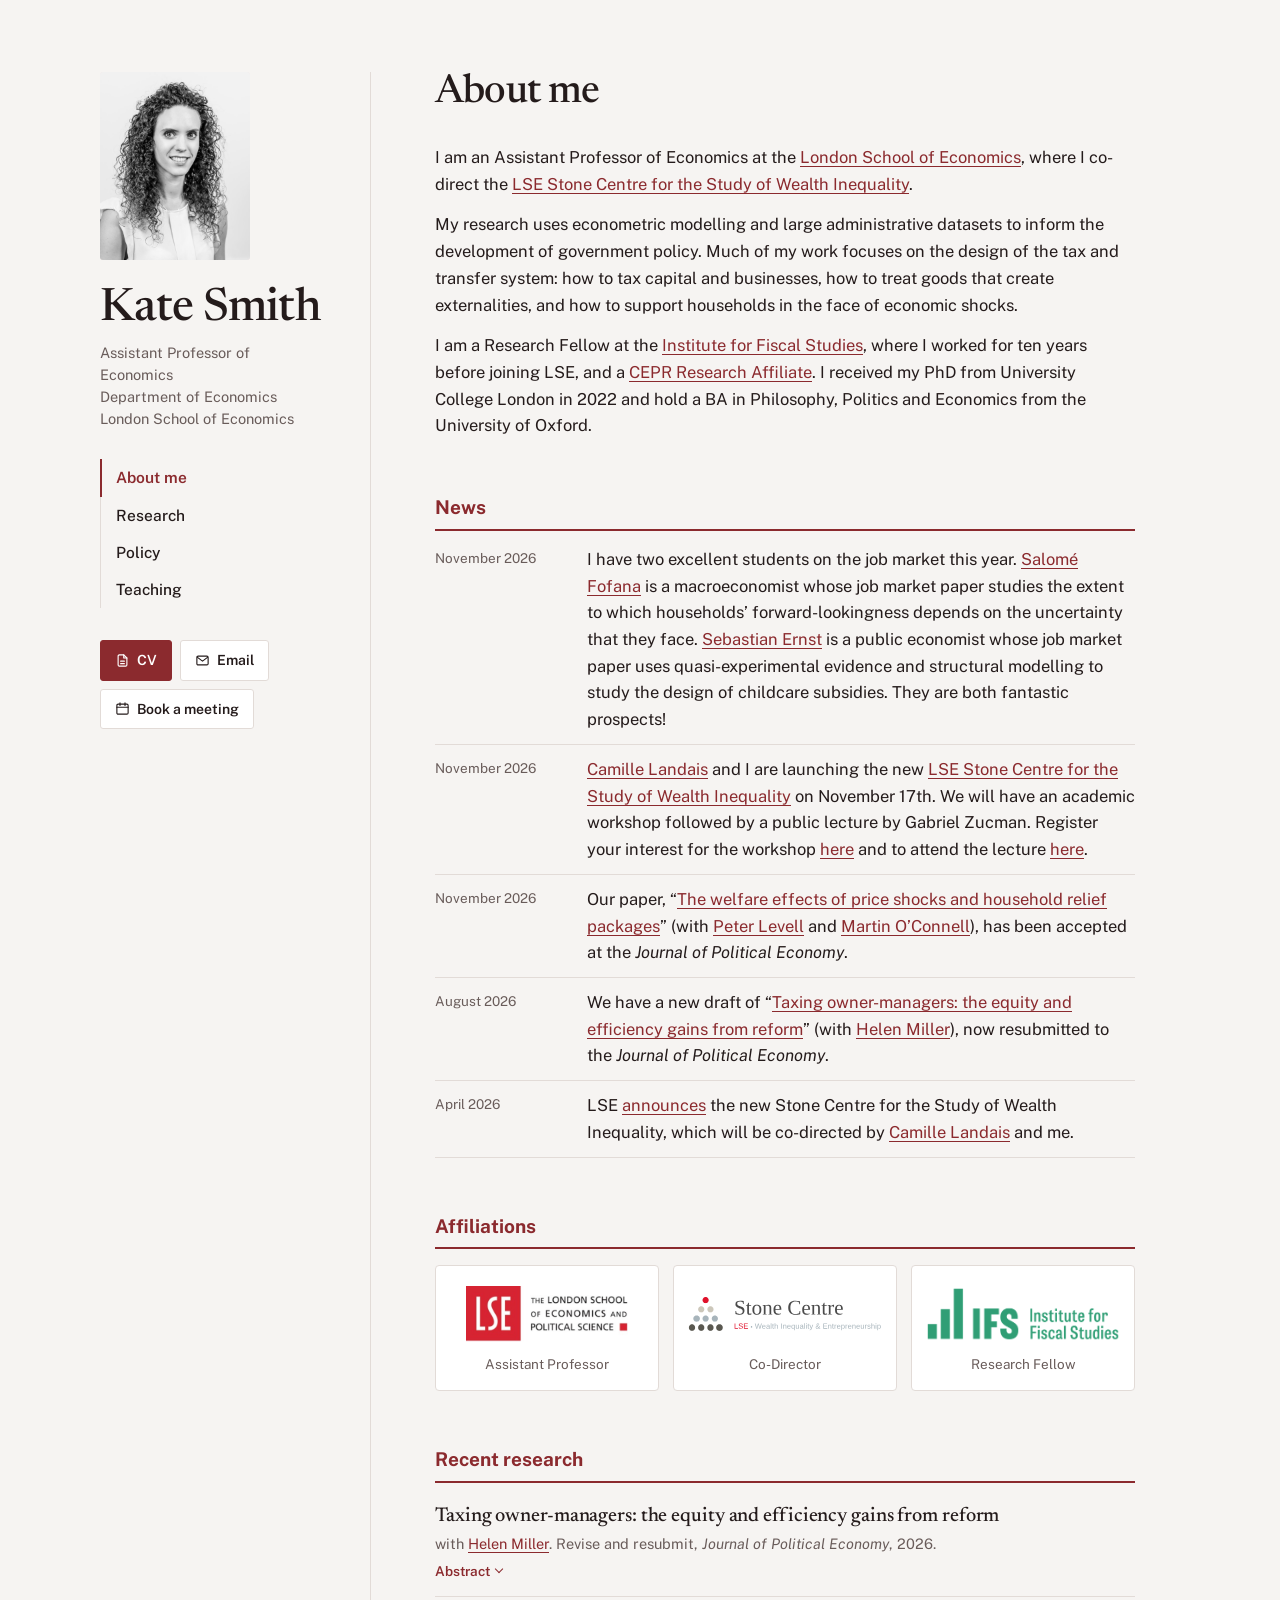
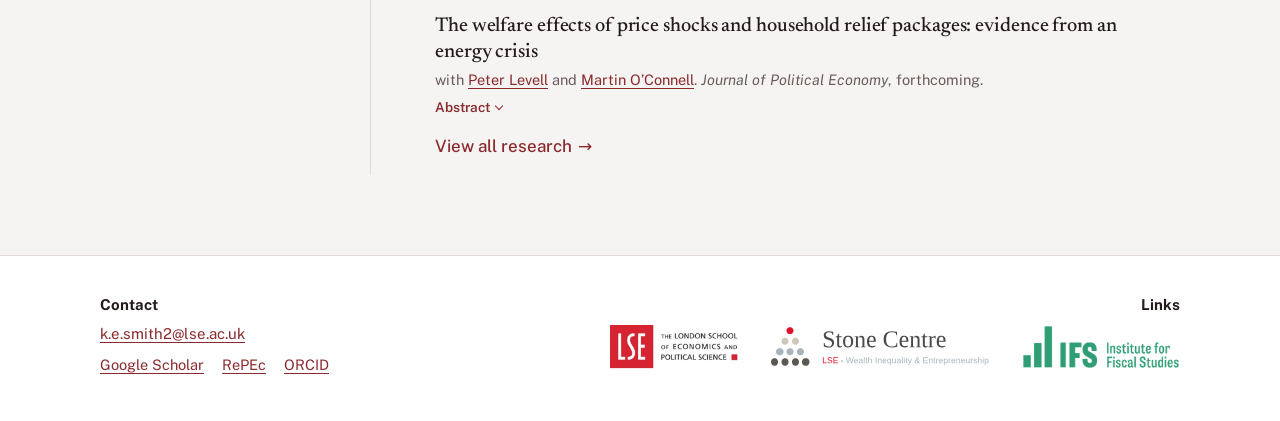
==== commit 50e8b154: "Rename the Stone Centre to the LSE Stone Centre for the Study of Wealth Inequality Drop "and Entrepr" ====
--- a/index.html
+++ b/index.html
@@ -4,14 +4,14 @@
 
 <meta name="viewport" content="width=device-width, initial-scale=1, viewport-fit=cover">
 <title>Kate Smith</title>
-<meta name="description" content="Kate Smith is an Assistant Professor of Economics at the London School of Economics, co-director of the Stone Centre, and a Research Fellow at the Institute for Fiscal Studies.">
+<meta name="description" content="Kate Smith is an Assistant Professor of Economics at the London School of Economics, co-director of the LSE Stone Centre, and a Research Fellow at the Institute for Fiscal Studies.">
 <meta name="theme-color" content="#F6F4F2">
 <link rel="canonical" href="https://katesmith.me/">
 <link rel="icon" href="favicon.svg" type="image/svg+xml">
 <meta property="og:type" content="website">
 <meta property="og:site_name" content="Kate Smith">
 <meta property="og:title" content="Kate Smith">
-<meta property="og:description" content="Kate Smith is an Assistant Professor of Economics at the London School of Economics, co-director of the Stone Centre, and a Research Fellow at the Institute for Fiscal Studies.">
+<meta property="og:description" content="Kate Smith is an Assistant Professor of Economics at the London School of Economics, co-director of the LSE Stone Centre, and a Research Fellow at the Institute for Fiscal Studies.">
 <meta property="og:url" content="https://katesmith.me/">
 <meta property="og:image" content="https://katesmith.me/wp-content/uploads/2013/09/ifsp_024.jpg">
 <meta name="twitter:card" content="summary">
@@ -38,9 +38,9 @@
     </div>
   </aside>
   <main class="va-main" id="main"><h1 class="va-ptitle">About me</h1>
-    <section><p>I am an Assistant Professor of Economics at the <a href="https://www.lse.ac.uk/economics/people/faculty/kate-smith" target="_blank" rel="noopener">London School of Economics</a>, where I co-direct the <a href="https://www.stone-centre-lse.com/" target="_blank" rel="noopener">Stone Centre for the Study of Wealth Inequality and Entrepreneurship</a>.</p><p>My research uses econometric modelling and large administrative datasets to inform the development of government policy. Much of my work focuses on the design of the tax and transfer system: how to tax capital and businesses, how to treat goods that create externalities, and how to support households in the face of economic shocks.</p><p>I am a Research Fellow at the <a href="https://ifs.org.uk/people/kate-smith" target="_blank" rel="noopener">Institute for Fiscal Studies</a>, where I worked for ten years before joining LSE, and a <a href="https://cepr.org/about/people/kate-smith" target="_blank" rel="noopener">CEPR Research Affiliate</a>. I received my PhD from University College London in 2022 and hold a BA in Philosophy, Politics and Economics from the University of Oxford.</p></section>
-    <section><h2>News</h2><ul class="va-news"><li><span class="d">November 2026</span><span>I have two excellent students on the job market this year. <a href="https://www.salomefofana.com/" target="_blank" rel="noopener">Salomé Fofana</a> is a macroeconomist whose job market paper studies the extent to which households’ forward-lookingness depends on the uncertainty that they face. <a href="https://seb-ernst.github.io/" target="_blank" rel="noopener">Sebastian Ernst</a> is a public economist whose job market paper uses quasi-experimental evidence and structural modelling to study the design of childcare subsidies. They are both fantastic prospects!</span></li><li><span class="d">November 2026</span><span><a href="https://www.camillelandais.com/" target="_blank" rel="noopener">Camille Landais</a> and I are launching the new <a href="https://www.stone-centre-lse.com/" target="_blank" rel="noopener">Stone Centre for the Study of Wealth Inequality and Entrepreneurship</a> on November 17th. We will have an academic workshop followed by a public lecture by Gabriel Zucman. Register your interest for the workshop <a href="https://forms.cloud.microsoft/pages/responsepage.aspx?id=_epnVXfnpUKRu5RA_UO4kzwd2AAm4IVBlGo14iNeoltUNURGQ0VZUEQzVDc4T1RYUkQ2R1ZJTkpFUi4u&amp;route=shorturl" target="_blank" rel="noopener">here</a> and to attend the lecture <a href="https://forms.cloud.microsoft/pages/responsepage.aspx?id=_epnVXfnpUKRu5RA_UO4kzwd2AAm4IVBlGo14iNeoltUQlBORzBYNFRVQkpURzlJSDE0MlJOSDRISy4u&amp;route=shorturl" target="_blank" rel="noopener">here</a>.</span></li><li><span class="d">November 2026</span><span>Our paper, “<a href="https://ifs.org.uk/sites/default/files/2025-11/WP202555-The-welfare-effects-of-price-shocks-and-household-relief-packages-evidence-from-an-energy-crisis.pdf" target="_blank" rel="noopener">The welfare effects of price shocks and household relief packages</a>” (with <a href="https://sites.google.com/view/peter-levell/home" target="_blank" rel="noopener">Peter Levell</a> and <a href="https://sites.google.com/site/drmartinoconnell/home" target="_blank" rel="noopener">Martin O’Connell</a>), has been accepted at the <i>Journal of Political Economy</i>.</span></li><li><span class="d">August 2026</span><span>We have a new draft of “<a href="wp-content/uploads/2026/08/smithmiller2026.pdf" target="_blank" rel="noopener">Taxing owner-managers: the equity and efficiency gains from reform</a>” (with <a href="https://ifs.org.uk/people/helen-miller" target="_blank" rel="noopener">Helen Miller</a>), now resubmitted to the <i>Journal of Political Economy</i>.</span></li><li><span class="d">April 2026</span><span>LSE <a href="https://www.lse.ac.uk/news/latest-news-from-lse/lse-announces-stone-centre-for-study-of-wealth-inequality" target="_blank" rel="noopener">announces</a> the new Stone Centre for the Study of Wealth Inequality and Entrepreneurship, which will be co-directed by <a href="https://www.camillelandais.com/" target="_blank" rel="noopener">Camille Landais</a> and me.</span></li></ul></section>
-    <section><h2>Affiliations</h2><ul class="va-affil"><li><a href="https://www.lse.ac.uk/economics" aria-label="London School of Economics (Assistant Professor)" target="_blank" rel="noopener"><span class="logo"><img src="logos/lse.jpg" alt="London School of Economics"></span><span class="r">Assistant Professor</span></a></li><li><a href="https://www.stone-centre-lse.com/" aria-label="Stone Centre at LSE (Co-Director)" target="_blank" rel="noopener"><span class="logo"><img src="logos/stone-centre.svg" alt="Stone Centre at LSE"></span><span class="r">Co-Director</span></a></li><li><a href="https://ifs.org.uk/people/kate-smith" aria-label="Institute for Fiscal Studies (Research Fellow)" target="_blank" rel="noopener"><span class="logo"><img src="logos/ifs.png" alt="Institute for Fiscal Studies"></span><span class="r">Research Fellow</span></a></li></ul></section>
+    <section><p>I am an Assistant Professor of Economics at the <a href="https://www.lse.ac.uk/economics/people/faculty/kate-smith" target="_blank" rel="noopener">London School of Economics</a>, where I co-direct the <a href="https://www.stone-centre-lse.com/" target="_blank" rel="noopener">LSE Stone Centre for the Study of Wealth Inequality</a>.</p><p>My research uses econometric modelling and large administrative datasets to inform the development of government policy. Much of my work focuses on the design of the tax and transfer system: how to tax capital and businesses, how to treat goods that create externalities, and how to support households in the face of economic shocks.</p><p>I am a Research Fellow at the <a href="https://ifs.org.uk/people/kate-smith" target="_blank" rel="noopener">Institute for Fiscal Studies</a>, where I worked for ten years before joining LSE, and a <a href="https://cepr.org/about/people/kate-smith" target="_blank" rel="noopener">CEPR Research Affiliate</a>. I received my PhD from University College London in 2022 and hold a BA in Philosophy, Politics and Economics from the University of Oxford.</p></section>
+    <section><h2>News</h2><ul class="va-news"><li><span class="d">November 2026</span><span>I have two excellent students on the job market this year. <a href="https://www.salomefofana.com/" target="_blank" rel="noopener">Salomé Fofana</a> is a macroeconomist whose job market paper studies the extent to which households’ forward-lookingness depends on the uncertainty that they face. <a href="https://seb-ernst.github.io/" target="_blank" rel="noopener">Sebastian Ernst</a> is a public economist whose job market paper uses quasi-experimental evidence and structural modelling to study the design of childcare subsidies. They are both fantastic prospects!</span></li><li><span class="d">November 2026</span><span><a href="https://www.camillelandais.com/" target="_blank" rel="noopener">Camille Landais</a> and I are launching the new <a href="https://www.stone-centre-lse.com/" target="_blank" rel="noopener">LSE Stone Centre for the Study of Wealth Inequality</a> on November 17th. We will have an academic workshop followed by a public lecture by Gabriel Zucman. Register your interest for the workshop <a href="https://forms.cloud.microsoft/pages/responsepage.aspx?id=_epnVXfnpUKRu5RA_UO4kzwd2AAm4IVBlGo14iNeoltUNURGQ0VZUEQzVDc4T1RYUkQ2R1ZJTkpFUi4u&amp;route=shorturl" target="_blank" rel="noopener">here</a> and to attend the lecture <a href="https://forms.cloud.microsoft/pages/responsepage.aspx?id=_epnVXfnpUKRu5RA_UO4kzwd2AAm4IVBlGo14iNeoltUQlBORzBYNFRVQkpURzlJSDE0MlJOSDRISy4u&amp;route=shorturl" target="_blank" rel="noopener">here</a>.</span></li><li><span class="d">November 2026</span><span>Our paper, “<a href="https://ifs.org.uk/sites/default/files/2025-11/WP202555-The-welfare-effects-of-price-shocks-and-household-relief-packages-evidence-from-an-energy-crisis.pdf" target="_blank" rel="noopener">The welfare effects of price shocks and household relief packages</a>” (with <a href="https://sites.google.com/view/peter-levell/home" target="_blank" rel="noopener">Peter Levell</a> and <a href="https://sites.google.com/site/drmartinoconnell/home" target="_blank" rel="noopener">Martin O’Connell</a>), has been accepted at the <i>Journal of Political Economy</i>.</span></li><li><span class="d">August 2026</span><span>We have a new draft of “<a href="wp-content/uploads/2026/08/smithmiller2026.pdf" target="_blank" rel="noopener">Taxing owner-managers: the equity and efficiency gains from reform</a>” (with <a href="https://ifs.org.uk/people/helen-miller" target="_blank" rel="noopener">Helen Miller</a>), now resubmitted to the <i>Journal of Political Economy</i>.</span></li><li><span class="d">April 2026</span><span>LSE <a href="https://www.lse.ac.uk/news/latest-news-from-lse/lse-announces-stone-centre-for-study-of-wealth-inequality" target="_blank" rel="noopener">announces</a> the new Stone Centre for the Study of Wealth Inequality, which will be co-directed by <a href="https://www.camillelandais.com/" target="_blank" rel="noopener">Camille Landais</a> and me.</span></li></ul></section>
+    <section><h2>Affiliations</h2><ul class="va-affil"><li><a href="https://www.lse.ac.uk/economics" aria-label="London School of Economics (Assistant Professor)" target="_blank" rel="noopener"><span class="logo"><img src="logos/lse.jpg" alt="London School of Economics"></span><span class="r">Assistant Professor</span></a></li><li><a href="https://www.stone-centre-lse.com/" aria-label="LSE Stone Centre (Co-Director)" target="_blank" rel="noopener"><span class="logo"><img src="logos/stone-centre.svg" alt="LSE Stone Centre"></span><span class="r">Co-Director</span></a></li><li><a href="https://ifs.org.uk/people/kate-smith" aria-label="Institute for Fiscal Studies (Research Fellow)" target="_blank" rel="noopener"><span class="logo"><img src="logos/ifs.png" alt="Institute for Fiscal Studies"></span><span class="r">Research Fellow</span></a></li></ul></section>
     <section class="va-recent"><h2>Recent research</h2><article class="paper" data-tags="taxation inequality firms entrepreneurship">
       <h4 class="p-title"><a href="wp-content/uploads/2026/08/smithmiller2026.pdf" target="_blank" rel="noopener">Taxing owner-managers: the equity and efficiency gains from reform</a></h4>
       <p class="p-meta">with <a href="https://ifs.org.uk/people/helen-miller" target="_blank" rel="noopener">Helen Miller</a>. Revise and resubmit, <i>Journal of Political Economy</i>, 2026.</p>
@@ -66,7 +66,7 @@
   </div>
   <div class="foot-links">
     <h2 class="foot-h">Links</h2>
-    <ul class="foot-logos"><li><a href="https://www.lse.ac.uk/economics" aria-label="London School of Economics" target="_blank" rel="noopener"><img src="logos/lse.jpg" alt="London School of Economics"></a></li><li><a href="https://www.stone-centre-lse.com/" aria-label="Stone Centre at LSE" target="_blank" rel="noopener"><img src="logos/stone-centre.svg" alt="Stone Centre at LSE"></a></li><li><a href="https://ifs.org.uk/people/kate-smith" aria-label="Institute for Fiscal Studies" target="_blank" rel="noopener"><img src="logos/ifs.png" alt="Institute for Fiscal Studies"></a></li></ul>
+    <ul class="foot-logos"><li><a href="https://www.lse.ac.uk/economics" aria-label="London School of Economics" target="_blank" rel="noopener"><img src="logos/lse.jpg" alt="London School of Economics"></a></li><li><a href="https://www.stone-centre-lse.com/" aria-label="LSE Stone Centre" target="_blank" rel="noopener"><img src="logos/stone-centre.svg" alt="LSE Stone Centre"></a></li><li><a href="https://ifs.org.uk/people/kate-smith" aria-label="Institute for Fiscal Studies" target="_blank" rel="noopener"><img src="logos/ifs.png" alt="Institute for Fiscal Studies"></a></li></ul>
   </div>
 </div></footer></div>
 
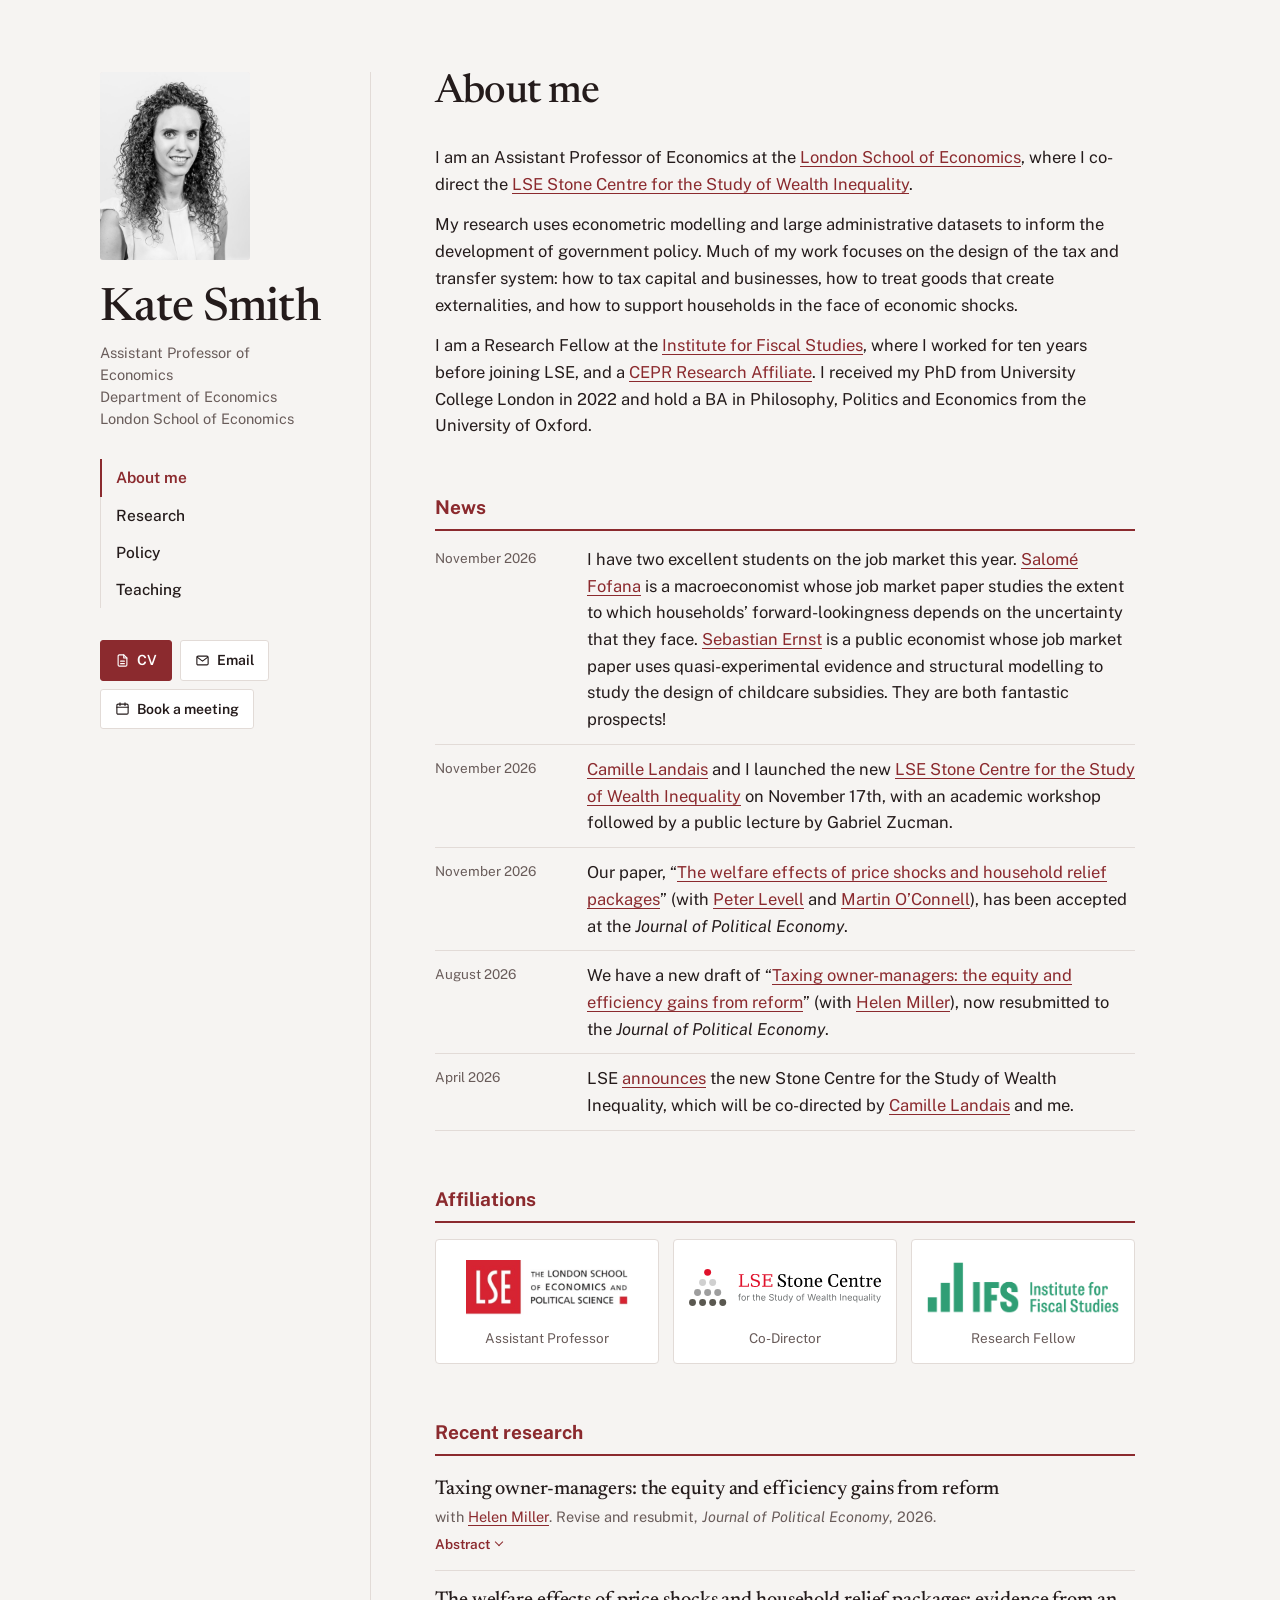
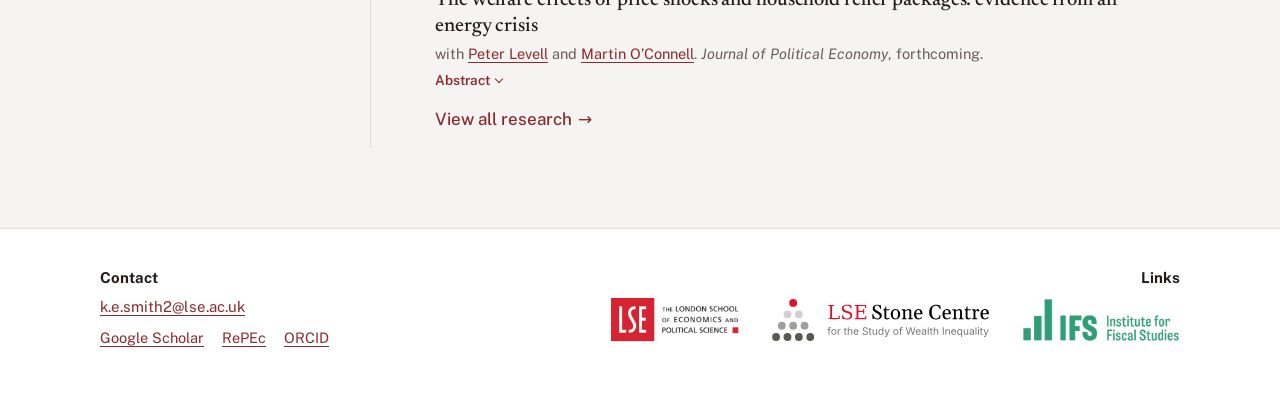
==== commit 241f395f: "Put the Stone Centre launch news item into the past tense The launch happened on 17 November. Drop t" ====
--- a/index.html
+++ b/index.html
@@ -39,7 +39,7 @@
   </aside>
   <main class="va-main" id="main"><h1 class="va-ptitle">About me</h1>
     <section><p>I am an Assistant Professor of Economics at the <a href="https://www.lse.ac.uk/economics/people/faculty/kate-smith" target="_blank" rel="noopener">London School of Economics</a>, where I co-direct the <a href="https://www.stone-centre-lse.com/" target="_blank" rel="noopener">LSE Stone Centre for the Study of Wealth Inequality</a>.</p><p>My research uses econometric modelling and large administrative datasets to inform the development of government policy. Much of my work focuses on the design of the tax and transfer system: how to tax capital and businesses, how to treat goods that create externalities, and how to support households in the face of economic shocks.</p><p>I am a Research Fellow at the <a href="https://ifs.org.uk/people/kate-smith" target="_blank" rel="noopener">Institute for Fiscal Studies</a>, where I worked for ten years before joining LSE, and a <a href="https://cepr.org/about/people/kate-smith" target="_blank" rel="noopener">CEPR Research Affiliate</a>. I received my PhD from University College London in 2022 and hold a BA in Philosophy, Politics and Economics from the University of Oxford.</p></section>
-    <section><h2>News</h2><ul class="va-news"><li><span class="d">November 2026</span><span>I have two excellent students on the job market this year. <a href="https://www.salomefofana.com/" target="_blank" rel="noopener">Salomé Fofana</a> is a macroeconomist whose job market paper studies the extent to which households’ forward-lookingness depends on the uncertainty that they face. <a href="https://seb-ernst.github.io/" target="_blank" rel="noopener">Sebastian Ernst</a> is a public economist whose job market paper uses quasi-experimental evidence and structural modelling to study the design of childcare subsidies. They are both fantastic prospects!</span></li><li><span class="d">November 2026</span><span><a href="https://www.camillelandais.com/" target="_blank" rel="noopener">Camille Landais</a> and I are launching the new <a href="https://www.stone-centre-lse.com/" target="_blank" rel="noopener">LSE Stone Centre for the Study of Wealth Inequality</a> on November 17th. We will have an academic workshop followed by a public lecture by Gabriel Zucman. Register your interest for the workshop <a href="https://forms.cloud.microsoft/pages/responsepage.aspx?id=_epnVXfnpUKRu5RA_UO4kzwd2AAm4IVBlGo14iNeoltUNURGQ0VZUEQzVDc4T1RYUkQ2R1ZJTkpFUi4u&amp;route=shorturl" target="_blank" rel="noopener">here</a> and to attend the lecture <a href="https://forms.cloud.microsoft/pages/responsepage.aspx?id=_epnVXfnpUKRu5RA_UO4kzwd2AAm4IVBlGo14iNeoltUQlBORzBYNFRVQkpURzlJSDE0MlJOSDRISy4u&amp;route=shorturl" target="_blank" rel="noopener">here</a>.</span></li><li><span class="d">November 2026</span><span>Our paper, “<a href="https://ifs.org.uk/sites/default/files/2025-11/WP202555-The-welfare-effects-of-price-shocks-and-household-relief-packages-evidence-from-an-energy-crisis.pdf" target="_blank" rel="noopener">The welfare effects of price shocks and household relief packages</a>” (with <a href="https://sites.google.com/view/peter-levell/home" target="_blank" rel="noopener">Peter Levell</a> and <a href="https://sites.google.com/site/drmartinoconnell/home" target="_blank" rel="noopener">Martin O’Connell</a>), has been accepted at the <i>Journal of Political Economy</i>.</span></li><li><span class="d">August 2026</span><span>We have a new draft of “<a href="wp-content/uploads/2026/08/smithmiller2026.pdf" target="_blank" rel="noopener">Taxing owner-managers: the equity and efficiency gains from reform</a>” (with <a href="https://ifs.org.uk/people/helen-miller" target="_blank" rel="noopener">Helen Miller</a>), now resubmitted to the <i>Journal of Political Economy</i>.</span></li><li><span class="d">April 2026</span><span>LSE <a href="https://www.lse.ac.uk/news/latest-news-from-lse/lse-announces-stone-centre-for-study-of-wealth-inequality" target="_blank" rel="noopener">announces</a> the new Stone Centre for the Study of Wealth Inequality, which will be co-directed by <a href="https://www.camillelandais.com/" target="_blank" rel="noopener">Camille Landais</a> and me.</span></li></ul></section>
+    <section><h2>News</h2><ul class="va-news"><li><span class="d">November 2026</span><span>I have two excellent students on the job market this year. <a href="https://www.salomefofana.com/" target="_blank" rel="noopener">Salomé Fofana</a> is a macroeconomist whose job market paper studies the extent to which households’ forward-lookingness depends on the uncertainty that they face. <a href="https://seb-ernst.github.io/" target="_blank" rel="noopener">Sebastian Ernst</a> is a public economist whose job market paper uses quasi-experimental evidence and structural modelling to study the design of childcare subsidies. They are both fantastic prospects!</span></li><li><span class="d">November 2026</span><span><a href="https://www.camillelandais.com/" target="_blank" rel="noopener">Camille Landais</a> and I launched the new <a href="https://www.stone-centre-lse.com/" target="_blank" rel="noopener">LSE Stone Centre for the Study of Wealth Inequality</a> on November 17th, with an academic workshop followed by a public lecture by Gabriel Zucman.</span></li><li><span class="d">November 2026</span><span>Our paper, “<a href="https://ifs.org.uk/sites/default/files/2025-11/WP202555-The-welfare-effects-of-price-shocks-and-household-relief-packages-evidence-from-an-energy-crisis.pdf" target="_blank" rel="noopener">The welfare effects of price shocks and household relief packages</a>” (with <a href="https://sites.google.com/view/peter-levell/home" target="_blank" rel="noopener">Peter Levell</a> and <a href="https://sites.google.com/site/drmartinoconnell/home" target="_blank" rel="noopener">Martin O’Connell</a>), has been accepted at the <i>Journal of Political Economy</i>.</span></li><li><span class="d">August 2026</span><span>We have a new draft of “<a href="wp-content/uploads/2026/08/smithmiller2026.pdf" target="_blank" rel="noopener">Taxing owner-managers: the equity and efficiency gains from reform</a>” (with <a href="https://ifs.org.uk/people/helen-miller" target="_blank" rel="noopener">Helen Miller</a>), now resubmitted to the <i>Journal of Political Economy</i>.</span></li><li><span class="d">April 2026</span><span>LSE <a href="https://www.lse.ac.uk/news/latest-news-from-lse/lse-announces-stone-centre-for-study-of-wealth-inequality" target="_blank" rel="noopener">announces</a> the new Stone Centre for the Study of Wealth Inequality, which will be co-directed by <a href="https://www.camillelandais.com/" target="_blank" rel="noopener">Camille Landais</a> and me.</span></li></ul></section>
     <section><h2>Affiliations</h2><ul class="va-affil"><li><a href="https://www.lse.ac.uk/economics" aria-label="London School of Economics (Assistant Professor)" target="_blank" rel="noopener"><span class="logo"><img src="logos/lse.jpg" alt="London School of Economics"></span><span class="r">Assistant Professor</span></a></li><li><a href="https://www.stone-centre-lse.com/" aria-label="LSE Stone Centre (Co-Director)" target="_blank" rel="noopener"><span class="logo"><img src="logos/stone-centre.svg" alt="LSE Stone Centre"></span><span class="r">Co-Director</span></a></li><li><a href="https://ifs.org.uk/people/kate-smith" aria-label="Institute for Fiscal Studies (Research Fellow)" target="_blank" rel="noopener"><span class="logo"><img src="logos/ifs.png" alt="Institute for Fiscal Studies"></span><span class="r">Research Fellow</span></a></li></ul></section>
     <section class="va-recent"><h2>Recent research</h2><article class="paper" data-tags="taxation inequality firms entrepreneurship">
       <h4 class="p-title"><a href="wp-content/uploads/2026/08/smithmiller2026.pdf" target="_blank" rel="noopener">Taxing owner-managers: the equity and efficiency gains from reform</a></h4>
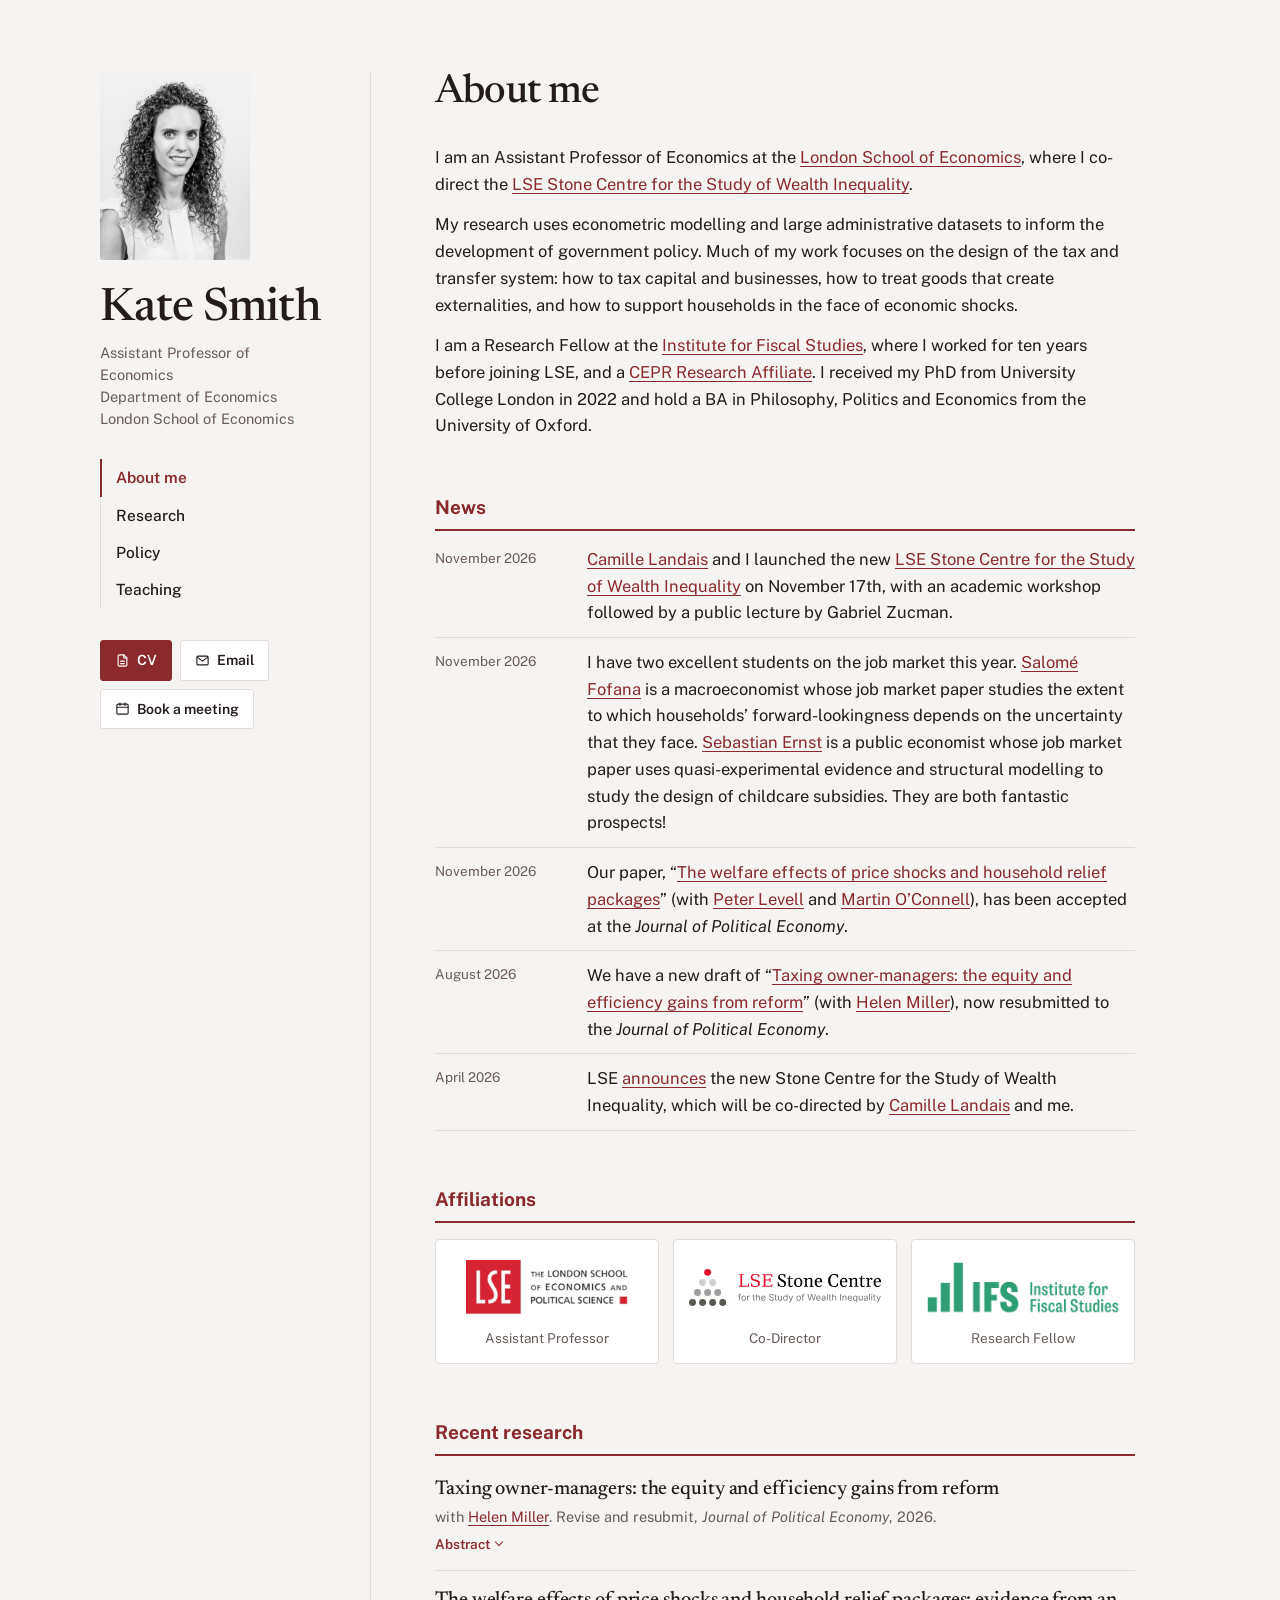
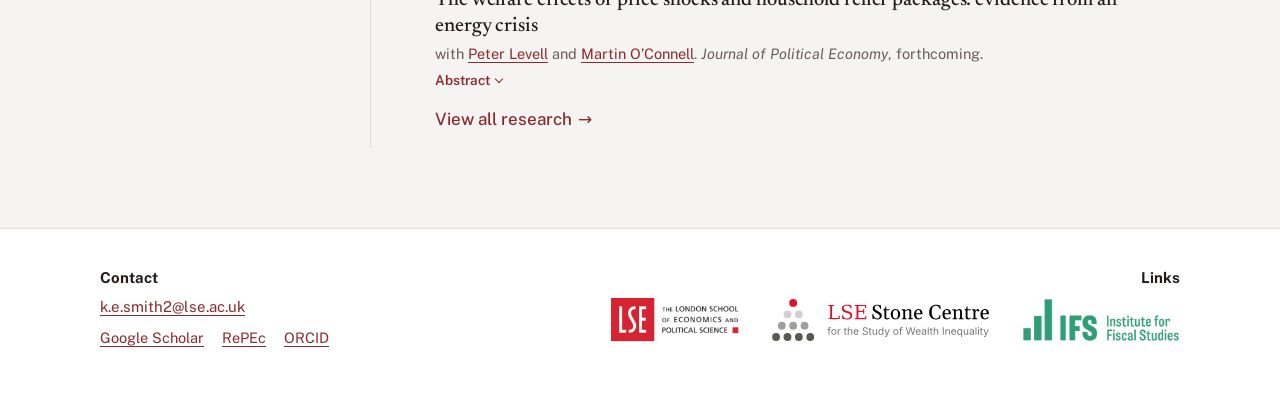
==== commit e1f889be: "Put the Stone Centre launch above the job market news item Co-Authored-By: Claude Opus 5 <noreply@an" ====
--- a/index.html
+++ b/index.html
@@ -39,7 +39,7 @@
   </aside>
   <main class="va-main" id="main"><h1 class="va-ptitle">About me</h1>
     <section><p>I am an Assistant Professor of Economics at the <a href="https://www.lse.ac.uk/economics/people/faculty/kate-smith" target="_blank" rel="noopener">London School of Economics</a>, where I co-direct the <a href="https://www.stone-centre-lse.com/" target="_blank" rel="noopener">LSE Stone Centre for the Study of Wealth Inequality</a>.</p><p>My research uses econometric modelling and large administrative datasets to inform the development of government policy. Much of my work focuses on the design of the tax and transfer system: how to tax capital and businesses, how to treat goods that create externalities, and how to support households in the face of economic shocks.</p><p>I am a Research Fellow at the <a href="https://ifs.org.uk/people/kate-smith" target="_blank" rel="noopener">Institute for Fiscal Studies</a>, where I worked for ten years before joining LSE, and a <a href="https://cepr.org/about/people/kate-smith" target="_blank" rel="noopener">CEPR Research Affiliate</a>. I received my PhD from University College London in 2022 and hold a BA in Philosophy, Politics and Economics from the University of Oxford.</p></section>
-    <section><h2>News</h2><ul class="va-news"><li><span class="d">November 2026</span><span>I have two excellent students on the job market this year. <a href="https://www.salomefofana.com/" target="_blank" rel="noopener">Salomé Fofana</a> is a macroeconomist whose job market paper studies the extent to which households’ forward-lookingness depends on the uncertainty that they face. <a href="https://seb-ernst.github.io/" target="_blank" rel="noopener">Sebastian Ernst</a> is a public economist whose job market paper uses quasi-experimental evidence and structural modelling to study the design of childcare subsidies. They are both fantastic prospects!</span></li><li><span class="d">November 2026</span><span><a href="https://www.camillelandais.com/" target="_blank" rel="noopener">Camille Landais</a> and I launched the new <a href="https://www.stone-centre-lse.com/" target="_blank" rel="noopener">LSE Stone Centre for the Study of Wealth Inequality</a> on November 17th, with an academic workshop followed by a public lecture by Gabriel Zucman.</span></li><li><span class="d">November 2026</span><span>Our paper, “<a href="https://ifs.org.uk/sites/default/files/2025-11/WP202555-The-welfare-effects-of-price-shocks-and-household-relief-packages-evidence-from-an-energy-crisis.pdf" target="_blank" rel="noopener">The welfare effects of price shocks and household relief packages</a>” (with <a href="https://sites.google.com/view/peter-levell/home" target="_blank" rel="noopener">Peter Levell</a> and <a href="https://sites.google.com/site/drmartinoconnell/home" target="_blank" rel="noopener">Martin O’Connell</a>), has been accepted at the <i>Journal of Political Economy</i>.</span></li><li><span class="d">August 2026</span><span>We have a new draft of “<a href="wp-content/uploads/2026/08/smithmiller2026.pdf" target="_blank" rel="noopener">Taxing owner-managers: the equity and efficiency gains from reform</a>” (with <a href="https://ifs.org.uk/people/helen-miller" target="_blank" rel="noopener">Helen Miller</a>), now resubmitted to the <i>Journal of Political Economy</i>.</span></li><li><span class="d">April 2026</span><span>LSE <a href="https://www.lse.ac.uk/news/latest-news-from-lse/lse-announces-stone-centre-for-study-of-wealth-inequality" target="_blank" rel="noopener">announces</a> the new Stone Centre for the Study of Wealth Inequality, which will be co-directed by <a href="https://www.camillelandais.com/" target="_blank" rel="noopener">Camille Landais</a> and me.</span></li></ul></section>
+    <section><h2>News</h2><ul class="va-news"><li><span class="d">November 2026</span><span><a href="https://www.camillelandais.com/" target="_blank" rel="noopener">Camille Landais</a> and I launched the new <a href="https://www.stone-centre-lse.com/" target="_blank" rel="noopener">LSE Stone Centre for the Study of Wealth Inequality</a> on November 17th, with an academic workshop followed by a public lecture by Gabriel Zucman.</span></li><li><span class="d">November 2026</span><span>I have two excellent students on the job market this year. <a href="https://www.salomefofana.com/" target="_blank" rel="noopener">Salomé Fofana</a> is a macroeconomist whose job market paper studies the extent to which households’ forward-lookingness depends on the uncertainty that they face. <a href="https://seb-ernst.github.io/" target="_blank" rel="noopener">Sebastian Ernst</a> is a public economist whose job market paper uses quasi-experimental evidence and structural modelling to study the design of childcare subsidies. They are both fantastic prospects!</span></li><li><span class="d">November 2026</span><span>Our paper, “<a href="https://ifs.org.uk/sites/default/files/2025-11/WP202555-The-welfare-effects-of-price-shocks-and-household-relief-packages-evidence-from-an-energy-crisis.pdf" target="_blank" rel="noopener">The welfare effects of price shocks and household relief packages</a>” (with <a href="https://sites.google.com/view/peter-levell/home" target="_blank" rel="noopener">Peter Levell</a> and <a href="https://sites.google.com/site/drmartinoconnell/home" target="_blank" rel="noopener">Martin O’Connell</a>), has been accepted at the <i>Journal of Political Economy</i>.</span></li><li><span class="d">August 2026</span><span>We have a new draft of “<a href="wp-content/uploads/2026/08/smithmiller2026.pdf" target="_blank" rel="noopener">Taxing owner-managers: the equity and efficiency gains from reform</a>” (with <a href="https://ifs.org.uk/people/helen-miller" target="_blank" rel="noopener">Helen Miller</a>), now resubmitted to the <i>Journal of Political Economy</i>.</span></li><li><span class="d">April 2026</span><span>LSE <a href="https://www.lse.ac.uk/news/latest-news-from-lse/lse-announces-stone-centre-for-study-of-wealth-inequality" target="_blank" rel="noopener">announces</a> the new Stone Centre for the Study of Wealth Inequality, which will be co-directed by <a href="https://www.camillelandais.com/" target="_blank" rel="noopener">Camille Landais</a> and me.</span></li></ul></section>
     <section><h2>Affiliations</h2><ul class="va-affil"><li><a href="https://www.lse.ac.uk/economics" aria-label="London School of Economics (Assistant Professor)" target="_blank" rel="noopener"><span class="logo"><img src="logos/lse.jpg" alt="London School of Economics"></span><span class="r">Assistant Professor</span></a></li><li><a href="https://www.stone-centre-lse.com/" aria-label="LSE Stone Centre (Co-Director)" target="_blank" rel="noopener"><span class="logo"><img src="logos/stone-centre.svg" alt="LSE Stone Centre"></span><span class="r">Co-Director</span></a></li><li><a href="https://ifs.org.uk/people/kate-smith" aria-label="Institute for Fiscal Studies (Research Fellow)" target="_blank" rel="noopener"><span class="logo"><img src="logos/ifs.png" alt="Institute for Fiscal Studies"></span><span class="r">Research Fellow</span></a></li></ul></section>
     <section class="va-recent"><h2>Recent research</h2><article class="paper" data-tags="taxation inequality firms entrepreneurship">
       <h4 class="p-title"><a href="wp-content/uploads/2026/08/smithmiller2026.pdf" target="_blank" rel="noopener">Taxing owner-managers: the equity and efficiency gains from reform</a></h4>
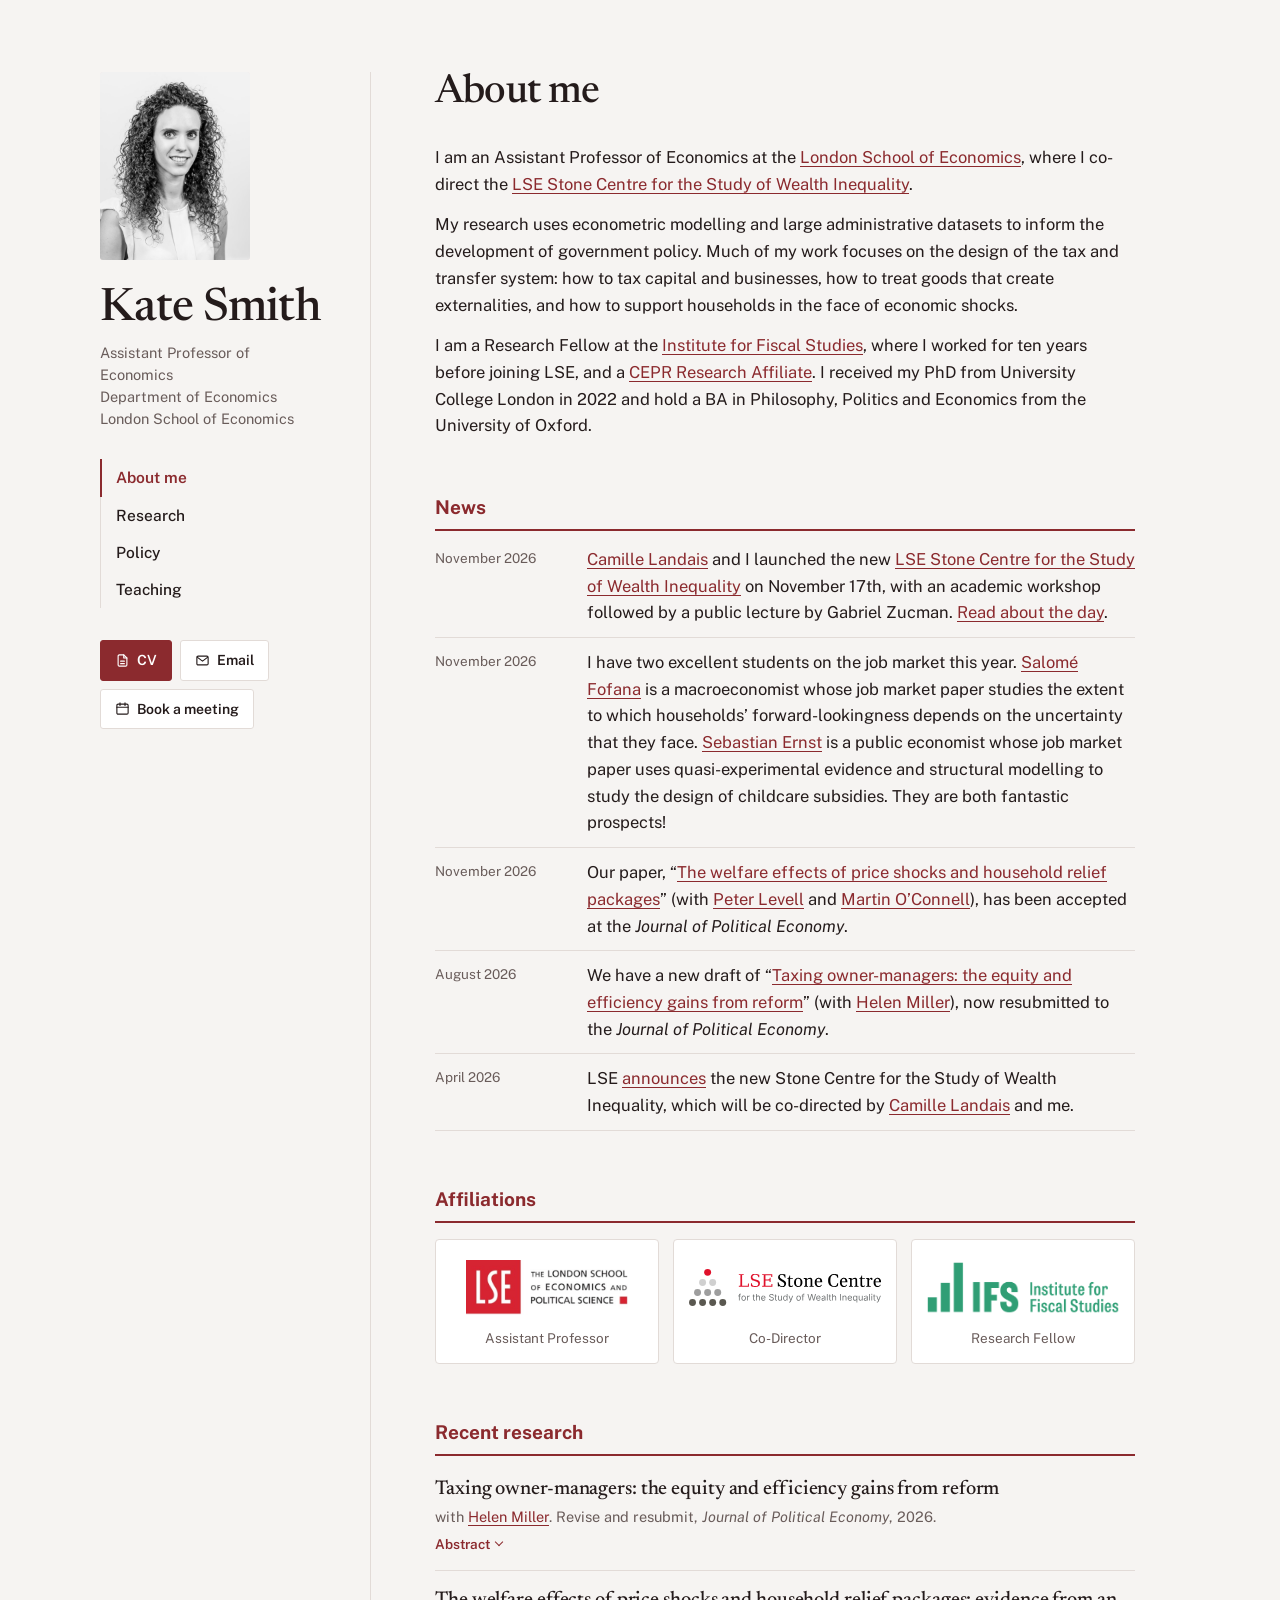
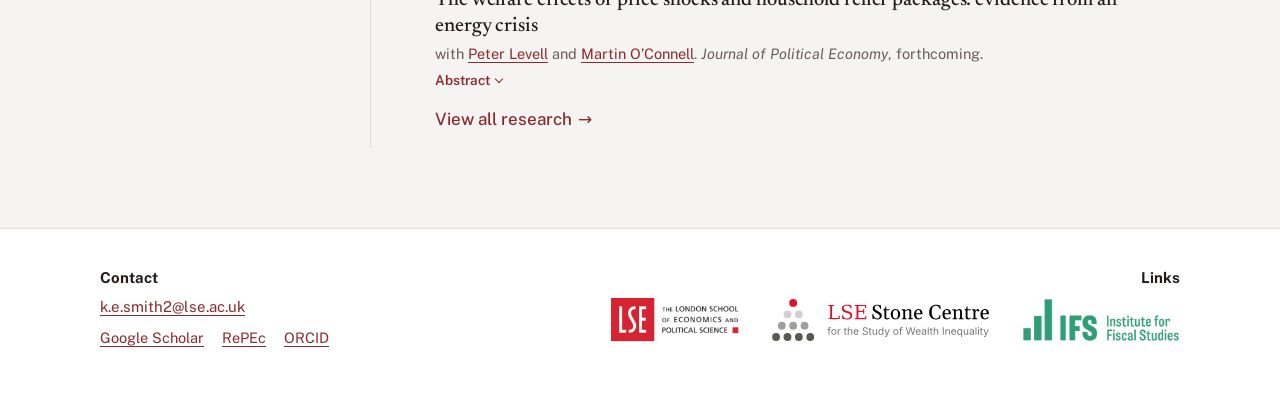
==== commit 6fd416fd: "Link the Stone Centre launch news item to the write-up of the day Co-Authored-By: Claude Opus 5.5 <n" ====
--- a/index.html
+++ b/index.html
@@ -39,7 +39,7 @@
   </aside>
   <main class="va-main" id="main"><h1 class="va-ptitle">About me</h1>
     <section><p>I am an Assistant Professor of Economics at the <a href="https://www.lse.ac.uk/economics/people/faculty/kate-smith" target="_blank" rel="noopener">London School of Economics</a>, where I co-direct the <a href="https://www.stone-centre-lse.com/" target="_blank" rel="noopener">LSE Stone Centre for the Study of Wealth Inequality</a>.</p><p>My research uses econometric modelling and large administrative datasets to inform the development of government policy. Much of my work focuses on the design of the tax and transfer system: how to tax capital and businesses, how to treat goods that create externalities, and how to support households in the face of economic shocks.</p><p>I am a Research Fellow at the <a href="https://ifs.org.uk/people/kate-smith" target="_blank" rel="noopener">Institute for Fiscal Studies</a>, where I worked for ten years before joining LSE, and a <a href="https://cepr.org/about/people/kate-smith" target="_blank" rel="noopener">CEPR Research Affiliate</a>. I received my PhD from University College London in 2022 and hold a BA in Philosophy, Politics and Economics from the University of Oxford.</p></section>
-    <section><h2>News</h2><ul class="va-news"><li><span class="d">November 2026</span><span><a href="https://www.camillelandais.com/" target="_blank" rel="noopener">Camille Landais</a> and I launched the new <a href="https://www.stone-centre-lse.com/" target="_blank" rel="noopener">LSE Stone Centre for the Study of Wealth Inequality</a> on November 17th, with an academic workshop followed by a public lecture by Gabriel Zucman.</span></li><li><span class="d">November 2026</span><span>I have two excellent students on the job market this year. <a href="https://www.salomefofana.com/" target="_blank" rel="noopener">Salomé Fofana</a> is a macroeconomist whose job market paper studies the extent to which households’ forward-lookingness depends on the uncertainty that they face. <a href="https://seb-ernst.github.io/" target="_blank" rel="noopener">Sebastian Ernst</a> is a public economist whose job market paper uses quasi-experimental evidence and structural modelling to study the design of childcare subsidies. They are both fantastic prospects!</span></li><li><span class="d">November 2026</span><span>Our paper, “<a href="https://ifs.org.uk/sites/default/files/2025-11/WP202555-The-welfare-effects-of-price-shocks-and-household-relief-packages-evidence-from-an-energy-crisis.pdf" target="_blank" rel="noopener">The welfare effects of price shocks and household relief packages</a>” (with <a href="https://sites.google.com/view/peter-levell/home" target="_blank" rel="noopener">Peter Levell</a> and <a href="https://sites.google.com/site/drmartinoconnell/home" target="_blank" rel="noopener">Martin O’Connell</a>), has been accepted at the <i>Journal of Political Economy</i>.</span></li><li><span class="d">August 2026</span><span>We have a new draft of “<a href="wp-content/uploads/2026/08/smithmiller2026.pdf" target="_blank" rel="noopener">Taxing owner-managers: the equity and efficiency gains from reform</a>” (with <a href="https://ifs.org.uk/people/helen-miller" target="_blank" rel="noopener">Helen Miller</a>), now resubmitted to the <i>Journal of Political Economy</i>.</span></li><li><span class="d">April 2026</span><span>LSE <a href="https://www.lse.ac.uk/news/latest-news-from-lse/lse-announces-stone-centre-for-study-of-wealth-inequality" target="_blank" rel="noopener">announces</a> the new Stone Centre for the Study of Wealth Inequality, which will be co-directed by <a href="https://www.camillelandais.com/" target="_blank" rel="noopener">Camille Landais</a> and me.</span></li></ul></section>
+    <section><h2>News</h2><ul class="va-news"><li><span class="d">November 2026</span><span><a href="https://www.camillelandais.com/" target="_blank" rel="noopener">Camille Landais</a> and I launched the new <a href="https://www.stone-centre-lse.com/" target="_blank" rel="noopener">LSE Stone Centre for the Study of Wealth Inequality</a> on November 17th, with an academic workshop followed by a public lecture by Gabriel Zucman. <a href="https://www.stone-centre-lse.com/#launch" target="_blank" rel="noopener">Read about the day</a>.</span></li><li><span class="d">November 2026</span><span>I have two excellent students on the job market this year. <a href="https://www.salomefofana.com/" target="_blank" rel="noopener">Salomé Fofana</a> is a macroeconomist whose job market paper studies the extent to which households’ forward-lookingness depends on the uncertainty that they face. <a href="https://seb-ernst.github.io/" target="_blank" rel="noopener">Sebastian Ernst</a> is a public economist whose job market paper uses quasi-experimental evidence and structural modelling to study the design of childcare subsidies. They are both fantastic prospects!</span></li><li><span class="d">November 2026</span><span>Our paper, “<a href="https://ifs.org.uk/sites/default/files/2025-11/WP202555-The-welfare-effects-of-price-shocks-and-household-relief-packages-evidence-from-an-energy-crisis.pdf" target="_blank" rel="noopener">The welfare effects of price shocks and household relief packages</a>” (with <a href="https://sites.google.com/view/peter-levell/home" target="_blank" rel="noopener">Peter Levell</a> and <a href="https://sites.google.com/site/drmartinoconnell/home" target="_blank" rel="noopener">Martin O’Connell</a>), has been accepted at the <i>Journal of Political Economy</i>.</span></li><li><span class="d">August 2026</span><span>We have a new draft of “<a href="wp-content/uploads/2026/08/smithmiller2026.pdf" target="_blank" rel="noopener">Taxing owner-managers: the equity and efficiency gains from reform</a>” (with <a href="https://ifs.org.uk/people/helen-miller" target="_blank" rel="noopener">Helen Miller</a>), now resubmitted to the <i>Journal of Political Economy</i>.</span></li><li><span class="d">April 2026</span><span>LSE <a href="https://www.lse.ac.uk/news/latest-news-from-lse/lse-announces-stone-centre-for-study-of-wealth-inequality" target="_blank" rel="noopener">announces</a> the new Stone Centre for the Study of Wealth Inequality, which will be co-directed by <a href="https://www.camillelandais.com/" target="_blank" rel="noopener">Camille Landais</a> and me.</span></li></ul></section>
     <section><h2>Affiliations</h2><ul class="va-affil"><li><a href="https://www.lse.ac.uk/economics" aria-label="London School of Economics (Assistant Professor)" target="_blank" rel="noopener"><span class="logo"><img src="logos/lse.jpg" alt="London School of Economics"></span><span class="r">Assistant Professor</span></a></li><li><a href="https://www.stone-centre-lse.com/" aria-label="LSE Stone Centre (Co-Director)" target="_blank" rel="noopener"><span class="logo"><img src="logos/stone-centre.svg" alt="LSE Stone Centre"></span><span class="r">Co-Director</span></a></li><li><a href="https://ifs.org.uk/people/kate-smith" aria-label="Institute for Fiscal Studies (Research Fellow)" target="_blank" rel="noopener"><span class="logo"><img src="logos/ifs.png" alt="Institute for Fiscal Studies"></span><span class="r">Research Fellow</span></a></li></ul></section>
     <section class="va-recent"><h2>Recent research</h2><article class="paper" data-tags="taxation inequality firms entrepreneurship">
       <h4 class="p-title"><a href="wp-content/uploads/2026/08/smithmiller2026.pdf" target="_blank" rel="noopener">Taxing owner-managers: the equity and efficiency gains from reform</a></h4>
